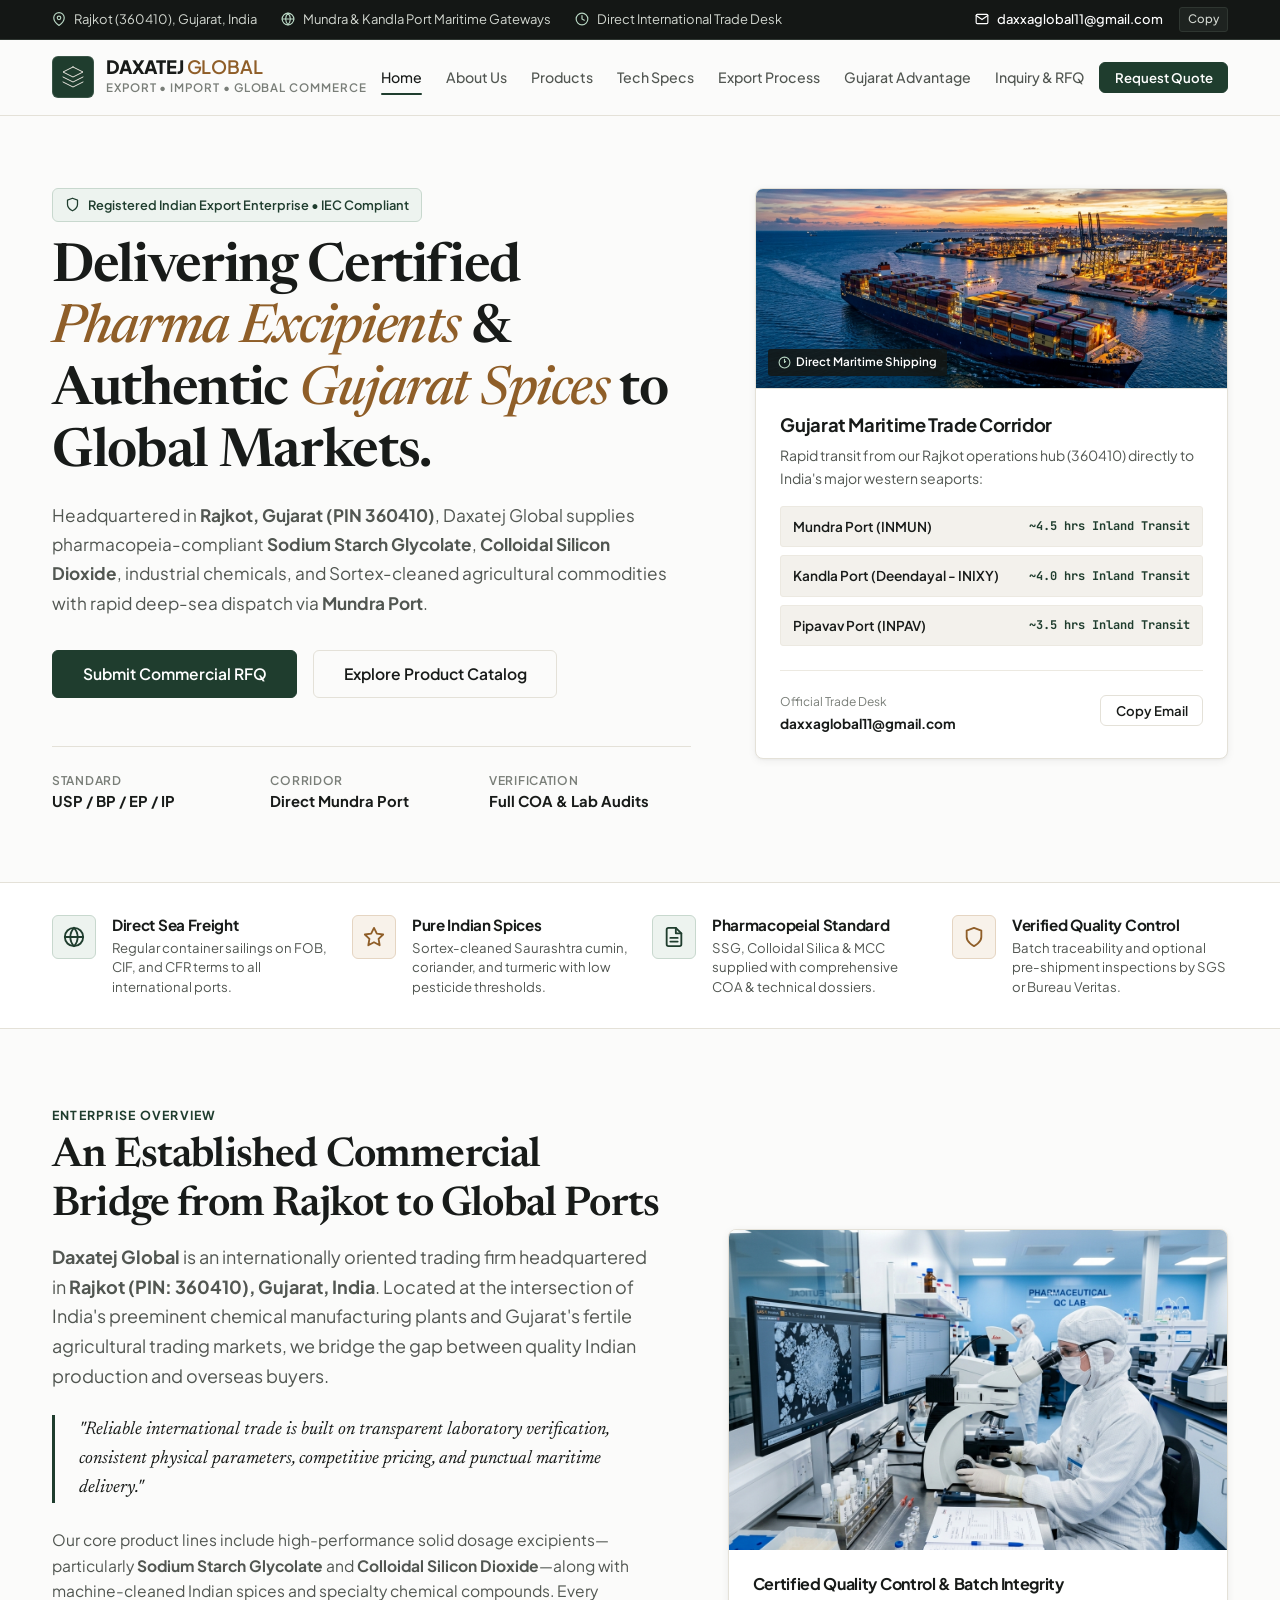
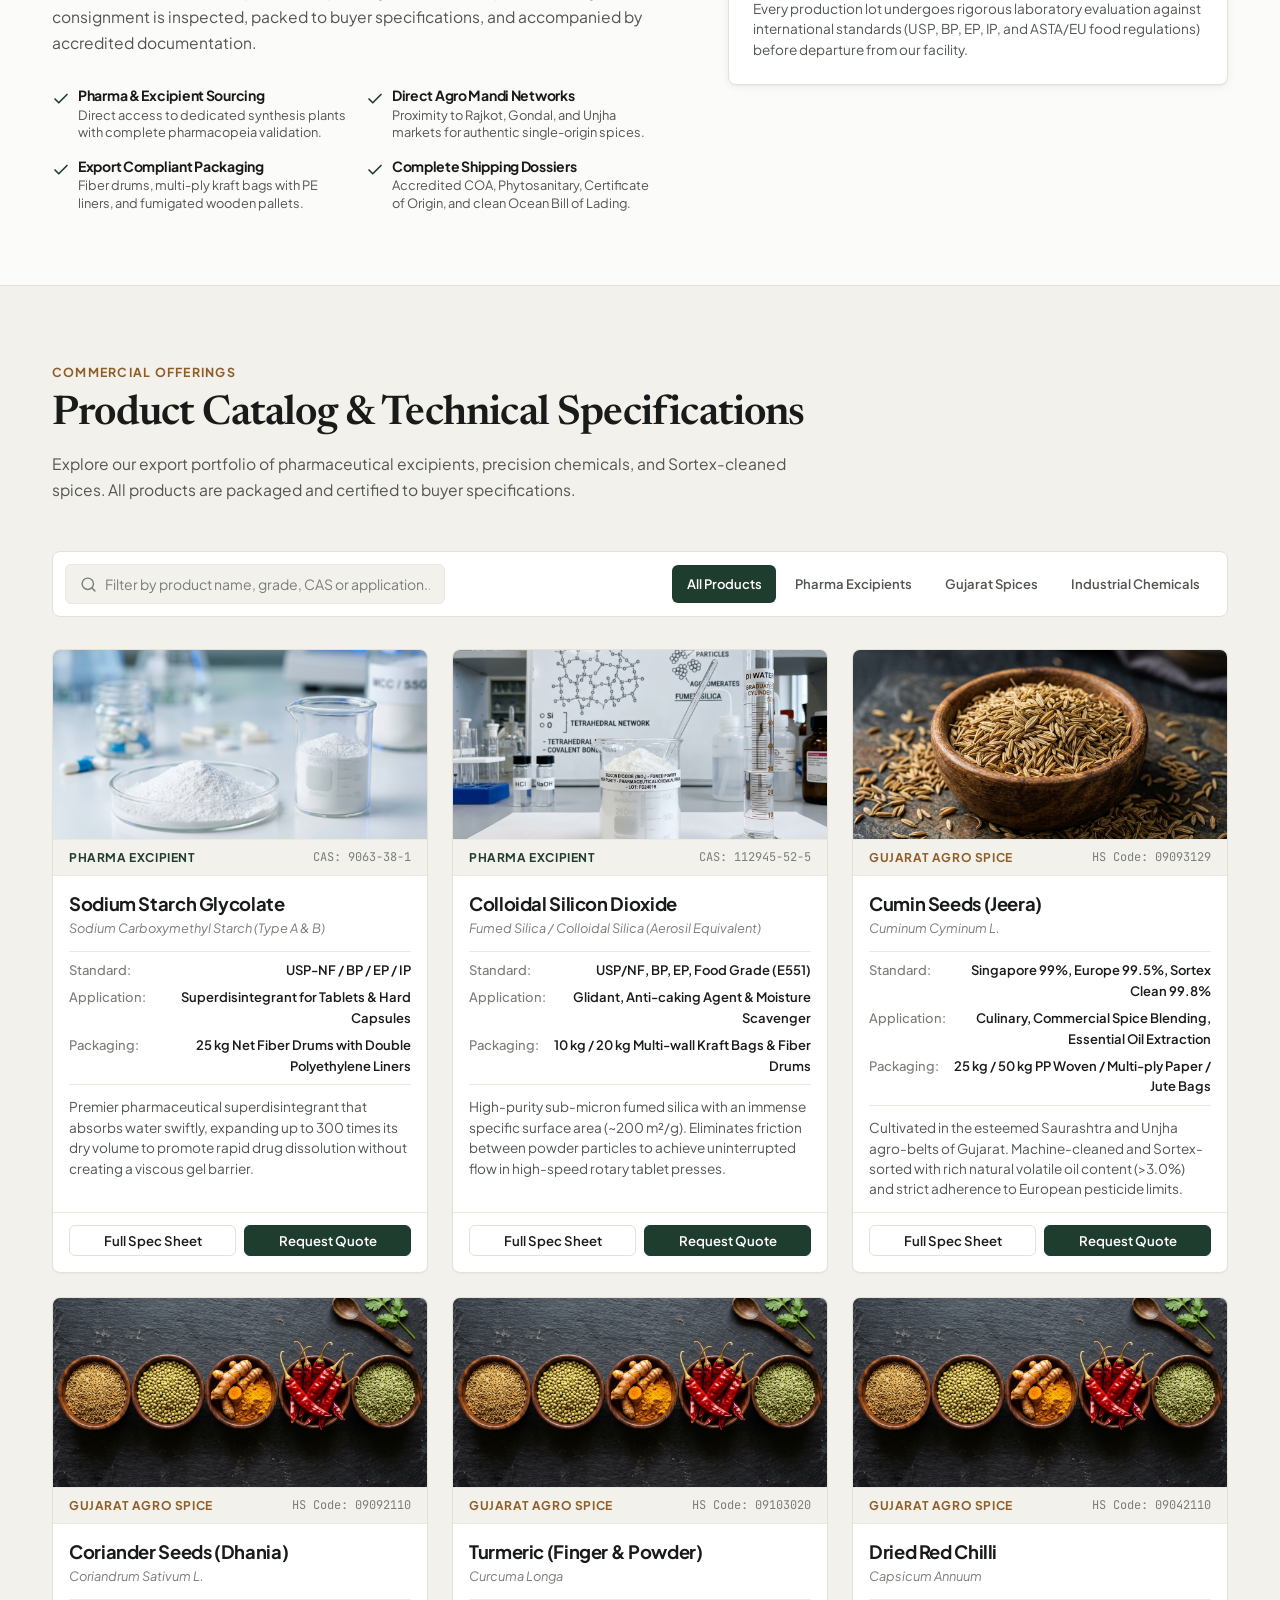
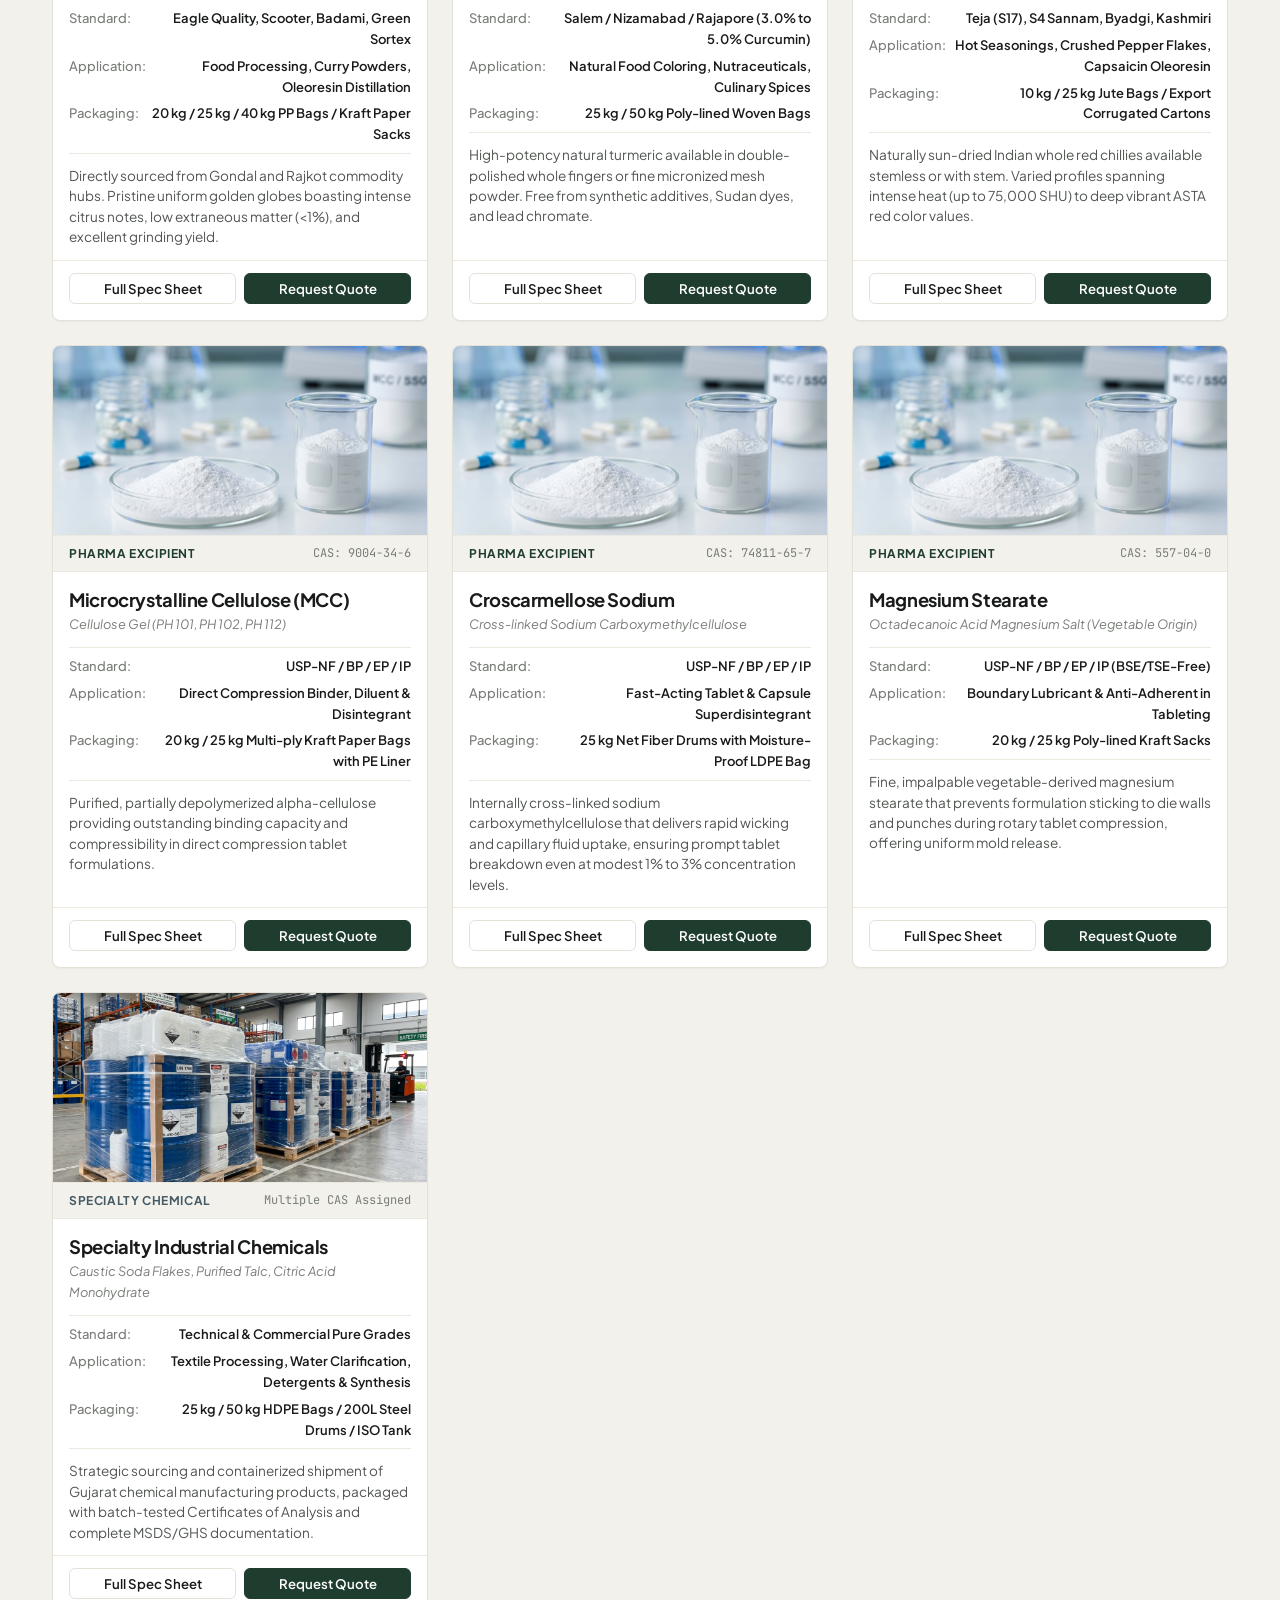
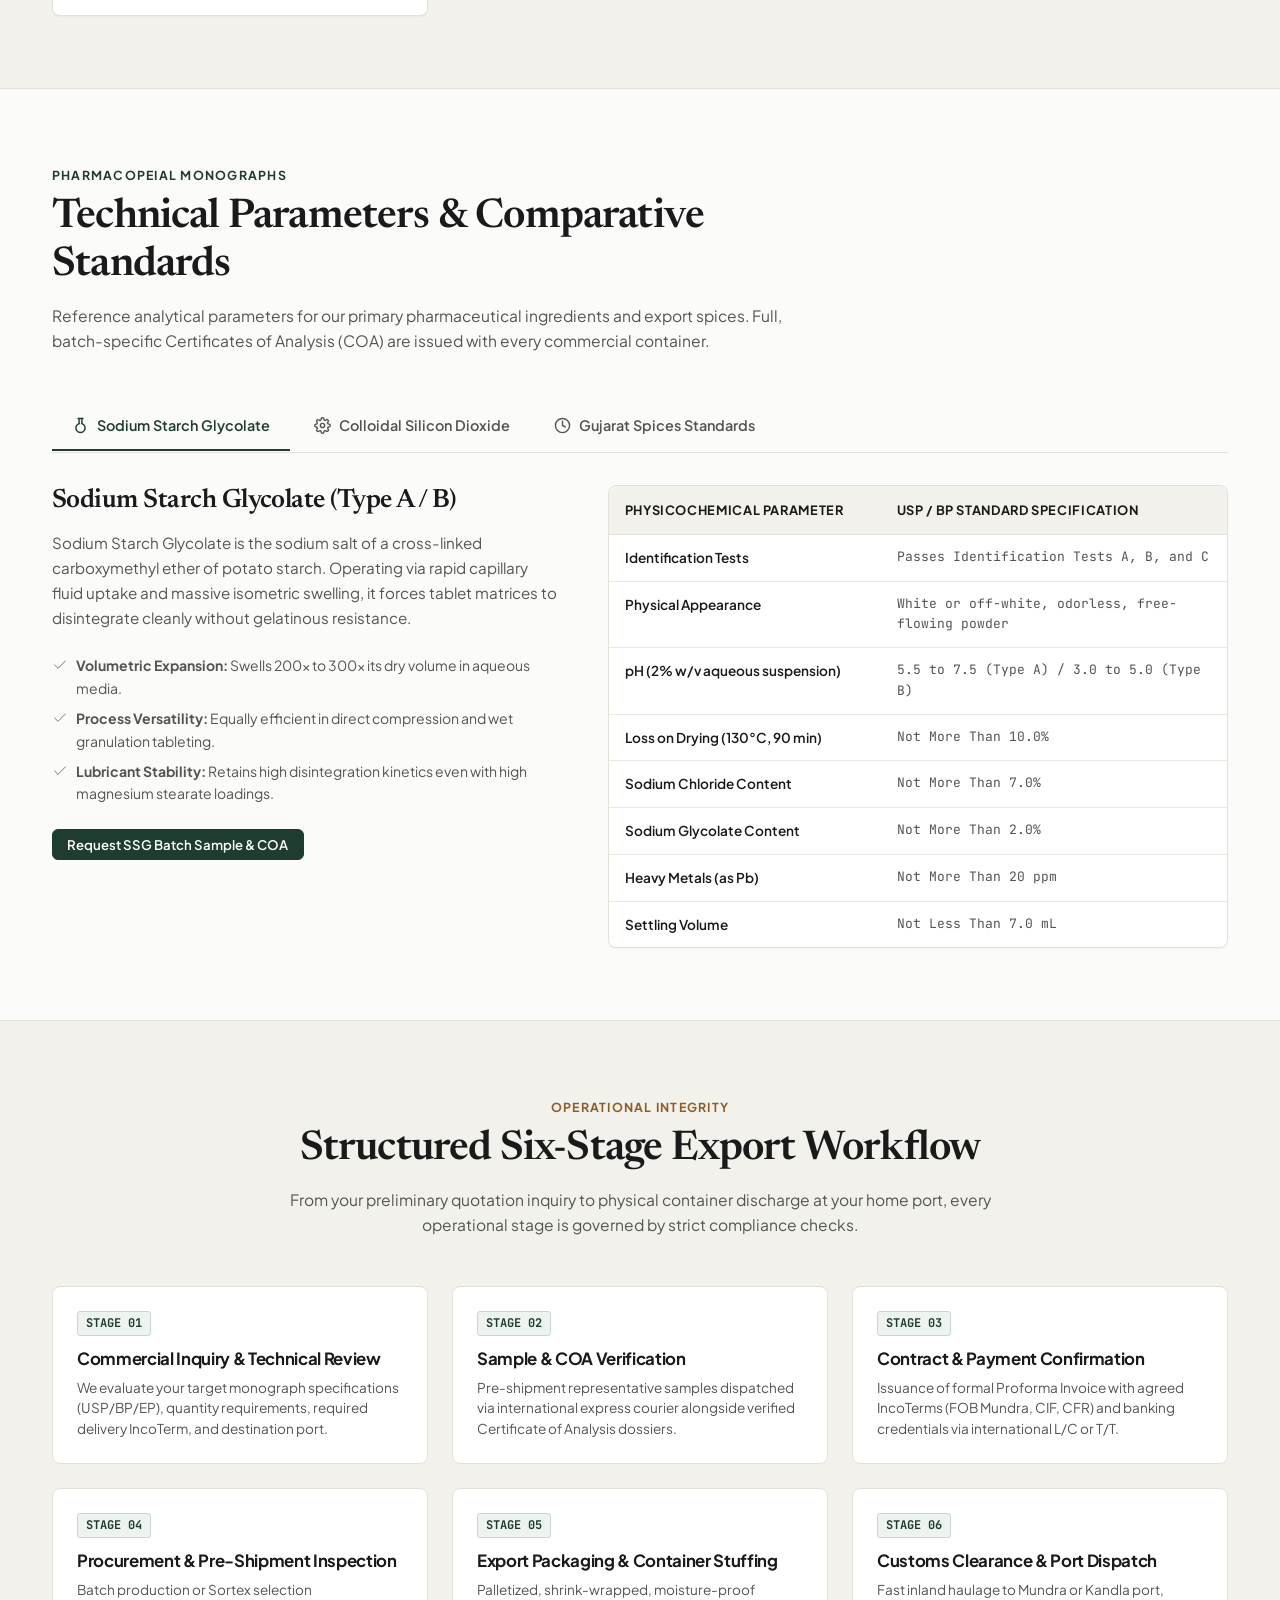
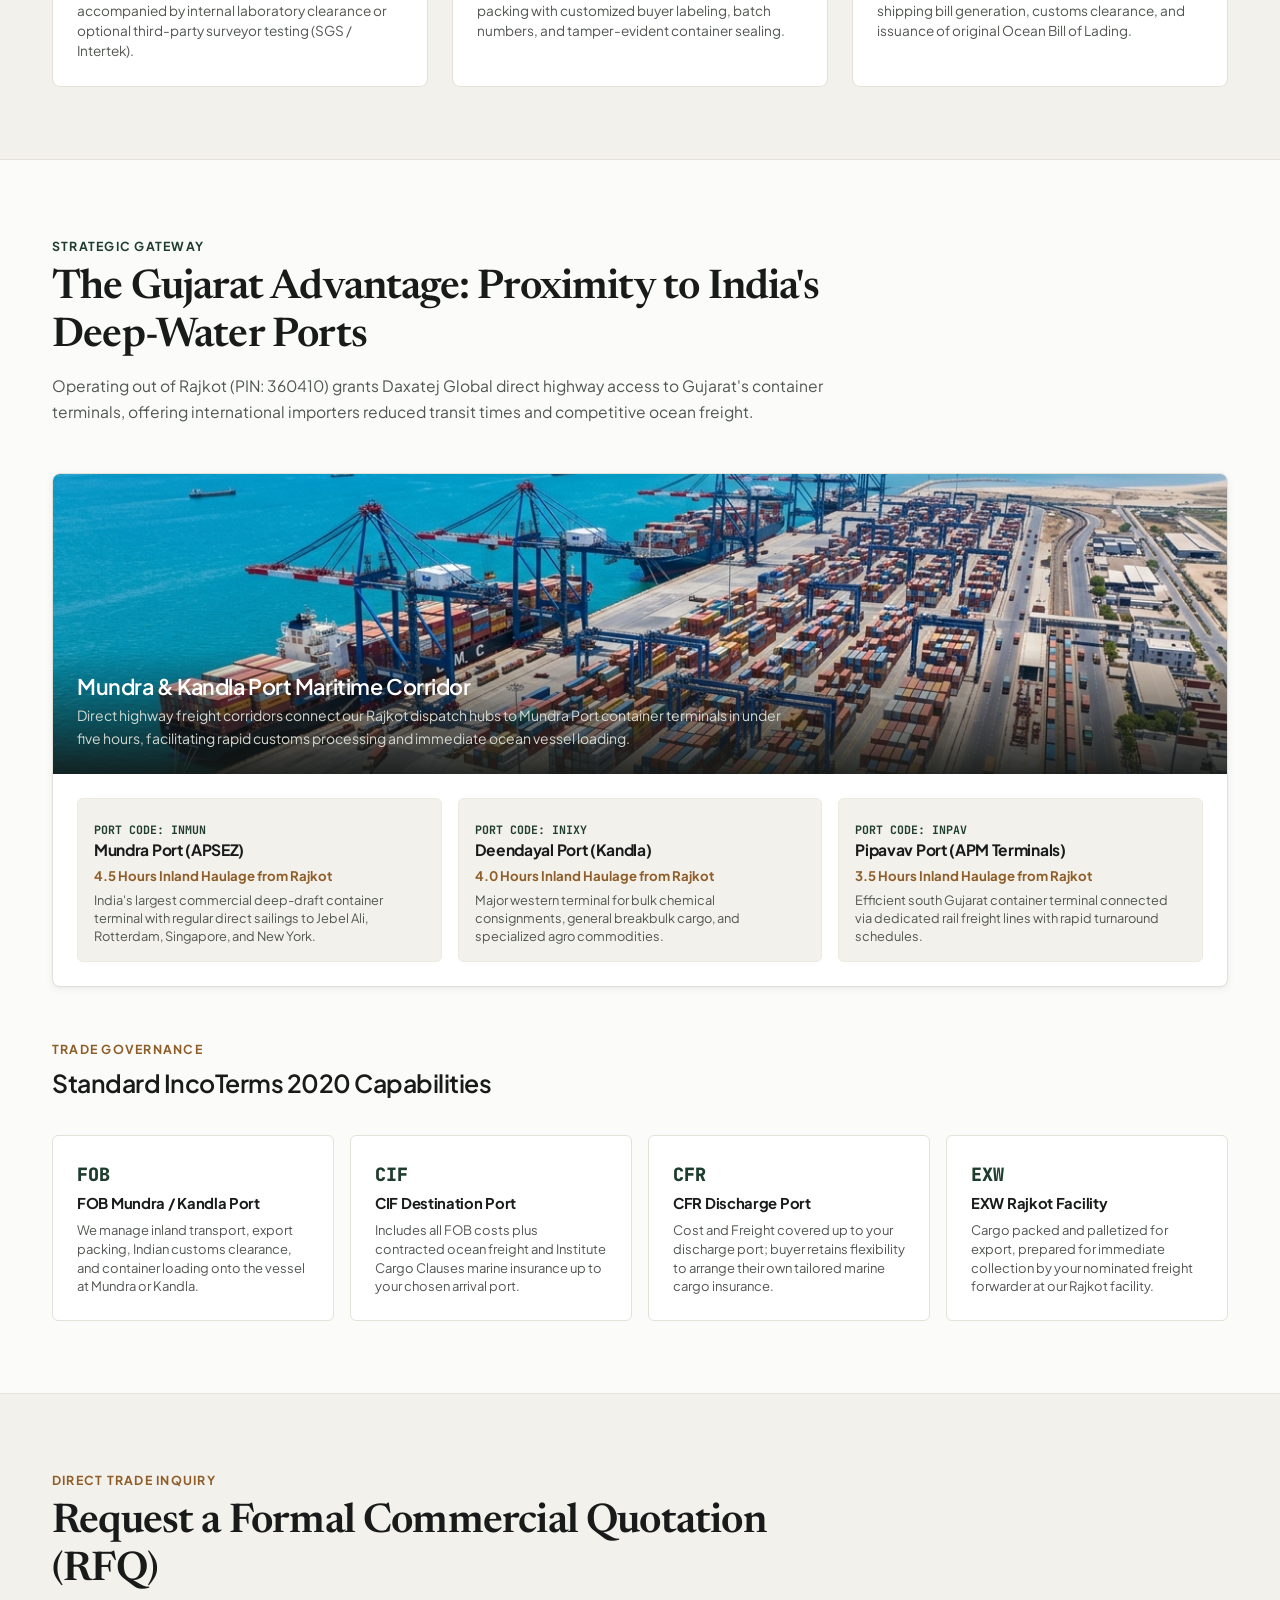
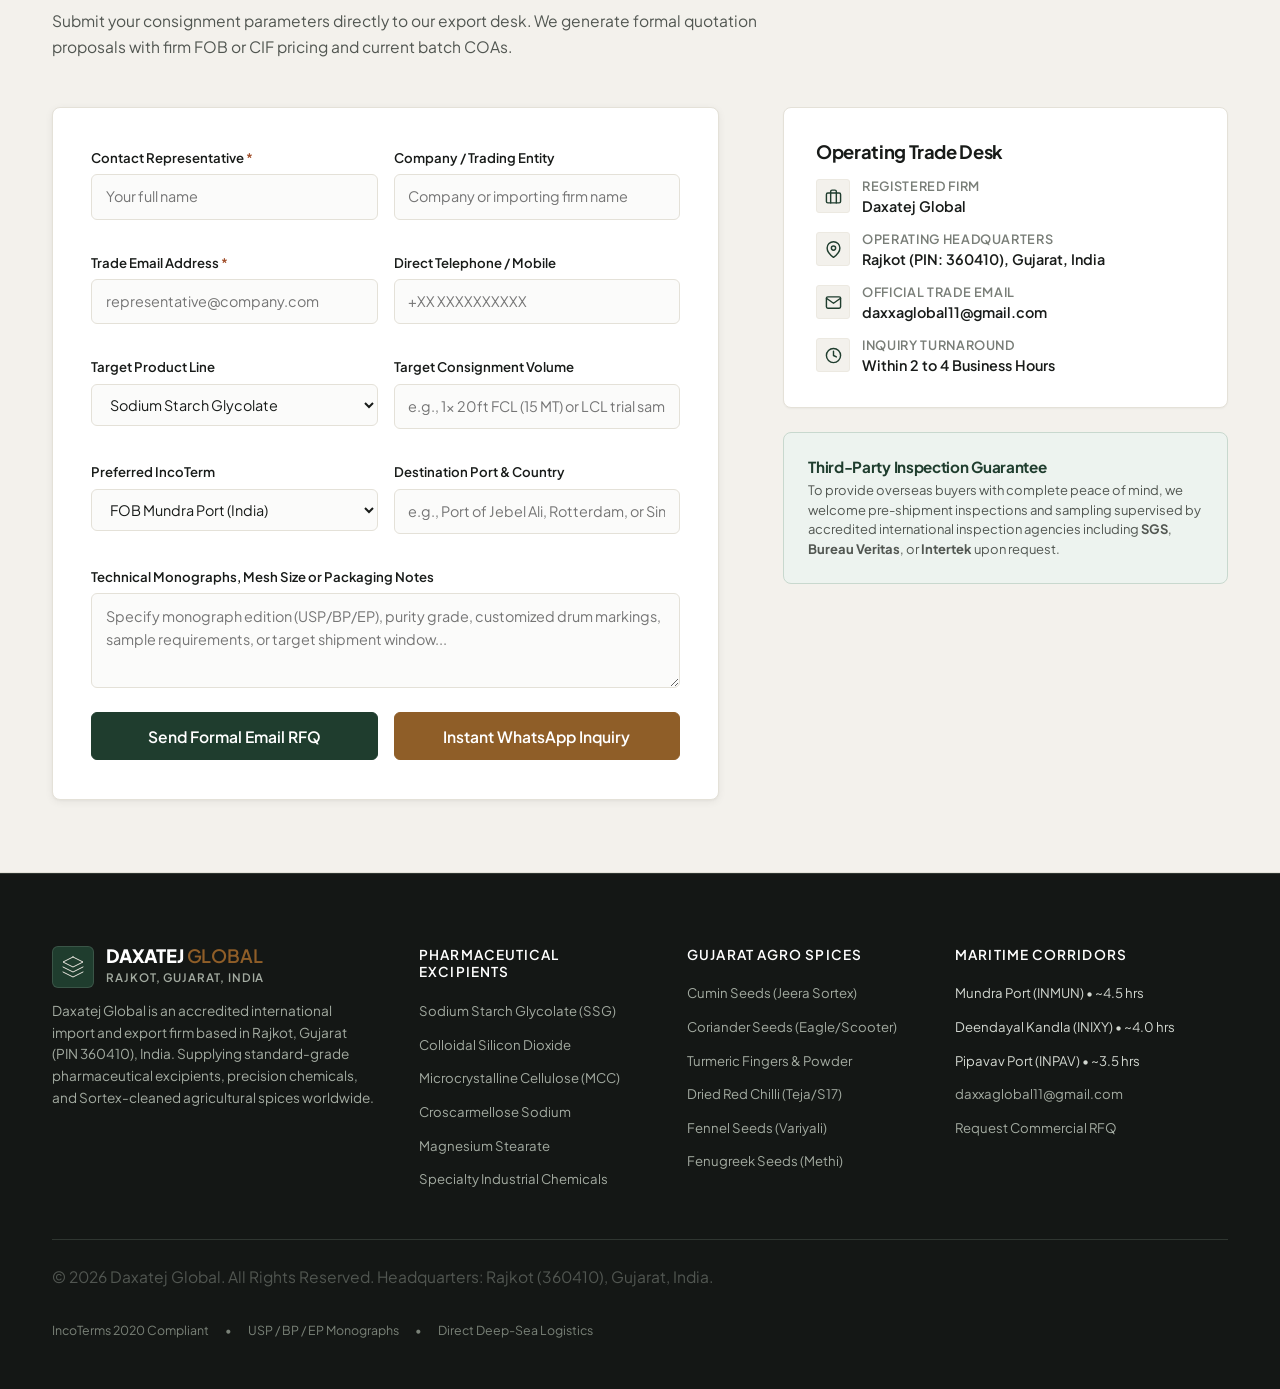
==== index.html @ 1804f9bd "Initial commit: Daxatej Global corporate export website" ====
<!DOCTYPE html>
<html lang="en">
<head>
  <meta charset="UTF-8">
  <meta name="viewport" content="width=device-width, initial-scale=1.0">
  <meta http-equiv="X-UA-Compatible" content="IE=edge">
  
  <title>Daxatej Global — International Export & Import Trade House | Rajkot, Gujarat, India</title>
  <meta name="description" content="Daxatej Global is a premier export house based in Rajkot, Gujarat (PIN 360410), India. Supplying pharmacopeia-compliant Sodium Starch Glycolate (SSG), Colloidal Silicon Dioxide, pharmaceutical excipients, industrial chemicals, and Sortex-cleaned Indian spices via Mundra and Kandla ports.">
  <meta name="keywords" content="Daxatej Global, Sodium Starch Glycolate, Colloidal Silicon Dioxide, Pharma Excipients Exporter, Indian Spices Export, Cumin Seeds, Coriander Seeds, Turmeric, Rajkot Gujarat Exporter, Mundra Port Shipping">
  <meta name="author" content="Daxatej Global">

  <!-- Open Graph Meta Tags -->
  <meta property="og:title" content="Daxatej Global — International Export & Import Trade House">
  <meta property="og:description" content="Leading Indian exporter of Sodium Starch Glycolate, Colloidal Silica, Specialty Chemicals, and Pure Indian Spices with direct Mundra Port logistics.">
  <meta property="og:type" content="website">

  <!-- Favicon SVG (Minimalist Geometric Anchor & Compass) -->
  <link rel="icon" href="data:image/svg+xml,<svg xmlns='http://www.w3.org/2000/svg' viewBox='0 0 32 32'><rect width='32' height='32' rx='6' fill='%231F3D2E'/><path d='M16 6v14M11 11h10M10 20c0 3.3 2.7 6 6 6s6-2.7 6-6' stroke='%23FAF9F6' stroke-width='2.2' stroke-linecap='round' stroke-linejoin='round' fill='none'/></svg>">

  <!-- Google Fonts: Newsreader (Editorial Serif) & Plus Jakarta Sans (Clean Modern Sans) -->
  <link rel="preconnect" href="https://fonts.googleapis.com">
  <link rel="preconnect" href="https://fonts.gstatic.com" crossorigin>
  <link href="https://fonts.googleapis.com/css2?family=Newsreader:ital,opsz,wght@0,6..72,400;0,6..72,500;0,6..72,600;1,6..72,400;1,6..72,500&family=Plus+Jakarta+Sans:wght@400;500;600;700;800&family=JetBrains+Mono:wght@500;700&display=swap" rel="stylesheet">

  <!-- Minimalist Custom Stylesheet (Zero Purple/Blue, Zero Overlapping) -->
  <link rel="stylesheet" href="css/styles.css">
</head>
<body>

  <!-- =========================================================================
       1. TOP NOTICE & TRADE CORRIDOR BAR
       ========================================================================= -->
  <aside class="top-notice-bar" aria-label="Operating Trade Corridor">
    <div class="container top-notice-inner">
      <div class="top-notice-items">
        <span class="top-notice-item">
          <svg viewBox="0 0 24 24" fill="none" stroke-width="2" stroke-linecap="round" stroke-linejoin="round">
            <path d="M21 10c0 7-9 13-9 13s-9-6-9-13a9 9 0 0 1 18 0z"></path>
            <circle cx="12" cy="10" r="3"></circle>
          </svg>
          Rajkot (360410), Gujarat, India
        </span>

        <span class="top-notice-item">
          <svg viewBox="0 0 24 24" fill="none" stroke-width="2" stroke-linecap="round" stroke-linejoin="round">
            <circle cx="12" cy="12" r="10"></circle>
            <line x1="2" y1="12" x2="22" y2="12"></line>
            <path d="M12 2a15.3 15.3 0 0 1 4 10 15.3 15.3 0 0 1-4 10 15.3 15.3 0 0 1-4-10 15.3 15.3 0 0 1 4-10z"></path>
          </svg>
          Mundra &amp; Kandla Port Maritime Gateways
        </span>

        <span class="top-notice-item">
          <svg viewBox="0 0 24 24" fill="none" stroke-width="2" stroke-linecap="round" stroke-linejoin="round">
            <circle cx="12" cy="12" r="10"></circle>
            <polyline points="12 6 12 12 16 14"></polyline>
          </svg>
          Direct International Trade Desk
        </span>
      </div>

      <div class="top-notice-right">
        <a href="mailto:daxxaglobal11@gmail.com" class="top-contact-link">
          <svg viewBox="0 0 24 24" fill="none" stroke="currentColor" stroke-width="2" stroke-linecap="round" stroke-linejoin="round" style="width: 14px; height: 14px;">
            <path d="M4 4h16c1.1 0 2 .9 2 2v12c0 1.1-.9 2-2 2H4c-1.1 0-2-.9-2-2V6c0-1.1.9-2 2-2z"></path>
            <polyline points="22,6 12,13 2,6"></polyline>
          </svg>
          daxxaglobal11@gmail.com
        </a>
        <button type="button" class="copy-pill-btn" onclick="copyTradeEmail()" title="Copy official trade email">
          Copy
        </button>
      </div>
    </div>
  </aside>

  <!-- =========================================================================
       2. PRIMARY NAVIGATION HEADER
       ========================================================================= -->
  <header class="main-header" id="mainHeader">
    <div class="container nav-inner">
      <a href="#home" class="brand" aria-label="Daxatej Global Homepage">
        <div class="brand-monogram" aria-hidden="true">
          <svg viewBox="0 0 24 24" fill="none" stroke-linecap="round" stroke-linejoin="round">
            <path d="M12 2L2 7l10 5 10-5-10-5z"></path>
            <path d="M2 17l10 5 10-5"></path>
            <path d="M2 12l10 5 10-5"></path>
          </svg>
        </div>
        <div class="brand-text">
          <span class="brand-title">DAXATEJ <span class="brand-title-accent">GLOBAL</span></span>
          <span class="brand-subtitle">Export &bull; Import &bull; Global Commerce</span>
        </div>
      </a>

      <nav aria-label="Main Navigation">
        <ul class="nav-links" id="navLinks">
          <li><a href="#home" class="nav-link active">Home</a></li>
          <li><a href="#about" class="nav-link">About Us</a></li>
          <li><a href="#products" class="nav-link">Products</a></li>
          <li><a href="#technical" class="nav-link">Tech Specs</a></li>
          <li><a href="#workflow" class="nav-link">Export Process</a></li>
          <li><a href="#logistics" class="nav-link">Gujarat Advantage</a></li>
          <li><a href="#rfq" class="nav-link">Inquiry &amp; RFQ</a></li>
          <li class="mobile-cta-row"><a href="#rfq" class="btn btn-primary" style="width: 100%;">Get Export Quote</a></li>
        </ul>
      </nav>

      <div class="nav-actions">
        <a href="#rfq" class="btn btn-primary btn-sm">
          Request Quote
        </a>
        <button type="button" class="mobile-menu-btn" id="mobileMenuBtn" aria-label="Toggle navigation menu" aria-expanded="false">
          <svg viewBox="0 0 24 24" fill="none" stroke-width="2" stroke-linecap="round" stroke-linejoin="round">
            <line x1="3" y1="12" x2="21" y2="12"></line>
            <line x1="3" y1="6" x2="21" y2="6"></line>
            <line x1="3" y1="18" x2="21" y2="18"></line>
          </svg>
        </button>
      </div>
    </div>
  </header>
  <div class="nav-backdrop" id="navBackdrop" aria-hidden="true"></div>

  <main>
    <!-- =======================================================================
         3. HERO SECTION (Editorial, Minimalist, No Font Overlapping)
         ======================================================================= -->
    <section class="hero-section" id="home">
      <div class="container hero-grid">
        <div class="hero-content">
          <div class="hero-badge-wrap">
            <span class="trust-chip">
              <svg viewBox="0 0 24 24" fill="none" stroke-width="2" stroke-linecap="round" stroke-linejoin="round">
                <path d="M12 22s8-4 8-10V5l-8-3-8 3v7c0 6 8 10 8 10z"></path>
              </svg>
              Registered Indian Export Enterprise &bull; IEC Compliant
            </span>
          </div>

          <h1 class="hero-title">
            Delivering Certified <span class="serif-highlight">Pharma Excipients</span> &amp; Authentic <span class="serif-highlight">Gujarat Spices</span> to Global Markets.
          </h1>

          <p class="hero-description">
            Headquartered in <strong>Rajkot, Gujarat (PIN 360410)</strong>, Daxatej Global supplies pharmacopeia-compliant <strong>Sodium Starch Glycolate</strong>, <strong>Colloidal Silicon Dioxide</strong>, industrial chemicals, and Sortex-cleaned agricultural commodities with rapid deep-sea dispatch via <strong>Mundra Port</strong>.
          </p>

          <div class="hero-ctas">
            <a href="#rfq" class="btn btn-primary btn-lg">
              Submit Commercial RFQ
            </a>
            <a href="#products" class="btn btn-outline btn-lg">
              Explore Product Catalog
            </a>
          </div>

          <div class="hero-guarantees">
            <div class="guarantee-item">
              <span class="guarantee-label">Standard</span>
              <span class="guarantee-val">USP / BP / EP / IP</span>
            </div>
            <div class="guarantee-item">
              <span class="guarantee-label">Corridor</span>
              <span class="guarantee-val">Direct Mundra Port</span>
            </div>
            <div class="guarantee-item">
              <span class="guarantee-label">Verification</span>
              <span class="guarantee-val">Full COA &amp; Lab Audits</span>
            </div>
          </div>
        </div>

        <!-- Hero Right: Clean Architectural Trade Card -->
        <div class="trade-summary-card">
          <div class="trade-card-media">
            <img src="images/hero_cargo_ship.jpg" alt="International container cargo vessel at deep-sea terminal" loading="eager">
            <div class="trade-media-tag">
              <svg viewBox="0 0 24 24" fill="none" stroke-width="2" stroke-linecap="round" stroke-linejoin="round">
                <circle cx="12" cy="12" r="10"></circle>
                <polyline points="12 6 12 12 14 10"></polyline>
              </svg>
              Direct Maritime Shipping
            </div>
          </div>

          <div class="trade-card-content">
            <h3 class="trade-card-title">Gujarat Maritime Trade Corridor</h3>
            <p class="trade-card-desc">
              Rapid transit from our Rajkot operations hub (360410) directly to India's major western seaports:
            </p>

            <div class="corridor-list">
              <div class="corridor-item">
                <span class="corridor-name">Mundra Port (INMUN)</span>
                <span class="corridor-meta">~4.5 hrs Inland Transit</span>
              </div>
              <div class="corridor-item">
                <span class="corridor-name">Kandla Port (Deendayal - INIXY)</span>
                <span class="corridor-meta">~4.0 hrs Inland Transit</span>
              </div>
              <div class="corridor-item">
                <span class="corridor-name">Pipavav Port (INPAV)</span>
                <span class="corridor-meta">~3.5 hrs Inland Transit</span>
              </div>
            </div>

            <div class="trade-card-footer">
              <div>
                <span class="card-contact-hint">Official Trade Desk</span>
                <div class="card-contact-email">daxxaglobal11@gmail.com</div>
              </div>
              <button type="button" class="btn btn-outline btn-sm" onclick="copyTradeEmail()">
                Copy Email
              </button>
            </div>
          </div>
        </div>
      </div>
    </section>

    <!-- =======================================================================
         4. KEY PILLARS STRIP
         ======================================================================= -->
    <section class="pillars-strip" aria-label="Core Capabilities">
      <div class="container">
        <div class="pillars-grid">
          <div class="pillar-item">
            <div class="pillar-icon-box" aria-hidden="true">
              <svg viewBox="0 0 24 24" fill="none" stroke-width="2" stroke-linecap="round" stroke-linejoin="round">
                <circle cx="12" cy="12" r="10"></circle>
                <path d="M12 2a14.5 14.5 0 0 0 0 20 14.5 14.5 0 0 0 0-20"></path>
                <path d="M2 12h20"></path>
              </svg>
            </div>
            <div class="pillar-text">
              <h4>Direct Sea Freight</h4>
              <p>Regular container sailings on FOB, CIF, and CFR terms to all international ports.</p>
            </div>
          </div>

          <div class="pillar-item">
            <div class="pillar-icon-box bronze" aria-hidden="true">
              <svg viewBox="0 0 24 24" fill="none" stroke-width="2" stroke-linecap="round" stroke-linejoin="round">
                <path d="M12 2l3.09 6.26L22 9.27l-5 4.87 1.18 6.88L12 17.77l-6.18 3.25L7 14.14 2 9.27l6.91-1.01L12 2z"></path>
              </svg>
            </div>
            <div class="pillar-text">
              <h4>Pure Indian Spices</h4>
              <p>Sortex-cleaned Saurashtra cumin, coriander, and turmeric with low pesticide thresholds.</p>
            </div>
          </div>

          <div class="pillar-item">
            <div class="pillar-icon-box" aria-hidden="true">
              <svg viewBox="0 0 24 24" fill="none" stroke-width="2" stroke-linecap="round" stroke-linejoin="round">
                <path d="M14 2H6a2 2 0 0 0-2 2v16a2 2 0 0 0 2 2h12a2 2 0 0 0 2-2V8z"></path>
                <polyline points="14 2 14 8 20 8"></polyline>
                <line x1="16" y1="13" x2="8" y2="13"></line>
                <line x1="16" y1="17" x2="8" y2="17"></line>
              </svg>
            </div>
            <div class="pillar-text">
              <h4>Pharmacopeial Standard</h4>
              <p>SSG, Colloidal Silica &amp; MCC supplied with comprehensive COA &amp; technical dossiers.</p>
            </div>
          </div>

          <div class="pillar-item">
            <div class="pillar-icon-box bronze" aria-hidden="true">
              <svg viewBox="0 0 24 24" fill="none" stroke-width="2" stroke-linecap="round" stroke-linejoin="round">
                <path d="M12 22s8-4 8-10V5l-8-3-8 3v7c0 6 8 10 8 10z"></path>
              </svg>
            </div>
            <div class="pillar-text">
              <h4>Verified Quality Control</h4>
              <p>Batch traceability and optional pre-shipment inspections by SGS or Bureau Veritas.</p>
            </div>
          </div>
        </div>
      </div>
    </section>

    <!-- =======================================================================
         5. ABOUT US SECTION
         ======================================================================= -->
    <section class="section" id="about">
      <div class="container about-grid">
        <div class="about-content">
          <span class="eyebrow">Enterprise Overview</span>
          <h2>An Established Commercial Bridge from Rajkot to Global Ports</h2>
          <p class="lead-text">
            <strong>Daxatej Global</strong> is an internationally oriented trading firm headquartered in <strong>Rajkot (PIN: 360410), Gujarat, India</strong>. Located at the intersection of India's preeminent chemical manufacturing plants and Gujarat's fertile agricultural trading markets, we bridge the gap between quality Indian production and overseas buyers.
          </p>

          <blockquote class="quote-editorial">
            "Reliable international trade is built on transparent laboratory verification, consistent physical parameters, competitive pricing, and punctual maritime delivery."
          </blockquote>

          <p>
            Our core product lines include high-performance solid dosage excipients—particularly <strong>Sodium Starch Glycolate</strong> and <strong>Colloidal Silicon Dioxide</strong>—along with machine-cleaned Indian spices and specialty chemical compounds. Every consignment is inspected, packed to buyer specifications, and accompanied by accredited documentation.
          </p>

          <div class="feature-checklist">
            <div class="check-item">
              <svg class="check-icon" viewBox="0 0 24 24" fill="none" stroke-linecap="round" stroke-linejoin="round">
                <polyline points="20 6 9 17 4 12"></polyline>
              </svg>
              <div>
                <h5>Pharma &amp; Excipient Sourcing</h5>
                <p>Direct access to dedicated synthesis plants with complete pharmacopeia validation.</p>
              </div>
            </div>

            <div class="check-item">
              <svg class="check-icon" viewBox="0 0 24 24" fill="none" stroke-linecap="round" stroke-linejoin="round">
                <polyline points="20 6 9 17 4 12"></polyline>
              </svg>
              <div>
                <h5>Direct Agro Mandi Networks</h5>
                <p>Proximity to Rajkot, Gondal, and Unjha markets for authentic single-origin spices.</p>
              </div>
            </div>

            <div class="check-item">
              <svg class="check-icon" viewBox="0 0 24 24" fill="none" stroke-linecap="round" stroke-linejoin="round">
                <polyline points="20 6 9 17 4 12"></polyline>
              </svg>
              <div>
                <h5>Export Compliant Packaging</h5>
                <p>Fiber drums, multi-ply kraft bags with PE liners, and fumigated wooden pallets.</p>
              </div>
            </div>

            <div class="check-item">
              <svg class="check-icon" viewBox="0 0 24 24" fill="none" stroke-linecap="round" stroke-linejoin="round">
                <polyline points="20 6 9 17 4 12"></polyline>
              </svg>
              <div>
                <h5>Complete Shipping Dossiers</h5>
                <p>Accredited COA, Phytosanitary, Certificate of Origin, and clean Ocean Bill of Lading.</p>
              </div>
            </div>
          </div>
        </div>

        <div class="about-media-card">
          <div class="about-img-box">
            <img src="images/pharma_qc_inspection.jpg" alt="Laboratory quality control and chemical verification testing" loading="lazy">
          </div>
          <div class="about-card-body">
            <h4>Certified Quality Control &amp; Batch Integrity</h4>
            <p>
              Every production lot undergoes rigorous laboratory evaluation against international standards (USP, BP, EP, IP, and ASTA/EU food regulations) before departure from our facility.
            </p>
          </div>
        </div>
      </div>
    </section>

    <!-- =======================================================================
         6. PRODUCT CATALOG & LIVE SEARCH
         ======================================================================= -->
    <section class="section section-subtle" id="products">
      <div class="container">
        <div class="section-header">
          <span class="eyebrow eyebrow-bronze">Commercial Offerings</span>
          <h2>Product Catalog &amp; Technical Specifications</h2>
          <p>
            Explore our export portfolio of pharmaceutical excipients, precision chemicals, and Sortex-cleaned spices. All products are packaged and certified to buyer specifications.
          </p>
        </div>

        <!-- Catalog Toolbar: Live Search & Category Tabs -->
        <div class="catalog-bar">
          <div class="search-field">
            <svg viewBox="0 0 24 24" fill="none" stroke-width="2" stroke-linecap="round" stroke-linejoin="round">
              <circle cx="11" cy="11" r="8"></circle>
              <line x1="21" y1="21" x2="16.65" y2="16.65"></line>
            </svg>
            <input type="text" id="productSearchInput" placeholder="Filter by product name, grade, CAS or application..." aria-label="Filter products">
          </div>

          <div class="filter-group">
            <button type="button" class="filter-btn active" data-filter="all">All Products</button>
            <button type="button" class="filter-btn" data-filter="pharma">Pharma Excipients</button>
            <button type="button" class="filter-btn" data-filter="spices">Gujarat Spices</button>
            <button type="button" class="filter-btn" data-filter="chemical">Industrial Chemicals</button>
          </div>
        </div>

        <!-- Dynamic Product Grid populated by app.js -->
        <div class="product-grid" id="productGrid">
          <!-- Rendered via JavaScript with clean structured cards -->
        </div>
      </div>
    </section>

    <!-- =======================================================================
         7. TECHNICAL MONOGRAPHS & SPECIFICATIONS
         ======================================================================= -->
    <section class="section" id="technical">
      <div class="container">
        <div class="section-header">
          <span class="eyebrow">Pharmacopeial Monographs</span>
          <h2>Technical Parameters &amp; Comparative Standards</h2>
          <p>
            Reference analytical parameters for our primary pharmaceutical ingredients and export spices. Full, batch-specific Certificates of Analysis (COA) are issued with every commercial container.
          </p>
        </div>

        <!-- Monograph Tabs -->
        <div class="tech-tabs" role="tablist">
          <button type="button" class="tech-tab-btn active" data-target="tab-ssg" role="tab" aria-selected="true">
            <svg viewBox="0 0 24 24" fill="none" stroke-width="2" stroke-linecap="round" stroke-linejoin="round">
              <path d="M10 2v7.31"></path>
              <path d="M14 9.3V2"></path>
              <path d="M8.5 2h7"></path>
              <path d="M14 9.3a6.5 6.5 0 1 1-4 0"></path>
            </svg>
            Sodium Starch Glycolate
          </button>

          <button type="button" class="tech-tab-btn" data-target="tab-silica" role="tab" aria-selected="false">
            <svg viewBox="0 0 24 24" fill="none" stroke-width="2" stroke-linecap="round" stroke-linejoin="round">
              <circle cx="12" cy="12" r="3"></circle>
              <path d="M19.4 15a1.65 1.65 0 0 0 .33 1.82l.06.06a2 2 0 0 1 0 2.83 2 2 0 0 1-2.83 0l-.06-.06a1.65 1.65 0 0 0-1.82-.33 1.65 1.65 0 0 0-1 1.51V21a2 2 0 0 1-2 2 2 2 0 0 1-2-2v-.09A1.65 1.65 0 0 0 9 19.4a1.65 1.65 0 0 0-1.82.33l-.06.06a2 2 0 0 1-2.83 0 2 2 0 0 1 0-2.83l.06-.06a1.65 1.65 0 0 0 .33-1.82 1.65 1.65 0 0 0-1.51-1H3a2 2 0 0 1-2-2 2 2 0 0 1 2-2h.09A1.65 1.65 0 0 0 4.6 9a1.65 1.65 0 0 0-.33-1.82l-.06-.06a2 2 0 0 1 0-2.83 2 2 0 0 1 2.83 0l.06.06a1.65 1.65 0 0 0 1.82.33H9a1.65 1.65 0 0 0 1-1.51V3a2 2 0 0 1 2-2 2 2 0 0 1 2 2v.09a1.65 1.65 0 0 0 1 1.51 1.65 1.65 0 0 0 1.82-.33l.06-.06a2 2 0 0 1 2.83 0 2 2 0 0 1 0 2.83l-.06.06a1.65 1.65 0 0 0-.33 1.82V9a1.65 1.65 0 0 0 1.51 1H21a2 2 0 0 1 2 2 2 2 0 0 1-2 2h-.09a1.65 1.65 0 0 0-1.51 1z"></path>
            </svg>
            Colloidal Silicon Dioxide
          </button>

          <button type="button" class="tech-tab-btn" data-target="tab-spices" role="tab" aria-selected="false">
            <svg viewBox="0 0 24 24" fill="none" stroke-width="2" stroke-linecap="round" stroke-linejoin="round">
              <path d="M12 2a10 10 0 0 1 10 10c0 5.5-4.5 10-10 10S2 17.5 2 12A10 10 0 0 1 12 2z"></path>
              <path d="M12 6v6l4 2"></path>
            </svg>
            Gujarat Spices Standards
          </button>
        </div>

        <!-- SSG Tab Pane -->
        <div class="tech-pane active" id="tab-ssg" role="tabpanel">
          <div class="tech-lead">
            <h3>Sodium Starch Glycolate (Type A / B)</h3>
            <p>
              Sodium Starch Glycolate is the sodium salt of a cross-linked carboxymethyl ether of potato starch. Operating via rapid capillary fluid uptake and massive isometric swelling, it forces tablet matrices to disintegrate cleanly without gelatinous resistance.
            </p>

            <div class="tech-bullet-list">
              <div class="tech-bullet-item">
                <svg viewBox="0 0 24 24" fill="none" stroke-linecap="round" stroke-linejoin="round"><polyline points="20 6 9 17 4 12"></polyline></svg>
                <span><strong>Volumetric Expansion:</strong> Swells 200&times; to 300&times; its dry volume in aqueous media.</span>
              </div>
              <div class="tech-bullet-item">
                <svg viewBox="0 0 24 24" fill="none" stroke-linecap="round" stroke-linejoin="round"><polyline points="20 6 9 17 4 12"></polyline></svg>
                <span><strong>Process Versatility:</strong> Equally efficient in direct compression and wet granulation tableting.</span>
              </div>
              <div class="tech-bullet-item">
                <svg viewBox="0 0 24 24" fill="none" stroke-linecap="round" stroke-linejoin="round"><polyline points="20 6 9 17 4 12"></polyline></svg>
                <span><strong>Lubricant Stability:</strong> Retains high disintegration kinetics even with high magnesium stearate loadings.</span>
              </div>
            </div>

            <a href="#rfq" class="btn btn-primary btn-sm">
              Request SSG Batch Sample &amp; COA
            </a>
          </div>

          <div class="tech-table-wrapper">
            <table class="spec-table">
              <thead>
                <tr>
                  <th>Physicochemical Parameter</th>
                  <th>USP / BP Standard Specification</th>
                </tr>
              </thead>
              <tbody>
                <tr>
                  <td>Identification Tests</td>
                  <td>Passes Identification Tests A, B, and C</td>
                </tr>
                <tr>
                  <td>Physical Appearance</td>
                  <td>White or off-white, odorless, free-flowing powder</td>
                </tr>
                <tr>
                  <td>pH (2% w/v aqueous suspension)</td>
                  <td>5.5 to 7.5 (Type A) / 3.0 to 5.0 (Type B)</td>
                </tr>
                <tr>
                  <td>Loss on Drying (130&deg;C, 90 min)</td>
                  <td>Not More Than 10.0%</td>
                </tr>
                <tr>
                  <td>Sodium Chloride Content</td>
                  <td>Not More Than 7.0%</td>
                </tr>
                <tr>
                  <td>Sodium Glycolate Content</td>
                  <td>Not More Than 2.0%</td>
                </tr>
                <tr>
                  <td>Heavy Metals (as Pb)</td>
                  <td>Not More Than 20 ppm</td>
                </tr>
                <tr>
                  <td>Settling Volume</td>
                  <td>Not Less Than 7.0 mL</td>
                </tr>
              </tbody>
            </table>
          </div>
        </div>

        <!-- Colloidal Silica Tab Pane -->
        <div class="tech-pane" id="tab-silica" role="tabpanel">
          <div class="tech-lead">
            <h3>Colloidal Silicon Dioxide (Colloidal Silica)</h3>
            <p>
              High-purity fumed sub-micron silica produced by continuous vapor-phase hydrolysis of silicon tetrachloride in an oxyhydrogen flame. Its branched aggregate chains and tremendous specific surface area drastically reduce internal powder friction.
            </p>

            <div class="tech-bullet-list">
              <div class="tech-bullet-item">
                <svg viewBox="0 0 24 24" fill="none" stroke-linecap="round" stroke-linejoin="round"><polyline points="20 6 9 17 4 12"></polyline></svg>
                <span><strong>Superior Glidant Action:</strong> Resolves powder bridging, capping, and weight variations in high-speed rotary presses.</span>
              </div>
              <div class="tech-bullet-item">
                <svg viewBox="0 0 24 24" fill="none" stroke-linecap="round" stroke-linejoin="round"><polyline points="20 6 9 17 4 12"></polyline></svg>
                <span><strong>Moisture Scavenging:</strong> Protects moisture-sensitive active pharmaceutical ingredients (APIs).</span>
              </div>
              <div class="tech-bullet-item">
                <svg viewBox="0 0 24 24" fill="none" stroke-linecap="round" stroke-linejoin="round"><polyline points="20 6 9 17 4 12"></polyline></svg>
                <span><strong>Anti-Caking Efficiency:</strong> Keeps hygroscopic ingredients continuously free-flowing during storage.</span>
              </div>
            </div>

            <a href="#rfq" class="btn btn-primary btn-sm">
              Inquire Colloidal Silica Consignment
            </a>
          </div>

          <div class="tech-table-wrapper">
            <table class="spec-table">
              <thead>
                <tr>
                  <th>Test Parameter</th>
                  <th>Monograph Specification (USP/NF, EP, Food E551)</th>
                </tr>
              </thead>
              <tbody>
                <tr>
                  <td>Chemical Formula</td>
                  <td>SiO&sub2; (Synthetic Amorphous Anhydrous Silica)</td>
                </tr>
                <tr>
                  <td>Assay (Ignited basis)</td>
                  <td>99.0% to 100.5% SiO&sub2;</td>
                </tr>
                <tr>
                  <td>Specific Surface Area (BET)</td>
                  <td>175 to 225 m&sup2;/g</td>
                </tr>
                <tr>
                  <td>pH (4% aqueous suspension)</td>
                  <td>3.5 to 5.5</td>
                </tr>
                <tr>
                  <td>Loss on Drying (105&deg;C, 2 hr)</td>
                  <td>Not More Than 2.5%</td>
                </tr>
                <tr>
                  <td>Loss on Ignition (1000&deg;C)</td>
                  <td>Not More Than 2.0%</td>
                </tr>
                <tr>
                  <td>Tamped Density</td>
                  <td>Approximately 40 to 60 g/L</td>
                </tr>
                <tr>
                  <td>Arsenic &amp; Heavy Metals</td>
                  <td>As: NMT 3 ppm / Pb: NMT 25 ppm</td>
                </tr>
              </tbody>
            </table>
          </div>
        </div>

        <!-- Spices Tab Pane -->
        <div class="tech-pane" id="tab-spices" role="tabpanel">
          <div class="tech-lead">
            <h3>Gujarat Agricultural Spices Matrix</h3>
            <p>
              Procured directly from Saurashtra and Unjha mandis, processed through multi-stage pre-cleaners, gravity separators, and Sortex optical sorters to meet European, American (ASTA), and Middle Eastern import specifications.
            </p>

            <div class="tech-bullet-list">
              <div class="tech-bullet-item">
                <svg viewBox="0 0 24 24" fill="none" stroke-linecap="round" stroke-linejoin="round"><polyline points="20 6 9 17 4 12"></polyline></svg>
                <span><strong>Cumin Seeds (Jeera):</strong> Sortex Cleaned &gt;99.5% purity with natural volatile oil &gt;3.0%.</span>
              </div>
              <div class="tech-bullet-item">
                <svg viewBox="0 0 24 24" fill="none" stroke-linecap="round" stroke-linejoin="round"><polyline points="20 6 9 17 4 12"></polyline></svg>
                <span><strong>Coriander Seeds (Dhania):</strong> Eagle and Scooter grades with low split counts (&lt;5%) and rich aroma.</span>
              </div>
              <div class="tech-bullet-item">
                <svg viewBox="0 0 24 24" fill="none" stroke-linecap="round" stroke-linejoin="round"><polyline points="20 6 9 17 4 12"></polyline></svg>
                <span><strong>Turmeric:</strong> Salem and Nizamabad fingers with natural Curcumin content between 3.0% and 5.0%.</span>
              </div>
            </div>

            <a href="#rfq" class="btn btn-secondary btn-sm">
              Request Spice Crop Quotation
            </a>
          </div>

          <div class="tech-table-wrapper">
            <table class="spec-table">
              <thead>
                <tr>
                  <th>Commodity</th>
                  <th>Standard Export Quality Parameters</th>
                </tr>
              </thead>
              <tbody>
                <tr>
                  <td>Cumin Seeds (Europe Grade)</td>
                  <td>Purity: 99.5% Min &bull; Moisture: NMT 8.5% &bull; Volatile Oil: Min 2.8% &bull; EU Pesticide Compliant</td>
                </tr>
                <tr>
                  <td>Cumin Seeds (Singapore Grade)</td>
                  <td>Purity: 99.0% Min &bull; Moisture: NMT 9.0% &bull; Total Ash: NMT 8.0% &bull; Acid Insoluble: NMT 1.2%</td>
                </tr>
                <tr>
                  <td>Coriander Seeds (Eagle Quality)</td>
                  <td>Purity: 98.0% to 99.0% &bull; Moisture: NMT 9.0% &bull; Volatile Oil: Min 0.35% &bull; Extraneous: NMT 1.0%</td>
                </tr>
                <tr>
                  <td>Turmeric Finger (Double Polished)</td>
                  <td>Curcumin: 3.0% to 5.2% &bull; Moisture: NMT 10.0% &bull; Sudan Dyes: Absent &bull; Lead: Undetectable</td>
                </tr>
                <tr>
                  <td>Dried Red Chilli (Teja / S17)</td>
                  <td>Capsaicin: High (up to 75,000 SHU) &bull; Color: 60-90 ASTA &bull; Moisture: NMT 10% &bull; Stemless/With Stem</td>
                </tr>
              </tbody>
            </table>
          </div>
        </div>
      </div>
    </section>

    <!-- =======================================================================
         8. EXPORT PROCESS TIMELINE
         ======================================================================= -->
    <section class="section section-subtle" id="workflow">
      <div class="container">
        <div class="section-header text-center">
          <span class="eyebrow eyebrow-bronze">Operational Integrity</span>
          <h2>Structured Six-Stage Export Workflow</h2>
          <p>
            From your preliminary quotation inquiry to physical container discharge at your home port, every operational stage is governed by strict compliance checks.
          </p>
        </div>

        <div class="workflow-grid">
          <div class="workflow-card">
            <span class="workflow-step-num">STAGE 01</span>
            <h4>Commercial Inquiry &amp; Technical Review</h4>
            <p>
              We evaluate your target monograph specifications (USP/BP/EP), quantity requirements, required delivery IncoTerm, and destination port.
            </p>
          </div>

          <div class="workflow-card">
            <span class="workflow-step-num">STAGE 02</span>
            <h4>Sample &amp; COA Verification</h4>
            <p>
              Pre-shipment representative samples dispatched via international express courier alongside verified Certificate of Analysis dossiers.
            </p>
          </div>

          <div class="workflow-card">
            <span class="workflow-step-num">STAGE 03</span>
            <h4>Contract &amp; Payment Confirmation</h4>
            <p>
              Issuance of formal Proforma Invoice with agreed IncoTerms (FOB Mundra, CIF, CFR) and banking credentials via international L/C or T/T.
            </p>
          </div>

          <div class="workflow-card">
            <span class="workflow-step-num">STAGE 04</span>
            <h4>Procurement &amp; Pre-Shipment Inspection</h4>
            <p>
              Batch production or Sortex selection accompanied by internal laboratory clearance or optional third-party surveyor testing (SGS / Intertek).
            </p>
          </div>

          <div class="workflow-card">
            <span class="workflow-step-num">STAGE 05</span>
            <h4>Export Packaging &amp; Container Stuffing</h4>
            <p>
              Palletized, shrink-wrapped, moisture-proof packing with customized buyer labeling, batch numbers, and tamper-evident container sealing.
            </p>
          </div>

          <div class="workflow-card">
            <span class="workflow-step-num">STAGE 06</span>
            <h4>Customs Clearance &amp; Port Dispatch</h4>
            <p>
              Fast inland haulage to Mundra or Kandla port, shipping bill generation, customs clearance, and issuance of original Ocean Bill of Lading.
            </p>
          </div>
        </div>
      </div>
    </section>

    <!-- =======================================================================
         9. GUJARAT MARITIME LOGISTICS & INCOTERMS
         ======================================================================= -->
    <section class="section" id="logistics">
      <div class="container">
        <div class="section-header">
          <span class="eyebrow">Strategic Gateway</span>
          <h2>The Gujarat Advantage: Proximity to India's Deep-Water Ports</h2>
          <p>
            Operating out of Rajkot (PIN: 360410) grants Daxatej Global direct highway access to Gujarat's container terminals, offering international importers reduced transit times and competitive ocean freight.
          </p>
        </div>

        <div class="logistics-hero-box">
          <div class="logistics-banner-media">
            <img src="images/mundra_port_logistics.jpg" alt="Mundra Port deep-water container terminal operations" loading="lazy">
            <div class="logistics-banner-caption">
              <h3>Mundra &amp; Kandla Port Maritime Corridor</h3>
              <p>
                Direct highway freight corridors connect our Rajkot dispatch hubs to Mundra Port container terminals in under five hours, facilitating rapid customs processing and immediate ocean vessel loading.
              </p>
            </div>
          </div>

          <div class="ports-matrix-grid">
            <div class="port-card">
              <span class="port-card-code">PORT CODE: INMUN</span>
              <h4>Mundra Port (APSEZ)</h4>
              <div class="port-transit-stat">4.5 Hours Inland Haulage from Rajkot</div>
              <p>India's largest commercial deep-draft container terminal with regular direct sailings to Jebel Ali, Rotterdam, Singapore, and New York.</p>
            </div>

            <div class="port-card">
              <span class="port-card-code">PORT CODE: INIXY</span>
              <h4>Deendayal Port (Kandla)</h4>
              <div class="port-transit-stat">4.0 Hours Inland Haulage from Rajkot</div>
              <p>Major western terminal for bulk chemical consignments, general breakbulk cargo, and specialized agro commodities.</p>
            </div>

            <div class="port-card">
              <span class="port-card-code">PORT CODE: INPAV</span>
              <h4>Pipavav Port (APM Terminals)</h4>
              <div class="port-transit-stat">3.5 Hours Inland Haulage from Rajkot</div>
              <p>Efficient south Gujarat container terminal connected via dedicated rail freight lines with rapid turnaround schedules.</p>
            </div>
          </div>
        </div>

        <!-- IncoTerms 2020 Matrix -->
        <div class="incoterms-title-row">
          <div>
            <span class="eyebrow eyebrow-bronze">Trade Governance</span>
            <h3>Standard IncoTerms 2020 Capabilities</h3>
          </div>
        </div>

        <div class="incoterms-grid">
          <div class="incoterm-item">
            <span class="incoterm-code-badge">FOB</span>
            <h4>FOB Mundra / Kandla Port</h4>
            <p>
              We manage inland transport, export packing, Indian customs clearance, and container loading onto the vessel at Mundra or Kandla.
            </p>
          </div>

          <div class="incoterm-item">
            <span class="incoterm-code-badge">CIF</span>
            <h4>CIF Destination Port</h4>
            <p>
              Includes all FOB costs plus contracted ocean freight and Institute Cargo Clauses marine insurance up to your chosen arrival port.
            </p>
          </div>

          <div class="incoterm-item">
            <span class="incoterm-code-badge">CFR</span>
            <h4>CFR Discharge Port</h4>
            <p>
              Cost and Freight covered up to your discharge port; buyer retains flexibility to arrange their own tailored marine cargo insurance.
            </p>
          </div>

          <div class="incoterm-item">
            <span class="incoterm-code-badge">EXW</span>
            <h4>EXW Rajkot Facility</h4>
            <p>
              Cargo packed and palletized for export, prepared for immediate collection by your nominated freight forwarder at our Rajkot facility.
            </p>
          </div>
        </div>
      </div>
    </section>

    <!-- =======================================================================
         10. COMMERCIAL RFQ & INQUIRY FORM
         ======================================================================= -->
    <section class="section section-subtle" id="rfq">
      <div class="container">
        <div class="section-header">
          <span class="eyebrow eyebrow-bronze">Direct Trade Inquiry</span>
          <h2>Request a Formal Commercial Quotation (RFQ)</h2>
          <p>
            Submit your consignment parameters directly to our export desk. We generate formal quotation proposals with firm FOB or CIF pricing and current batch COAs.
          </p>
        </div>

        <div class="rfq-layout">
          <!-- Left: Structured Inquiry Form -->
          <form class="rfq-form-card" id="rfqForm" novalidate>
            <div class="form-grid-2col">
              <div class="form-field">
                <label for="rfqBuyerName">Contact Representative <span class="required">*</span></label>
                <input type="text" id="rfqBuyerName" class="input-control" placeholder="Your full name" required>
              </div>

              <div class="form-field">
                <label for="rfqCompany">Company / Trading Entity</label>
                <input type="text" id="rfqCompany" class="input-control" placeholder="Company or importing firm name">
              </div>
            </div>

            <div class="form-grid-2col">
              <div class="form-field">
                <label for="rfqEmail">Trade Email Address <span class="required">*</span></label>
                <input type="email" id="rfqEmail" class="input-control" placeholder="representative@company.com" required>
              </div>

              <div class="form-field">
                <label for="rfqPhone">Direct Telephone / Mobile</label>
                <input type="tel" id="rfqPhone" class="input-control" placeholder="+XX XXXXXXXXXX">
              </div>
            </div>

            <div class="form-grid-2col">
              <div class="form-field">
                <label for="rfqProduct">Target Product Line</label>
                <select id="rfqProduct" class="input-control">
                  <!-- Populated automatically by app.js -->
                </select>
              </div>

              <div class="form-field">
                <label for="rfqQuantity">Target Consignment Volume</label>
                <input type="text" id="rfqQuantity" class="input-control" placeholder="e.g., 1x 20ft FCL (15 MT) or LCL trial sample">
              </div>
            </div>

            <div class="form-grid-2col">
              <div class="form-field">
                <label for="rfqIncoterm">Preferred IncoTerm</label>
                <select id="rfqIncoterm" class="input-control">
                  <option value="FOB Mundra Port (India)" selected>FOB Mundra Port (India)</option>
                  <option value="FOB Kandla Port (India)">FOB Kandla Port (India)</option>
                  <option value="CIF Destination Discharge Port">CIF Destination Discharge Port</option>
                  <option value="CFR Discharge Port">CFR Discharge Port</option>
                  <option value="EXW Rajkot Facility">EXW Rajkot Facility</option>
                </select>
              </div>

              <div class="form-field">
                <label for="rfqDestination">Destination Port &amp; Country</label>
                <input type="text" id="rfqDestination" class="input-control" placeholder="e.g., Port of Jebel Ali, Rotterdam, or Singapore">
              </div>
            </div>

            <div class="form-field">
              <label for="rfqNotes">Technical Monographs, Mesh Size or Packaging Notes</label>
              <textarea id="rfqNotes" class="input-control" placeholder="Specify monograph edition (USP/BP/EP), purity grade, customized drum markings, sample requirements, or target shipment window..."></textarea>
            </div>

            <div class="form-actions-row">
              <button type="button" class="btn btn-primary btn-lg" id="rfqEmailBtn">
                Send Formal Email RFQ
              </button>
              <button type="button" class="btn btn-secondary btn-lg" id="rfqWhatsAppBtn">
                Instant WhatsApp Inquiry
              </button>
            </div>
          </form>

          <!-- Right: Official Contact & Credentials Box -->
          <div class="contact-sidebar">
            <div class="contact-card">
              <h3>Operating Trade Desk</h3>

              <div class="contact-rows-list">
                <div class="contact-row">
                  <div class="contact-row-icon" aria-hidden="true">
                    <svg viewBox="0 0 24 24" fill="none" stroke-width="2" stroke-linecap="round" stroke-linejoin="round">
                      <rect x="2" y="7" width="20" height="14" rx="2" ry="2"></rect>
                      <path d="M16 21V5a2 2 0 0 0-2-2h-4a2 2 0 0 0-2 2v16"></path>
                    </svg>
                  </div>
                  <div class="contact-row-text">
                    <h5>Registered Firm</h5>
                    <p>Daxatej Global</p>
                  </div>
                </div>

                <div class="contact-row">
                  <div class="contact-row-icon" aria-hidden="true">
                    <svg viewBox="0 0 24 24" fill="none" stroke-width="2" stroke-linecap="round" stroke-linejoin="round">
                      <path d="M21 10c0 7-9 13-9 13s-9-6-9-13a9 9 0 0 1 18 0z"></path>
                      <circle cx="12" cy="10" r="3"></circle>
                    </svg>
                  </div>
                  <div class="contact-row-text">
                    <h5>Operating Headquarters</h5>
                    <p>Rajkot (PIN: 360410), Gujarat, India</p>
                  </div>
                </div>

                <div class="contact-row">
                  <div class="contact-row-icon" aria-hidden="true">
                    <svg viewBox="0 0 24 24" fill="none" stroke-width="2" stroke-linecap="round" stroke-linejoin="round">
                      <path d="M4 4h16c1.1 0 2 .9 2 2v12c0 1.1-.9 2-2 2H4c-1.1 0-2-.9-2-2V6c0-1.1.9-2 2-2z"></path>
                      <polyline points="22,6 12,13 2,6"></polyline>
                    </svg>
                  </div>
                  <div class="contact-row-text">
                    <h5>Official Trade Email</h5>
                    <p><a href="mailto:daxxaglobal11@gmail.com">daxxaglobal11@gmail.com</a></p>
                  </div>
                </div>

                <div class="contact-row">
                  <div class="contact-row-icon" aria-hidden="true">
                    <svg viewBox="0 0 24 24" fill="none" stroke-width="2" stroke-linecap="round" stroke-linejoin="round">
                      <circle cx="12" cy="12" r="10"></circle>
                      <polyline points="12 6 12 12 16 14"></polyline>
                    </svg>
                  </div>
                  <div class="contact-row-text">
                    <h5>Inquiry Turnaround</h5>
                    <p>Within 2 to 4 Business Hours</p>
                  </div>
                </div>
              </div>
            </div>

            <div class="credentials-card">
              <h4>Third-Party Inspection Guarantee</h4>
              <p>
                To provide overseas buyers with complete peace of mind, we welcome pre-shipment inspections and sampling supervised by accredited international inspection agencies including <strong>SGS</strong>, <strong>Bureau Veritas</strong>, or <strong>Intertek</strong> upon request.
              </p>
            </div>
          </div>
        </div>
      </div>
    </section>
  </main>

  <!-- =========================================================================
       11. MINIMALIST CORPORATE TRADE FOOTER
       ========================================================================= -->
  <footer class="site-footer">
    <div class="container">
      <div class="footer-grid">
        <div class="footer-brand-summary">
          <a href="#home" class="brand" style="margin-bottom: 0.75rem;">
            <div class="brand-monogram">
              <svg viewBox="0 0 24 24" fill="none" stroke-linecap="round" stroke-linejoin="round">
                <path d="M12 2L2 7l10 5 10-5-10-5z"></path>
                <path d="M2 17l10 5 10-5"></path>
                <path d="M2 12l10 5 10-5"></path>
              </svg>
            </div>
            <div class="brand-text">
              <span class="brand-title" style="color: #FFFFFF;">DAXATEJ <span class="brand-title-accent">GLOBAL</span></span>
              <span class="brand-subtitle" style="color: #A3ABA1;">Rajkot, Gujarat, India</span>
            </div>
          </a>
          <p>
            Daxatej Global is an accredited international import and export firm based in Rajkot, Gujarat (PIN 360410), India. Supplying standard-grade pharmaceutical excipients, precision chemicals, and Sortex-cleaned agricultural spices worldwide.
          </p>
        </div>

        <div class="footer-col">
          <h4>Pharmaceutical Excipients</h4>
          <ul class="footer-nav-list">
            <li><a href="#products">Sodium Starch Glycolate (SSG)</a></li>
            <li><a href="#products">Colloidal Silicon Dioxide</a></li>
            <li><a href="#products">Microcrystalline Cellulose (MCC)</a></li>
            <li><a href="#products">Croscarmellose Sodium</a></li>
            <li><a href="#products">Magnesium Stearate</a></li>
            <li><a href="#products">Specialty Industrial Chemicals</a></li>
          </ul>
        </div>

        <div class="footer-col">
          <h4>Gujarat Agro Spices</h4>
          <ul class="footer-nav-list">
            <li><a href="#products">Cumin Seeds (Jeera Sortex)</a></li>
            <li><a href="#products">Coriander Seeds (Eagle/Scooter)</a></li>
            <li><a href="#products">Turmeric Fingers &amp; Powder</a></li>
            <li><a href="#products">Dried Red Chilli (Teja/S17)</a></li>
            <li><a href="#products">Fennel Seeds (Variyali)</a></li>
            <li><a href="#products">Fenugreek Seeds (Methi)</a></li>
          </ul>
        </div>

        <div class="footer-col">
          <h4>Maritime Corridors</h4>
          <ul class="footer-nav-list">
            <li><span style="color: #D2D7D0; font-size: 0.825rem;">Mundra Port (INMUN) &bull; ~4.5 hrs</span></li>
            <li><span style="color: #D2D7D0; font-size: 0.825rem;">Deendayal Kandla (INIXY) &bull; ~4.0 hrs</span></li>
            <li><span style="color: #D2D7D0; font-size: 0.825rem;">Pipavav Port (INPAV) &bull; ~3.5 hrs</span></li>
            <li><a href="mailto:daxxaglobal11@gmail.com">daxxaglobal11@gmail.com</a></li>
            <li><a href="#rfq">Request Commercial RFQ</a></li>
          </ul>
        </div>
      </div>

      <div class="footer-bottom">
        <p>&copy; 2026 Daxatej Global. All Rights Reserved. Headquarters: Rajkot (360410), Gujarat, India.</p>
        <div class="footer-bottom-links">
          <span>IncoTerms 2020 Compliant</span>
          <span>&bull;</span>
          <span>USP / BP / EP Monographs</span>
          <span>&bull;</span>
          <span>Direct Deep-Sea Logistics</span>
        </div>
      </div>
    </div>
  </footer>

  <!-- =========================================================================
       12. TECHNICAL SPECIFICATION MODAL
       ========================================================================= -->
  <div class="modal-overlay" id="specModal" role="dialog" aria-modal="true" aria-labelledby="modalHeading">
    <div class="modal-dialog">
      <div class="modal-header">
        <h3 id="modalHeading">Technical Monograph Analysis</h3>
        <button type="button" class="modal-close-btn" id="specModalClose" aria-label="Close modal dialog">
          <svg viewBox="0 0 24 24" fill="none" stroke-width="2" stroke-linecap="round" stroke-linejoin="round">
            <line x1="18" y1="6" x2="6" y2="18"></line>
            <line x1="6" y1="6" x2="18" y2="18"></line>
          </svg>
        </button>
      </div>
      <div class="modal-body" id="specModalContent">
        <!-- Injected via JavaScript -->
      </div>
    </div>
  </div>

  <!-- =========================================================================
       13. TOAST NOTIFICATION
       ========================================================================= -->
  <div class="toast-notice" id="toastNotice" role="status" aria-live="polite">
    <svg viewBox="0 0 24 24" fill="none" stroke-width="2" stroke-linecap="round" stroke-linejoin="round">
      <polyline points="20 6 9 17 4 12"></polyline>
    </svg>
    <span id="toastText">Action completed</span>
  </div>

  <!-- Main JavaScript Controller -->
  <script src="js/app.js"></script>
</body>
</html>
---- css/styles.css ----
/* ==========================================================================
   DAXATEJ GLOBAL - EXPORT & IMPORT ENTERPRISE
   Design System: Minimalist Editorial Trade House (Non-AI, Human-Crafted)
   Palette: Warm Stone, Chalk Ivory, Deep Forest, Rich Bronze & Charcoal
   STRICT RULES ENFORCED:
   - ZERO Emojis (Clean geometric SVGs only)
   - ZERO Purple, Blue, Cyan or SaaS Gradients
   - ZERO Font Overlapping or Superimposing
   ========================================================================== */

/* --------------------------------------------------------------------------
   1. CSS Custom Properties / Color Tokens
   -------------------------------------------------------------------------- */
:root {
  /* Warm Earth & Editorial Neutrals */
  --color-bg-page: #FBFBFA;
  --color-bg-surface: #FFFFFF;
  --color-bg-subtle: #F3F1EC;
  --color-bg-muted: #EBE8E1;

  /* Deep Charcoal & Forest Dark Tones (High-legibility Dark Sections) */
  --color-bg-dark: #141715;
  --color-bg-dark-surface: #1E2320;
  --color-bg-dark-elevated: #282E2A;

  /* Typography Colors */
  --color-text-main: #181B19;
  --color-text-secondary: #515651;
  --color-text-muted: #797E78;
  --color-text-inverse: #F8F8F6;
  --color-text-inverse-muted: #A6ACA4;

  /* Authentic Trade & Commodity Accents (No Purple / No Blue) */
  --color-accent-forest: #1F3D2E;
  --color-accent-forest-hover: #162E22;
  --color-accent-forest-subtle: #EDF3EF;
  --color-accent-forest-border: #C8D8CE;

  --color-accent-bronze: #8F5E28;
  --color-accent-bronze-hover: #754B1D;
  --color-accent-bronze-subtle: #F8F2EA;
  --color-accent-bronze-border: #E5D5C2;

  --color-accent-terracotta: #A14F2B;
  --color-accent-terracotta-subtle: #FAF0EB;

  /* Hairline Borders & Dividers */
  --color-border-light: #E4E1D8;
  --color-border-subtle: #ECE9E1;
  --color-border-dark: #2F3631;

  /* Status Colors */
  --color-success: #265B3A;
  --color-success-bg: #EAF3EC;
  --color-warning: #855C18;
  --color-warning-bg: #FDF6E9;

  /* Typography Scale */
  --font-serif: 'Newsreader', Georgia, 'Times New Roman', serif;
  --font-sans: 'Plus Jakarta Sans', -apple-system, BlinkMacSystemFont, 'Segoe UI', Roboto, sans-serif;
  --font-mono: 'JetBrains Mono', 'SF Mono', Consolas, monospace;

  /* Spacing Scale */
  --space-2xs: 0.25rem;
  --space-xs: 0.5rem;
  --space-sm: 0.75rem;
  --space-md: 1rem;
  --space-lg: 1.5rem;
  --space-xl: 2rem;
  --space-2xl: 3rem;
  --space-3xl: 4.5rem;
  --space-4xl: 6rem;

  /* Structural Dimensions */
  --container-max-width: 1240px;
  --header-height: 76px;
  --radius-xs: 3px;
  --radius-sm: 6px;
  --radius-md: 8px;
  --radius-lg: 12px;

  /* Subtle, tactile shadows (No glowing AI blurs) */
  --shadow-subtle: 0 1px 2px rgba(20, 23, 21, 0.04);
  --shadow-card: 0 2px 8px rgba(20, 23, 21, 0.06), 0 1px 2px rgba(20, 23, 21, 0.03);
  --shadow-elevated: 0 12px 28px rgba(20, 23, 21, 0.08), 0 4px 10px rgba(20, 23, 21, 0.04);
  --shadow-modal: 0 24px 48px rgba(10, 12, 11, 0.25), 0 8px 16px rgba(10, 12, 11, 0.12);

  /* Transitions */
  --transition-fast: 160ms cubic-bezier(0.2, 0, 0, 1);
  --transition-normal: 240ms cubic-bezier(0.2, 0, 0, 1);
}

/* --------------------------------------------------------------------------
   2. Reset & Global Box Sizing
   -------------------------------------------------------------------------- */
*, *::before, *::after {
  box-sizing: border-box;
  margin: 0;
  padding: 0;
}

html {
  font-size: 16px;
  scroll-behavior: smooth;
  scroll-padding-top: calc(var(--header-height) + 20px);
  -webkit-font-smoothing: antialiased;
  -moz-osx-font-smoothing: grayscale;
}

body {
  font-family: var(--font-sans);
  background-color: var(--color-bg-page);
  color: var(--color-text-main);
  line-height: 1.6;
  font-weight: 400;
  overflow-x: hidden;
}

img, picture, svg {
  display: block;
  max-width: 100%;
  height: auto;
}

button, input, select, textarea {
  font: inherit;
  color: inherit;
}

button {
  background: none;
  border: none;
  cursor: pointer;
}

a {
  color: inherit;
  text-decoration: none;
  transition: color var(--transition-fast);
}

ul, ol {
  list-style: none;
}

/* --------------------------------------------------------------------------
   3. Typography & Hierarchy (Strictly No Superimposition / No Overlap)
   -------------------------------------------------------------------------- */
h1, h2, h3, h4, h5, h6 {
  color: var(--color-text-main);
  font-weight: 700;
  line-height: 1.22;
  letter-spacing: -0.02em;
  margin-bottom: var(--space-sm);
  position: static; /* Prevent absolute overlap */
}

h1 {
  font-family: var(--font-serif);
  font-size: clamp(2.25rem, 4.2vw, 3.5rem);
  font-weight: 600;
  line-height: 1.15;
  letter-spacing: -0.025em;
}

h2 {
  font-family: var(--font-serif);
  font-size: clamp(1.85rem, 3.2vw, 2.6rem);
  font-weight: 600;
  line-height: 1.18;
}

h3 {
  font-size: clamp(1.25rem, 2vw, 1.55rem);
  font-weight: 600;
  line-height: 1.25;
}

h4 {
  font-size: 1.125rem;
  font-weight: 600;
  line-height: 1.3;
}

p {
  margin-bottom: var(--space-md);
  color: var(--color-text-secondary);
  font-size: 0.975rem;
  line-height: 1.65;
}

p:last-child {
  margin-bottom: 0;
}

.lead-text {
  font-size: 1.125rem;
  line-height: 1.65;
  color: var(--color-text-secondary);
}

.mono-spec {
  font-family: var(--font-mono);
  font-size: 0.85rem;
  letter-spacing: -0.01em;
}

/* --------------------------------------------------------------------------
   4. Layout Containers & Grid System
   -------------------------------------------------------------------------- */
.container {
  width: 100%;
  max-width: var(--container-max-width);
  margin-left: auto;
  margin-right: auto;
  padding-left: clamp(1rem, 3vw, 2rem);
  padding-right: clamp(1rem, 3vw, 2rem);
}

.section {
  padding-top: var(--space-3xl);
  padding-bottom: var(--space-3xl);
  position: relative;
}

.section-subtle {
  background-color: var(--color-bg-subtle);
  border-top: 1px solid var(--color-border-light);
  border-bottom: 1px solid var(--color-border-light);
}

.section-dark {
  background-color: var(--color-bg-dark);
  color: var(--color-text-inverse);
  border-top: 1px solid var(--color-border-dark);
  border-bottom: 1px solid var(--color-border-dark);
}

.section-dark h1,
.section-dark h2,
.section-dark h3,
.section-dark h4 {
  color: var(--color-text-inverse);
}

.section-dark p {
  color: var(--color-text-inverse-muted);
}

.section-header {
  margin-bottom: var(--space-2xl);
  max-width: 780px;
}

.section-header.text-center {
  margin-left: auto;
  margin-right: auto;
  text-align: center;
}

.eyebrow {
  display: inline-flex;
  align-items: center;
  gap: var(--space-xs);
  font-size: 0.775rem;
  font-weight: 700;
  text-transform: uppercase;
  letter-spacing: 0.1em;
  color: var(--color-accent-forest);
  margin-bottom: var(--space-xs);
}

.section-dark .eyebrow {
  color: #B8D6C3;
}

.eyebrow-bronze {
  color: var(--color-accent-bronze);
}

/* --------------------------------------------------------------------------
   5. Buttons & Interactive Links
   -------------------------------------------------------------------------- */
.btn {
  display: inline-flex;
  align-items: center;
  justify-content: center;
  gap: var(--space-xs);
  padding: 0.75rem 1.4rem;
  font-size: 0.9rem;
  font-weight: 600;
  line-height: 1;
  border-radius: var(--radius-sm);
  transition: all var(--transition-fast);
  text-decoration: none;
  white-space: nowrap;
  border: 1px solid transparent;
}

.btn-primary {
  background-color: var(--color-accent-forest);
  color: #FFFFFF;
  border-color: var(--color-accent-forest);
}

.btn-primary:hover {
  background-color: var(--color-accent-forest-hover);
  border-color: var(--color-accent-forest-hover);
  color: #FFFFFF;
}

.btn-secondary {
  background-color: var(--color-accent-bronze);
  color: #FFFFFF;
  border-color: var(--color-accent-bronze);
}

.btn-secondary:hover {
  background-color: var(--color-accent-bronze-hover);
  border-color: var(--color-accent-bronze-hover);
  color: #FFFFFF;
}

.btn-outline {
  background-color: transparent;
  color: var(--color-text-main);
  border-color: var(--color-border-light);
}

.btn-outline:hover {
  background-color: var(--color-bg-subtle);
  border-color: var(--color-text-secondary);
}

.section-dark .btn-outline {
  color: var(--color-text-inverse);
  border-color: var(--color-border-dark);
}

.section-dark .btn-outline:hover {
  background-color: var(--color-bg-dark-surface);
  border-color: var(--color-text-inverse-muted);
}

.btn-sm {
  padding: 0.5rem 0.9rem;
  font-size: 0.825rem;
}

.btn-lg {
  padding: 0.95rem 1.85rem;
  font-size: 0.975rem;
}

.btn-icon {
  width: 20px;
  height: 20px;
  stroke: currentColor;
  stroke-width: 1.8;
  fill: none;
  stroke-linecap: round;
  stroke-linejoin: round;
  flex-shrink: 0;
}

/* --------------------------------------------------------------------------
   6. Header, Announcement Bar & Navigation
   -------------------------------------------------------------------------- */
.top-notice-bar {
  background-color: var(--color-bg-dark);
  color: var(--color-text-inverse-muted);
  font-size: 0.8125rem;
  border-bottom: 1px solid var(--color-border-dark);
  padding: 0.45rem 0;
}

.top-notice-inner {
  display: flex;
  align-items: center;
  justify-content: space-between;
  flex-wrap: wrap;
  gap: var(--space-sm);
}

.top-notice-items {
  display: flex;
  align-items: center;
  flex-wrap: wrap;
  gap: var(--space-lg);
}

.top-notice-item {
  display: inline-flex;
  align-items: center;
  gap: var(--space-xs);
  color: #D2D7D0;
}

.top-notice-item svg {
  width: 14px;
  height: 14px;
  stroke: #B8D6C3;
}

.top-notice-right {
  display: flex;
  align-items: center;
  gap: var(--space-md);
}

.top-contact-link {
  color: #FFFFFF;
  font-weight: 500;
  display: inline-flex;
  align-items: center;
  gap: var(--space-xs);
}

.top-contact-link:hover {
  color: #D5B48A;
}

.copy-pill-btn {
  display: inline-flex;
  align-items: center;
  gap: 4px;
  background-color: var(--color-bg-dark-surface);
  border: 1px solid var(--color-border-dark);
  color: #D2D7D0;
  font-size: 0.725rem;
  font-weight: 500;
  padding: 2px 8px;
  border-radius: var(--radius-xs);
  transition: all var(--transition-fast);
}

.copy-pill-btn:hover {
  background-color: var(--color-bg-dark-elevated);
  color: #FFFFFF;
  border-color: #556057;
}

/* Sticky Main Navigation */
.main-header {
  position: sticky;
  top: 0;
  z-index: 900;
  background-color: rgba(251, 251, 250, 0.96);
  backdrop-filter: blur(10px);
  -webkit-backdrop-filter: blur(10px);
  border-bottom: 1px solid var(--color-border-light);
  height: var(--header-height);
  display: flex;
  align-items: center;
}

.nav-inner {
  display: flex;
  align-items: center;
  justify-content: space-between;
  width: 100%;
}

/* Brand Identity */
.brand {
  display: flex;
  align-items: center;
  gap: var(--space-sm);
  text-decoration: none;
}

.brand-monogram {
  width: 42px;
  height: 42px;
  background-color: var(--color-accent-forest);
  color: #FFFFFF;
  display: flex;
  align-items: center;
  justify-content: center;
  border-radius: var(--radius-sm);
  border: 1px solid rgba(255, 255, 255, 0.12);
  flex-shrink: 0;
}

.brand-monogram svg {
  width: 24px;
  height: 24px;
  stroke: #EAE6DF;
}

.brand-text {
  display: flex;
  flex-direction: column;
}

.brand-title {
  font-size: 1.15rem;
  font-weight: 800;
  letter-spacing: -0.01em;
  color: var(--color-text-main);
  line-height: 1.1;
}

.brand-title-accent {
  color: var(--color-accent-bronze);
  font-weight: 600;
}

.brand-subtitle {
  font-size: 0.725rem;
  text-transform: uppercase;
  letter-spacing: 0.08em;
  color: var(--color-text-muted);
  font-weight: 600;
  margin-top: 2px;
}

/* Navigation Links */
.nav-links {
  display: flex;
  align-items: center;
  gap: var(--space-lg);
}

.nav-link {
  font-size: 0.885rem;
  font-weight: 500;
  color: var(--color-text-secondary);
  padding: 0.4rem 0;
  position: relative;
}

.nav-link:hover,
.nav-link.active {
  color: var(--color-text-main);
}

.nav-link.active::after {
  content: '';
  position: absolute;
  bottom: -2px;
  left: 0;
  width: 100%;
  height: 2px;
  background-color: var(--color-accent-forest);
  border-radius: 1px;
}

.nav-actions {
  display: flex;
  align-items: center;
  gap: var(--space-sm);
}

.mobile-menu-btn {
  display: none;
  width: 40px;
  height: 40px;
  align-items: center;
  justify-content: center;
  border: 1px solid var(--color-border-light);
  border-radius: var(--radius-sm);
  color: var(--color-text-main);
}

.mobile-menu-btn svg {
  width: 22px;
  height: 22px;
  stroke: currentColor;
}

/* --------------------------------------------------------------------------
   7. Hero Section (Strictly In-Flow, No Overlapping Badges)
   -------------------------------------------------------------------------- */
.hero-section {
  padding-top: var(--space-3xl);
  padding-bottom: var(--space-3xl);
  background-color: var(--color-bg-page);
  border-bottom: 1px solid var(--color-border-light);
}

.hero-grid {
  display: grid;
  grid-template-columns: 1.15fr 0.85fr;
  gap: clamp(2rem, 5vw, 4rem);
  align-items: start;
}

.hero-content {
  display: flex;
  flex-direction: column;
}

.hero-badge-wrap {
  margin-bottom: var(--space-md);
}

.trust-chip {
  display: inline-flex;
  align-items: center;
  gap: var(--space-xs);
  padding: 0.35rem 0.75rem;
  background-color: var(--color-accent-forest-subtle);
  border: 1px solid var(--color-accent-forest-border);
  border-radius: var(--radius-sm);
  font-size: 0.8rem;
  font-weight: 600;
  color: var(--color-accent-forest);
}

.trust-chip svg {
  width: 15px;
  height: 15px;
  stroke: var(--color-accent-forest);
}

.hero-title {
  margin-bottom: var(--space-md);
}

.hero-title .serif-highlight {
  font-style: italic;
  font-weight: 500;
  color: var(--color-accent-bronze);
}

.hero-description {
  font-size: 1.075rem;
  line-height: 1.7;
  color: var(--color-text-secondary);
  margin-bottom: var(--space-xl);
  max-width: 620px;
}

.hero-ctas {
  display: flex;
  align-items: center;
  flex-wrap: wrap;
  gap: var(--space-md);
  margin-bottom: var(--space-2xl);
}

/* Hero Key Guarantees Row */
.hero-guarantees {
  display: grid;
  grid-template-columns: repeat(3, 1fr);
  gap: var(--space-md);
  padding-top: var(--space-lg);
  border-top: 1px solid var(--color-border-light);
}

.guarantee-item {
  display: flex;
  flex-direction: column;
}

.guarantee-label {
  font-size: 0.75rem;
  text-transform: uppercase;
  letter-spacing: 0.06em;
  color: var(--color-text-muted);
  font-weight: 600;
  margin-bottom: 2px;
}

.guarantee-val {
  font-size: 0.925rem;
  font-weight: 700;
  color: var(--color-text-main);
  line-height: 1.25;
}

/* Hero Right: Clean Architectural Trade Card */
.trade-summary-card {
  background-color: var(--color-bg-surface);
  border: 1px solid var(--color-border-light);
  border-radius: var(--radius-md);
  box-shadow: var(--shadow-card);
  overflow: hidden;
}

.trade-card-media {
  position: relative;
  height: 200px;
  background-color: var(--color-bg-subtle);
  overflow: hidden;
  border-bottom: 1px solid var(--color-border-light);
}

.trade-card-media img {
  width: 100%;
  height: 100%;
  object-fit: cover;
}

.trade-media-tag {
  position: absolute;
  bottom: 12px;
  left: 12px;
  background-color: rgba(20, 23, 21, 0.88);
  color: #FFFFFF;
  font-size: 0.725rem;
  font-weight: 600;
  padding: 4px 10px;
  border-radius: var(--radius-xs);
  display: inline-flex;
  align-items: center;
  gap: 5px;
}

.trade-media-tag svg {
  width: 13px;
  height: 13px;
  stroke: #B8D6C3;
}

.trade-card-content {
  padding: var(--space-lg);
}

.trade-card-title {
  font-size: 1.15rem;
  font-weight: 700;
  margin-bottom: var(--space-xs);
  color: var(--color-text-main);
}

.trade-card-desc {
  font-size: 0.875rem;
  color: var(--color-text-secondary);
  margin-bottom: var(--space-md);
}

/* Clean Port Corridor List */
.corridor-list {
  display: flex;
  flex-direction: column;
  gap: var(--space-xs);
  margin-bottom: var(--space-lg);
}

.corridor-item {
  display: flex;
  align-items: center;
  justify-content: space-between;
  padding: 0.55rem 0.75rem;
  background-color: var(--color-bg-subtle);
  border-radius: var(--radius-xs);
  border: 1px solid var(--color-border-subtle);
}

.corridor-name {
  font-size: 0.85rem;
  font-weight: 600;
  color: var(--color-text-main);
}

.corridor-meta {
  font-size: 0.75rem;
  color: var(--color-accent-forest);
  font-weight: 700;
  font-family: var(--font-mono);
}

.trade-card-footer {
  display: flex;
  align-items: center;
  justify-content: space-between;
  padding-top: var(--space-md);
  border-top: 1px solid var(--color-border-subtle);
}

.card-contact-hint {
  font-size: 0.75rem;
  color: var(--color-text-muted);
}

.card-contact-email {
  font-weight: 700;
  color: var(--color-text-main);
  font-size: 0.85rem;
}

/* --------------------------------------------------------------------------
   8. Ticker / Key Pillars Strip
   -------------------------------------------------------------------------- */
.pillars-strip {
  background-color: var(--color-bg-surface);
  border-bottom: 1px solid var(--color-border-light);
  padding: var(--space-xl) 0;
}

.pillars-grid {
  display: grid;
  grid-template-columns: repeat(4, 1fr);
  gap: var(--space-lg);
}

.pillar-item {
  display: flex;
  gap: var(--space-md);
  align-items: flex-start;
}

.pillar-icon-box {
  width: 44px;
  height: 44px;
  background-color: var(--color-accent-forest-subtle);
  border: 1px solid var(--color-accent-forest-border);
  border-radius: var(--radius-sm);
  display: flex;
  align-items: center;
  justify-content: center;
  color: var(--color-accent-forest);
  flex-shrink: 0;
}

.pillar-icon-box.bronze {
  background-color: var(--color-accent-bronze-subtle);
  border-color: var(--color-accent-bronze-border);
  color: var(--color-accent-bronze);
}

.pillar-icon-box svg {
  width: 22px;
  height: 22px;
  stroke: currentColor;
}

.pillar-text h4 {
  font-size: 0.95rem;
  font-weight: 700;
  margin-bottom: 3px;
  color: var(--color-text-main);
}

.pillar-text p {
  font-size: 0.825rem;
  line-height: 1.45;
  color: var(--color-text-secondary);
  margin-bottom: 0;
}

/* --------------------------------------------------------------------------
   9. About Company & Quality Architecture
   -------------------------------------------------------------------------- */
.about-grid {
  display: grid;
  grid-template-columns: 1.1fr 0.9fr;
  gap: clamp(2rem, 5vw, 4rem);
  align-items: center;
}

.quote-editorial {
  border-left: 3px solid var(--color-accent-forest);
  padding-left: var(--space-lg);
  margin: var(--space-lg) 0;
  font-family: var(--font-serif);
  font-size: 1.15rem;
  font-style: italic;
  line-height: 1.6;
  color: var(--color-text-main);
}

.feature-checklist {
  display: grid;
  grid-template-columns: 1fr 1fr;
  gap: var(--space-md);
  margin-top: var(--space-xl);
}

.check-item {
  display: flex;
  align-items: flex-start;
  gap: var(--space-xs);
}

.check-icon {
  width: 18px;
  height: 18px;
  stroke: var(--color-accent-forest);
  stroke-width: 2.2;
  flex-shrink: 0;
  margin-top: 3px;
}

.check-item h5 {
  font-size: 0.875rem;
  font-weight: 700;
  color: var(--color-text-main);
  margin-bottom: 2px;
}

.check-item p {
  font-size: 0.8rem;
  line-height: 1.4;
  color: var(--color-text-secondary);
  margin-bottom: 0;
}

.about-media-card {
  background-color: var(--color-bg-surface);
  border: 1px solid var(--color-border-light);
  border-radius: var(--radius-md);
  box-shadow: var(--shadow-card);
  overflow: hidden;
}

.about-img-box {
  height: 320px;
  overflow: hidden;
  background-color: var(--color-bg-subtle);
}

.about-img-box img {
  width: 100%;
  height: 100%;
  object-fit: cover;
}

.about-card-body {
  padding: var(--space-lg);
}

.about-card-body h4 {
  font-size: 1rem;
  font-weight: 700;
  margin-bottom: var(--space-2xs);
}

.about-card-body p {
  font-size: 0.85rem;
  color: var(--color-text-secondary);
  line-height: 1.5;
}

/* --------------------------------------------------------------------------
   10. Product Catalog & Live Search
   -------------------------------------------------------------------------- */
.catalog-bar {
  display: flex;
  align-items: center;
  justify-content: space-between;
  flex-wrap: wrap;
  gap: var(--space-md);
  margin-bottom: var(--space-xl);
  padding: var(--space-sm);
  background-color: var(--color-bg-surface);
  border: 1px solid var(--color-border-light);
  border-radius: var(--radius-md);
}

.search-field {
  display: flex;
  align-items: center;
  gap: var(--space-xs);
  background-color: var(--color-bg-subtle);
  border: 1px solid var(--color-border-subtle);
  border-radius: var(--radius-sm);
  padding: 0.5rem 0.85rem;
  flex: 1 1 280px;
  max-width: 380px;
}

.search-field svg {
  width: 17px;
  height: 17px;
  stroke: var(--color-text-muted);
  flex-shrink: 0;
}

.search-field input {
  border: none;
  background: transparent;
  width: 100%;
  outline: none;
  font-size: 0.875rem;
  color: var(--color-text-main);
}

.search-field input::placeholder {
  color: var(--color-text-muted);
}

.filter-group {
  display: flex;
  align-items: center;
  flex-wrap: wrap;
  gap: var(--space-2xs);
}

.filter-btn {
  padding: 0.45rem 0.85rem;
  font-size: 0.8125rem;
  font-weight: 600;
  border-radius: var(--radius-sm);
  color: var(--color-text-secondary);
  border: 1px solid transparent;
  transition: all var(--transition-fast);
}

.filter-btn:hover {
  color: var(--color-text-main);
  background-color: var(--color-bg-subtle);
}

.filter-btn.active {
  background-color: var(--color-accent-forest);
  color: #FFFFFF;
}

/* Product Cards Grid */
.product-grid {
  display: grid;
  grid-template-columns: repeat(auto-fill, minmax(340px, 1fr));
  gap: var(--space-lg);
}

.product-card {
  background-color: var(--color-bg-surface);
  border: 1px solid var(--color-border-light);
  border-radius: var(--radius-md);
  box-shadow: var(--shadow-subtle);
  display: flex;
  flex-direction: column;
  overflow: hidden;
  transition: border-color var(--transition-fast), box-shadow var(--transition-fast);
}

.product-card:hover {
  border-color: #C8D1CA;
  box-shadow: var(--shadow-card);
}

.product-media {
  position: relative;
  height: 190px;
  background-color: var(--color-bg-subtle);
  overflow: hidden;
  border-bottom: 1px solid var(--color-border-subtle);
}

.product-media img {
  width: 100%;
  height: 100%;
  object-fit: cover;
  transition: transform var(--transition-normal);
}

.product-card:hover .product-media img {
  transform: scale(1.03);
}

/* Category & Standard Strips (In-Flow / Clean Stack) */
.product-meta-strip {
  display: flex;
  align-items: center;
  justify-content: space-between;
  padding: 0.5rem var(--space-md);
  background-color: var(--color-bg-subtle);
  border-bottom: 1px solid var(--color-border-subtle);
  font-size: 0.75rem;
}

.product-category-tag {
  font-weight: 700;
  text-transform: uppercase;
  letter-spacing: 0.05em;
  color: var(--color-accent-forest);
}

.product-category-tag.spices {
  color: var(--color-accent-bronze);
}

.product-category-tag.chemical {
  color: #455A64;
}

.product-cas-tag {
  font-family: var(--font-mono);
  color: var(--color-text-muted);
}

.product-body {
  padding: var(--space-md) var(--space-md) var(--space-sm);
  display: flex;
  flex-direction: column;
  flex: 1 1 auto;
}

.product-title {
  font-size: 1.15rem;
  font-weight: 700;
  color: var(--color-text-main);
  margin-bottom: 2px;
  line-height: 1.3;
}

.product-latin-name {
  font-size: 0.8rem;
  font-style: italic;
  color: var(--color-text-muted);
  margin-bottom: var(--space-sm);
}

.product-specs-list {
  display: flex;
  flex-direction: column;
  gap: 6px;
  margin-bottom: var(--space-sm);
  padding: var(--space-xs) 0;
  border-top: 1px solid var(--color-border-subtle);
  border-bottom: 1px solid var(--color-border-subtle);
}

.product-spec-row {
  display: flex;
  justify-content: space-between;
  align-items: baseline;
  font-size: 0.8125rem;
  gap: var(--space-xs);
}

.spec-key {
  color: var(--color-text-muted);
  font-weight: 500;
  flex-shrink: 0;
}

.spec-val {
  color: var(--color-text-main);
  font-weight: 600;
  text-align: right;
}

.product-synopsis {
  font-size: 0.85rem;
  color: var(--color-text-secondary);
  line-height: 1.5;
  margin-bottom: var(--space-md);
  flex-grow: 1;
}

.product-footer {
  padding: var(--space-sm) var(--space-md) var(--space-md);
  display: flex;
  gap: var(--space-xs);
  border-top: 1px solid var(--color-border-subtle);
}

.product-footer .btn {
  flex: 1;
}

/* --------------------------------------------------------------------------
   11. Technical Monograph & Specification Tables
   -------------------------------------------------------------------------- */
.tech-tabs {
  display: flex;
  gap: var(--space-2xs);
  border-bottom: 1px solid var(--color-border-light);
  margin-bottom: var(--space-xl);
  overflow-x: auto;
  padding-bottom: 1px;
}

.tech-tab-btn {
  display: inline-flex;
  align-items: center;
  gap: var(--space-xs);
  padding: 0.75rem 1.25rem;
  font-size: 0.9rem;
  font-weight: 600;
  color: var(--color-text-secondary);
  border-bottom: 2px solid transparent;
  white-space: nowrap;
  transition: all var(--transition-fast);
}

.tech-tab-btn svg {
  width: 17px;
  height: 17px;
  stroke: currentColor;
}

.tech-tab-btn:hover {
  color: var(--color-text-main);
}

.tech-tab-btn.active {
  color: var(--color-accent-forest);
  border-bottom-color: var(--color-accent-forest);
}

.tech-pane {
  display: none;
}

.tech-pane.active {
  display: grid;
  grid-template-columns: 0.9fr 1.1fr;
  gap: clamp(1.5rem, 4vw, 3rem);
  align-items: start;
}

.tech-lead h3 {
  font-family: var(--font-serif);
  font-size: 1.65rem;
  margin-bottom: var(--space-sm);
}

.tech-lead p {
  font-size: 0.95rem;
  line-height: 1.65;
  margin-bottom: var(--space-lg);
}

.tech-bullet-list {
  display: flex;
  flex-direction: column;
  gap: var(--space-xs);
  margin-bottom: var(--space-lg);
}

.tech-bullet-item {
  display: flex;
  align-items: flex-start;
  gap: var(--space-xs);
  font-size: 0.875rem;
  color: var(--color-text-secondary);
}

.tech-bullet-item svg {
  width: 16px;
  height: 16px;
  stroke: var(--color-accent-forest);
  flex-shrink: 0;
  margin-top: 3px;
}

.tech-table-wrapper {
  background-color: var(--color-bg-surface);
  border: 1px solid var(--color-border-light);
  border-radius: var(--radius-md);
  box-shadow: var(--shadow-subtle);
  overflow-x: auto;
}

.spec-table {
  width: 100%;
  border-collapse: collapse;
  font-size: 0.85rem;
  text-align: left;
}

.spec-table th {
  background-color: var(--color-bg-subtle);
  color: var(--color-text-main);
  font-weight: 700;
  padding: 0.85rem 1rem;
  border-bottom: 1px solid var(--color-border-light);
  font-size: 0.8rem;
  text-transform: uppercase;
  letter-spacing: 0.05em;
}

.spec-table td {
  padding: 0.75rem 1rem;
  border-bottom: 1px solid var(--color-border-subtle);
  color: var(--color-text-secondary);
  vertical-align: top;
}

.spec-table tr:last-child td {
  border-bottom: none;
}

.spec-table td:first-child {
  font-weight: 600;
  color: var(--color-text-main);
  width: 44%;
}

.spec-table td:last-child {
  font-family: var(--font-mono);
  font-size: 0.8125rem;
}

/* --------------------------------------------------------------------------
   12. Export Workflow (Structured 6-Step Modern Timeline)
   -------------------------------------------------------------------------- */
.workflow-grid {
  display: grid;
  grid-template-columns: repeat(auto-fit, minmax(320px, 1fr));
  gap: var(--space-lg);
}

.workflow-card {
  background-color: var(--color-bg-surface);
  border: 1px solid var(--color-border-light);
  border-radius: var(--radius-md);
  padding: var(--space-lg);
  display: flex;
  flex-direction: column;
  position: relative;
}

.workflow-step-num {
  font-family: var(--font-mono);
  font-size: 0.75rem;
  font-weight: 700;
  color: var(--color-accent-forest);
  background-color: var(--color-accent-forest-subtle);
  border: 1px solid var(--color-accent-forest-border);
  width: fit-content;
  padding: 2px 8px;
  border-radius: var(--radius-xs);
  margin-bottom: var(--space-sm);
}

.workflow-card h4 {
  font-size: 1.05rem;
  font-weight: 700;
  margin-bottom: var(--space-xs);
}

.workflow-card p {
  font-size: 0.85rem;
  color: var(--color-text-secondary);
  line-height: 1.5;
  margin-bottom: 0;
}

/* --------------------------------------------------------------------------
   13. Gujarat Maritime Logistics & Incoterms Suite
   -------------------------------------------------------------------------- */
.logistics-hero-box {
  background-color: var(--color-bg-surface);
  border: 1px solid var(--color-border-light);
  border-radius: var(--radius-md);
  box-shadow: var(--shadow-card);
  overflow: hidden;
  margin-bottom: var(--space-2xl);
}

.logistics-banner-media {
  height: 300px;
  background-color: var(--color-bg-subtle);
  overflow: hidden;
  position: relative;
}

.logistics-banner-media img {
  width: 100%;
  height: 100%;
  object-fit: cover;
}

.logistics-banner-caption {
  position: absolute;
  bottom: 0;
  left: 0;
  right: 0;
  padding: var(--space-lg);
  background: linear-gradient(180deg, rgba(20, 23, 21, 0) 0%, rgba(20, 23, 21, 0.9) 100%);
  color: #FFFFFF;
}

.logistics-banner-caption h3 {
  color: #FFFFFF;
  font-size: 1.35rem;
  margin-bottom: 4px;
}

.logistics-banner-caption p {
  color: #D2D7D0;
  font-size: 0.875rem;
  margin-bottom: 0;
  max-width: 720px;
}

.ports-matrix-grid {
  display: grid;
  grid-template-columns: repeat(3, 1fr);
  gap: var(--space-md);
  padding: var(--space-lg);
}

.port-card {
  padding: var(--space-md);
  background-color: var(--color-bg-subtle);
  border: 1px solid var(--color-border-subtle);
  border-radius: var(--radius-sm);
}

.port-card-code {
  font-family: var(--font-mono);
  font-size: 0.725rem;
  font-weight: 700;
  color: var(--color-accent-forest);
  margin-bottom: 2px;
}

.port-card h4 {
  font-size: 0.975rem;
  font-weight: 700;
  margin-bottom: 4px;
}

.port-transit-stat {
  font-size: 0.825rem;
  font-weight: 700;
  color: var(--color-accent-bronze);
  margin-bottom: 6px;
}

.port-card p {
  font-size: 0.8rem;
  color: var(--color-text-secondary);
  line-height: 1.4;
  margin-bottom: 0;
}

/* Incoterms 2020 Matrix */
.incoterms-title-row {
  margin-bottom: var(--space-lg);
  display: flex;
  align-items: baseline;
  justify-content: space-between;
}

.incoterms-grid {
  display: grid;
  grid-template-columns: repeat(4, 1fr);
  gap: var(--space-md);
}

.incoterm-item {
  background-color: var(--color-bg-surface);
  border: 1px solid var(--color-border-light);
  border-radius: var(--radius-sm);
  padding: var(--space-lg);
  display: flex;
  flex-direction: column;
}

.incoterm-code-badge {
  font-family: var(--font-mono);
  font-size: 1.15rem;
  font-weight: 800;
  color: var(--color-accent-forest);
  margin-bottom: var(--space-2xs);
}

.incoterm-item h4 {
  font-size: 0.925rem;
  font-weight: 700;
  margin-bottom: var(--space-xs);
}

.incoterm-item p {
  font-size: 0.8125rem;
  color: var(--color-text-secondary);
  line-height: 1.45;
  margin-bottom: 0;
}

/* --------------------------------------------------------------------------
   14. Commercial RFQ & Inquiries Section
   -------------------------------------------------------------------------- */
.rfq-layout {
  display: grid;
  grid-template-columns: 1.2fr 0.8fr;
  gap: clamp(2rem, 5vw, 4rem);
  align-items: start;
}

.rfq-form-card {
  background-color: var(--color-bg-surface);
  border: 1px solid var(--color-border-light);
  border-radius: var(--radius-md);
  box-shadow: var(--shadow-card);
  padding: clamp(1.5rem, 3vw, 2.5rem);
}

.form-grid-2col {
  display: grid;
  grid-template-columns: 1fr 1fr;
  gap: var(--space-md);
  margin-bottom: var(--space-md);
}

.form-field {
  display: flex;
  flex-direction: column;
  gap: 6px;
  margin-bottom: var(--space-md);
}

.form-field label {
  font-size: 0.825rem;
  font-weight: 600;
  color: var(--color-text-main);
}

.form-field label .required {
  color: var(--color-accent-terracotta);
}

.input-control {
  width: 100%;
  padding: 0.65rem 0.85rem;
  font-size: 0.9rem;
  background-color: var(--color-bg-page);
  border: 1px solid var(--color-border-light);
  border-radius: var(--radius-sm);
  color: var(--color-text-main);
  outline: none;
  transition: border-color var(--transition-fast), background-color var(--transition-fast);
}

.input-control:focus {
  border-color: var(--color-accent-forest);
  background-color: #FFFFFF;
}

textarea.input-control {
  resize: vertical;
  min-height: 95px;
}

.form-actions-row {
  display: grid;
  grid-template-columns: 1fr 1fr;
  gap: var(--space-md);
  margin-top: var(--space-lg);
}

/* Contact Info & Verified Credentials Box */
.contact-sidebar {
  display: flex;
  flex-direction: column;
  gap: var(--space-lg);
}

.contact-card {
  background-color: var(--color-bg-surface);
  border: 1px solid var(--color-border-light);
  border-radius: var(--radius-md);
  padding: var(--space-xl);
  box-shadow: var(--shadow-subtle);
}

.contact-card h3 {
  font-size: 1.15rem;
  font-weight: 700;
  margin-bottom: var(--space-md);
}

.contact-rows-list {
  display: flex;
  flex-direction: column;
  gap: var(--space-md);
}

.contact-row {
  display: flex;
  gap: var(--space-sm);
  align-items: flex-start;
}

.contact-row-icon {
  width: 34px;
  height: 34px;
  background-color: var(--color-bg-subtle);
  border: 1px solid var(--color-border-subtle);
  border-radius: var(--radius-xs);
  display: flex;
  align-items: center;
  justify-content: center;
  color: var(--color-accent-forest);
  flex-shrink: 0;
}

.contact-row-icon svg {
  width: 17px;
  height: 17px;
  stroke: currentColor;
}

.contact-row-text h5 {
  font-size: 0.8rem;
  text-transform: uppercase;
  letter-spacing: 0.05em;
  color: var(--color-text-muted);
  font-weight: 600;
  margin-bottom: 2px;
}

.contact-row-text p,
.contact-row-text a {
  font-size: 0.9rem;
  font-weight: 600;
  color: var(--color-text-main);
  line-height: 1.35;
  margin-bottom: 0;
}

.contact-row-text a:hover {
  color: var(--color-accent-forest);
}

.credentials-card {
  background-color: var(--color-accent-forest-subtle);
  border: 1px solid var(--color-accent-forest-border);
  border-radius: var(--radius-md);
  padding: var(--space-lg);
}

.credentials-card h4 {
  font-size: 0.95rem;
  font-weight: 700;
  color: var(--color-accent-forest);
  margin-bottom: var(--space-2xs);
}

.credentials-card p {
  font-size: 0.8125rem;
  color: var(--color-text-secondary);
  line-height: 1.5;
  margin-bottom: 0;
}

/* --------------------------------------------------------------------------
   15. Footer (Minimalist Corporate Trade Signature)
   -------------------------------------------------------------------------- */
.site-footer {
  background-color: var(--color-bg-dark);
  color: var(--color-text-inverse-muted);
  border-top: 1px solid var(--color-border-dark);
  padding-top: var(--space-3xl);
  padding-bottom: var(--space-2xl);
}

.footer-grid {
  display: grid;
  grid-template-columns: 1.3fr 0.9fr 0.9fr 1.1fr;
  gap: clamp(1.5rem, 3.5vw, 3rem);
  margin-bottom: var(--space-2xl);
}

.footer-brand-summary p {
  font-size: 0.85rem;
  line-height: 1.6;
  margin-top: var(--space-sm);
  color: #A3ABA1;
}

.footer-col h4 {
  font-size: 0.85rem;
  text-transform: uppercase;
  letter-spacing: 0.08em;
  color: #FFFFFF;
  margin-bottom: var(--space-md);
}

.footer-nav-list {
  display: flex;
  flex-direction: column;
  gap: 8px;
}

.footer-nav-list a {
  font-size: 0.825rem;
  color: #A3ABA1;
}

.footer-nav-list a:hover {
  color: #FFFFFF;
}

.footer-bottom {
  border-top: 1px solid var(--color-border-dark);
  padding-top: var(--space-lg);
  display: flex;
  align-items: center;
  justify-content: space-between;
  flex-wrap: wrap;
  gap: var(--space-md);
  font-size: 0.775rem;
  color: #7A8278;
}

.footer-bottom-links {
  display: flex;
  align-items: center;
  gap: var(--space-md);
}

/* --------------------------------------------------------------------------
   16. Modals & Toast Notification
   -------------------------------------------------------------------------- */
.modal-overlay {
  position: fixed;
  inset: 0;
  background-color: rgba(14, 16, 15, 0.7);
  backdrop-filter: blur(4px);
  -webkit-backdrop-filter: blur(4px);
  z-index: 1000;
  display: flex;
  align-items: center;
  justify-content: center;
  padding: var(--space-md);
  opacity: 0;
  pointer-events: none;
  transition: opacity var(--transition-normal);
}

.modal-overlay.active {
  opacity: 1;
  pointer-events: auto;
}

.modal-dialog {
  background-color: var(--color-bg-surface);
  border: 1px solid var(--color-border-light);
  border-radius: var(--radius-md);
  box-shadow: var(--shadow-modal);
  width: 100%;
  max-width: 640px;
  max-height: 90vh;
  overflow-y: auto;
  transform: translateY(12px);
  transition: transform var(--transition-normal);
}

.modal-overlay.active .modal-dialog {
  transform: translateY(0);
}

.modal-header {
  display: flex;
  align-items: center;
  justify-content: space-between;
  padding: var(--space-lg);
  border-bottom: 1px solid var(--color-border-light);
}

.modal-header h3 {
  font-size: 1.15rem;
  margin-bottom: 0;
}

.modal-close-btn {
  width: 32px;
  height: 32px;
  display: flex;
  align-items: center;
  justify-content: center;
  border-radius: var(--radius-xs);
  color: var(--color-text-secondary);
}

.modal-close-btn:hover {
  background-color: var(--color-bg-subtle);
  color: var(--color-text-main);
}

.modal-close-btn svg {
  width: 18px;
  height: 18px;
  stroke: currentColor;
}

.modal-body {
  padding: var(--space-lg);
}

/* Toast Notification (Copy Confirmation, etc.) */
.toast-notice {
  position: fixed;
  bottom: 24px;
  right: 24px;
  z-index: 1100;
  background-color: var(--color-bg-dark);
  color: #FFFFFF;
  border: 1px solid var(--color-border-dark);
  padding: 0.75rem 1.25rem;
  border-radius: var(--radius-sm);
  box-shadow: var(--shadow-elevated);
  font-size: 0.85rem;
  font-weight: 500;
  display: flex;
  align-items: center;
  gap: var(--space-xs);
  transform: translateY(30px);
  opacity: 0;
  pointer-events: none;
  transition: all var(--transition-fast);
}

.toast-notice.active {
  transform: translateY(0);
  opacity: 1;
}

.toast-notice svg {
  width: 16px;
  height: 16px;
  stroke: #B8D6C3;
}

/* Mobile Backdrop Overlay */
.nav-backdrop {
  position: fixed;
  inset: 0;
  background-color: rgba(14, 16, 15, 0.55);
  backdrop-filter: blur(3px);
  -webkit-backdrop-filter: blur(3px);
  z-index: 890;
  opacity: 0;
  pointer-events: none;
  transition: opacity var(--transition-normal);
}

.nav-backdrop.active {
  opacity: 1;
  pointer-events: auto;
}

.mobile-cta-row {
  display: none;
  margin-top: var(--space-sm);
  padding-top: var(--space-sm);
  border-top: 1px solid var(--color-border-subtle);
}

/* --------------------------------------------------------------------------
   17. Responsive Breakpoints & Fluid Mobile Flow
   -------------------------------------------------------------------------- */
/* Large Tablet & Small Laptop (1024px) */
@media (max-width: 1024px) {
  .hero-grid {
    grid-template-columns: 1fr;
    gap: var(--space-2xl);
  }

  .pillars-grid {
    grid-template-columns: repeat(2, 1fr);
    gap: var(--space-md);
  }

  .about-grid {
    grid-template-columns: 1fr;
    gap: var(--space-2xl);
  }

  .tech-pane.active {
    grid-template-columns: 1fr;
    gap: var(--space-xl);
  }

  .ports-matrix-grid {
    grid-template-columns: 1fr;
    gap: var(--space-sm);
  }

  .incoterms-grid {
    grid-template-columns: repeat(2, 1fr);
  }

  .rfq-layout {
    grid-template-columns: 1fr;
    gap: var(--space-2xl);
  }

  .footer-grid {
    grid-template-columns: repeat(2, 1fr);
    gap: var(--space-xl);
  }
}

/* Tablet Portrait & Large Smartphones (768px) */
@media (max-width: 768px) {
  :root {
    --header-height: 66px;
  }

  /* Top Notice Bar on Mobile */
  .top-notice-bar {
    padding: 0.35rem 0;
  }

  .top-notice-inner {
    justify-content: space-between;
    font-size: 0.75rem;
  }

  .top-notice-items {
    display: flex;
    gap: var(--space-xs);
  }

  .top-notice-item:nth-child(2),
  .top-notice-item:nth-child(3) {
    display: none; /* Show only Rajkot HQ on small screens */
  }

  /* Header & Mobile Drawer */
  .main-header {
    height: var(--header-height);
  }

  .brand-title {
    font-size: 1.05rem;
  }

  .brand-subtitle {
    font-size: 0.65rem;
  }

  .brand-monogram {
    width: 36px;
    height: 36px;
  }

  .brand-monogram svg {
    width: 20px;
    height: 20px;
  }

  /* Hide Desktop Nav Action Button on small devices */
  .nav-actions .btn-sm {
    display: none;
  }

  .mobile-menu-btn {
    display: flex;
    width: 44px;
    height: 44px;
  }

  /* Mobile Nav Menu Drawer */
  .nav-links {
    position: fixed;
    top: var(--header-height);
    left: 0;
    right: 0;
    max-height: calc(100vh - var(--header-height));
    overflow-y: auto;
    background-color: var(--color-bg-surface);
    border-bottom: 2px solid var(--color-accent-forest);
    box-shadow: 0 16px 36px rgba(14, 16, 15, 0.16);
    flex-direction: column;
    align-items: stretch;
    padding: var(--space-lg);
    gap: 0;
    transform: translateY(-12px);
    opacity: 0;
    pointer-events: none;
    transition: transform var(--transition-fast), opacity var(--transition-fast);
    z-index: 910;
  }

  .nav-links.open {
    transform: translateY(0);
    opacity: 1;
    pointer-events: auto;
    display: flex;
  }

  .nav-link {
    display: flex;
    align-items: center;
    min-height: 44px;
    font-size: 0.95rem;
    padding: 0.7rem 0.5rem;
    border-bottom: 1px solid var(--color-border-subtle);
  }

  .nav-link.active::after {
    display: none;
  }

  .nav-link.active {
    color: var(--color-accent-forest);
    font-weight: 700;
  }

  .mobile-cta-row {
    display: block;
  }

  /* Hero Adjustments */
  .hero-section {
    padding-top: var(--space-2xl);
    padding-bottom: var(--space-2xl);
  }

  .hero-description {
    font-size: 1rem;
    margin-bottom: var(--space-lg);
  }

  .hero-ctas {
    flex-direction: column;
    align-items: stretch;
    gap: var(--space-sm);
  }

  .hero-ctas .btn {
    width: 100%;
  }

  .hero-guarantees {
    grid-template-columns: repeat(3, 1fr);
    gap: var(--space-xs);
    padding-top: var(--space-md);
  }

  .guarantee-label {
    font-size: 0.7rem;
  }

  .guarantee-val {
    font-size: 0.825rem;
  }

  /* Pillars */
  .pillars-strip {
    padding: var(--space-lg) 0;
  }

  .pillars-grid {
    grid-template-columns: 1fr;
    gap: var(--space-md);
  }

  /* About Us */
  .feature-checklist {
    grid-template-columns: 1fr;
  }

  .about-img-box {
    height: 240px;
  }

  /* Catalog Controls */
  .catalog-bar {
    flex-direction: column;
    align-items: stretch;
    gap: var(--space-sm);
    padding: var(--space-sm);
  }

  .search-field {
    max-width: 100%;
    width: 100%;
  }

  .filter-group {
    overflow-x: auto;
    flex-wrap: nowrap;
    -webkit-overflow-scrolling: touch;
    scrollbar-width: none;
    padding-bottom: 4px;
    gap: 6px;
  }

  .filter-group::-webkit-scrollbar {
    display: none;
  }

  .filter-btn {
    white-space: nowrap;
    flex-shrink: 0;
    padding: 0.5rem 0.85rem;
    font-size: 0.8rem;
  }

  /* Product Cards Grid */
  .product-grid {
    grid-template-columns: 1fr;
    gap: var(--space-md);
  }

  .product-media {
    height: 180px;
  }

  /* Tech Tabs & Tables */
  .tech-tabs {
    overflow-x: auto;
    flex-wrap: nowrap;
    -webkit-overflow-scrolling: touch;
    scrollbar-width: none;
    gap: var(--space-xs);
  }

  .tech-tabs::-webkit-scrollbar {
    display: none;
  }

  .tech-tab-btn {
    flex-shrink: 0;
    padding: 0.65rem 1rem;
    font-size: 0.85rem;
  }

  .tech-table-wrapper {
    overflow-x: auto;
    -webkit-overflow-scrolling: touch;
  }

  .spec-table {
    min-width: 480px;
  }

  .spec-table th,
  .spec-table td {
    padding: 0.7rem 0.85rem;
    font-size: 0.8rem;
  }

  /* Workflow & Logistics */
  .workflow-grid {
    grid-template-columns: 1fr;
    gap: var(--space-md);
  }

  .logistics-banner-media {
    height: 220px;
  }

  .logistics-banner-caption {
    padding: var(--space-md);
  }

  .logistics-banner-caption h3 {
    font-size: 1.15rem;
  }

  .ports-matrix-grid {
    padding: var(--space-md);
  }

  .incoterms-grid {
    grid-template-columns: 1fr;
    gap: var(--space-sm);
  }

  /* RFQ Form */
  .rfq-form-card {
    padding: var(--space-md);
  }

  .form-grid-2col {
    grid-template-columns: 1fr;
    gap: var(--space-sm);
  }

  .form-actions-row {
    grid-template-columns: 1fr;
    gap: var(--space-sm);
  }

  .form-actions-row .btn {
    width: 100%;
  }

  .contact-card {
    padding: var(--space-md);
  }

  /* Footer */
  .footer-grid {
    grid-template-columns: 1fr;
    gap: var(--space-xl);
  }

  .footer-bottom {
    flex-direction: column;
    align-items: flex-start;
    gap: var(--space-xs);
  }

  /* Modal on Small Screens */
  .modal-overlay {
    padding: 0;
    align-items: flex-end;
  }

  .modal-dialog {
    width: 100%;
    max-width: 100%;
    margin: 0;
    max-height: 92vh;
    border-radius: var(--radius-md) var(--radius-md) 0 0;
  }

  .modal-header {
    padding: var(--space-md);
  }

  .modal-body {
    padding: var(--space-md);
  }
}

/* Compact Mobile Screens (<= 480px) */
@media (max-width: 480px) {
  .hero-guarantees {
    grid-template-columns: 1fr;
    gap: var(--space-xs);
  }

  .guarantee-item {
    flex-direction: row;
    justify-content: space-between;
    align-items: center;
    padding: 0.35rem 0;
    border-bottom: 1px dashed var(--color-border-subtle);
  }

  .guarantee-item:last-child {
    border-bottom: none;
  }

  .product-footer {
    flex-direction: column;
  }

  .product-footer .btn {
    width: 100%;
  }

  .top-notice-right {
    gap: var(--space-xs);
  }
}
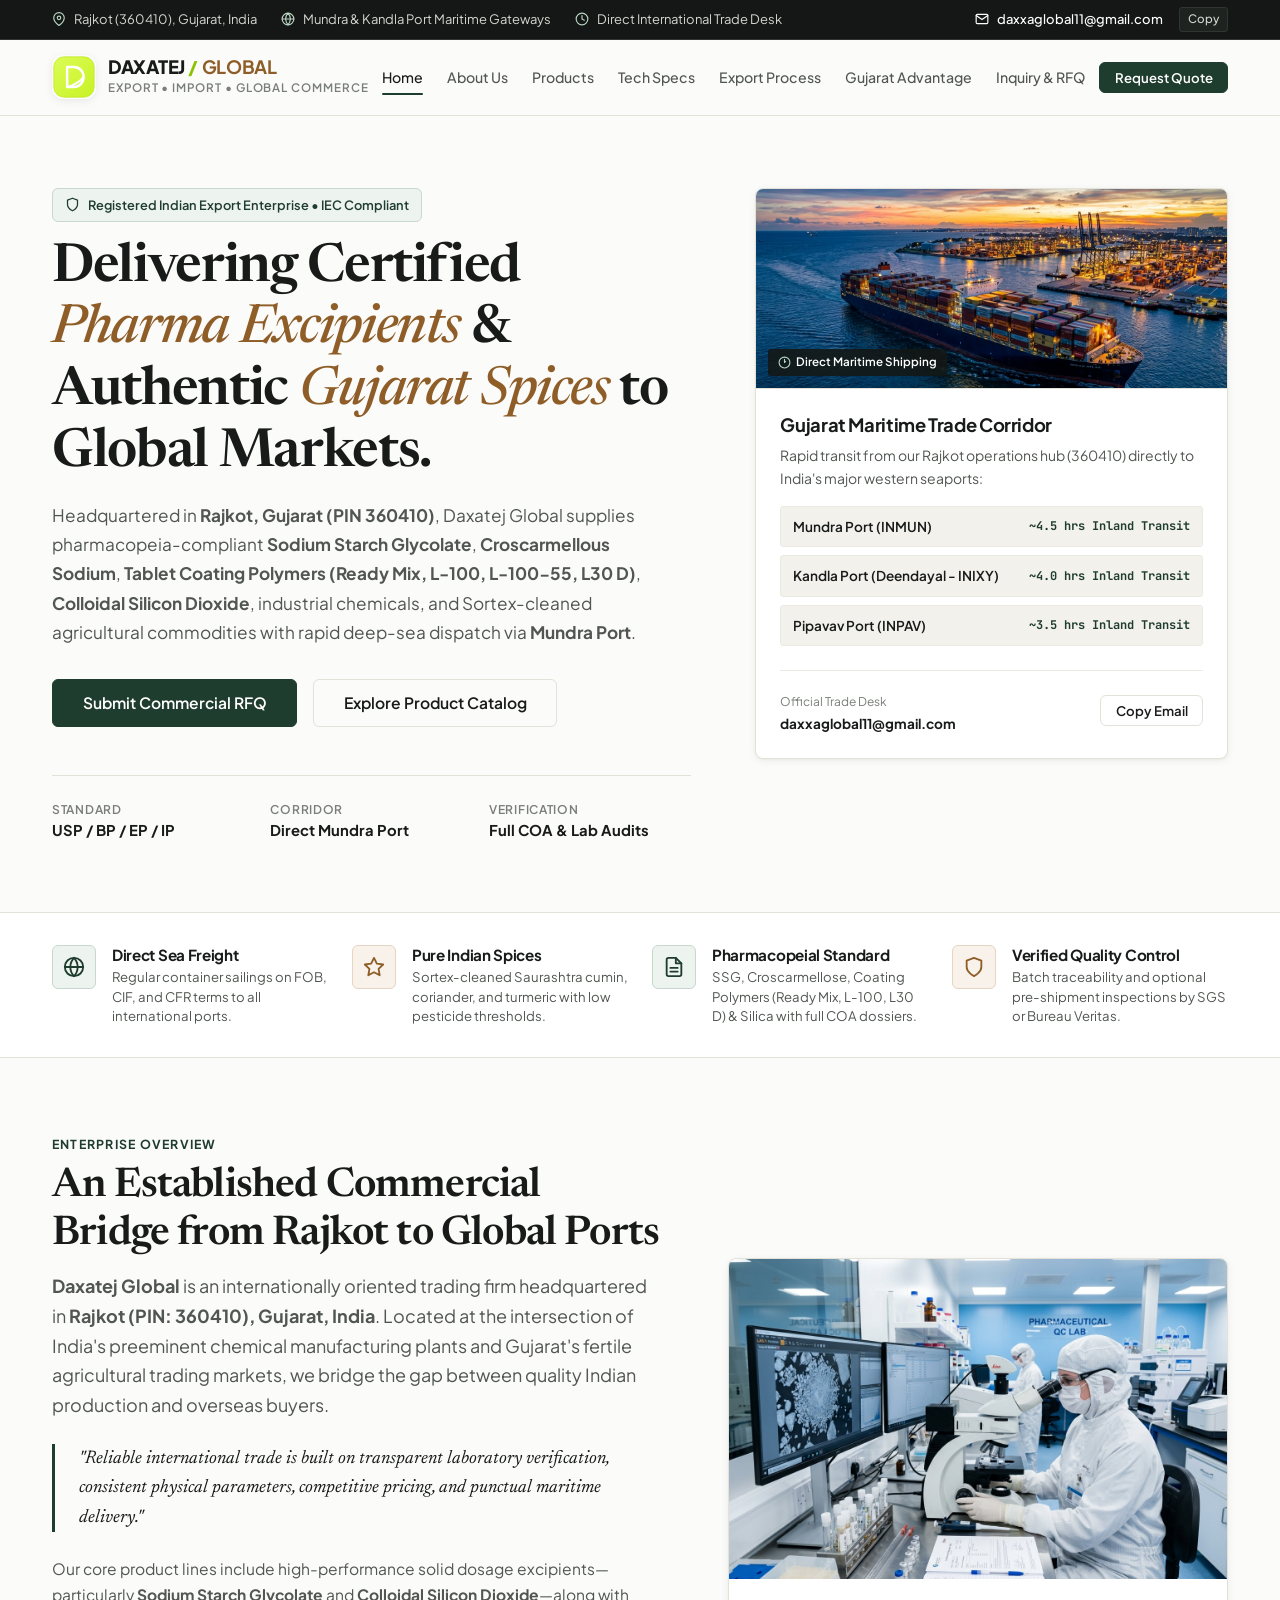
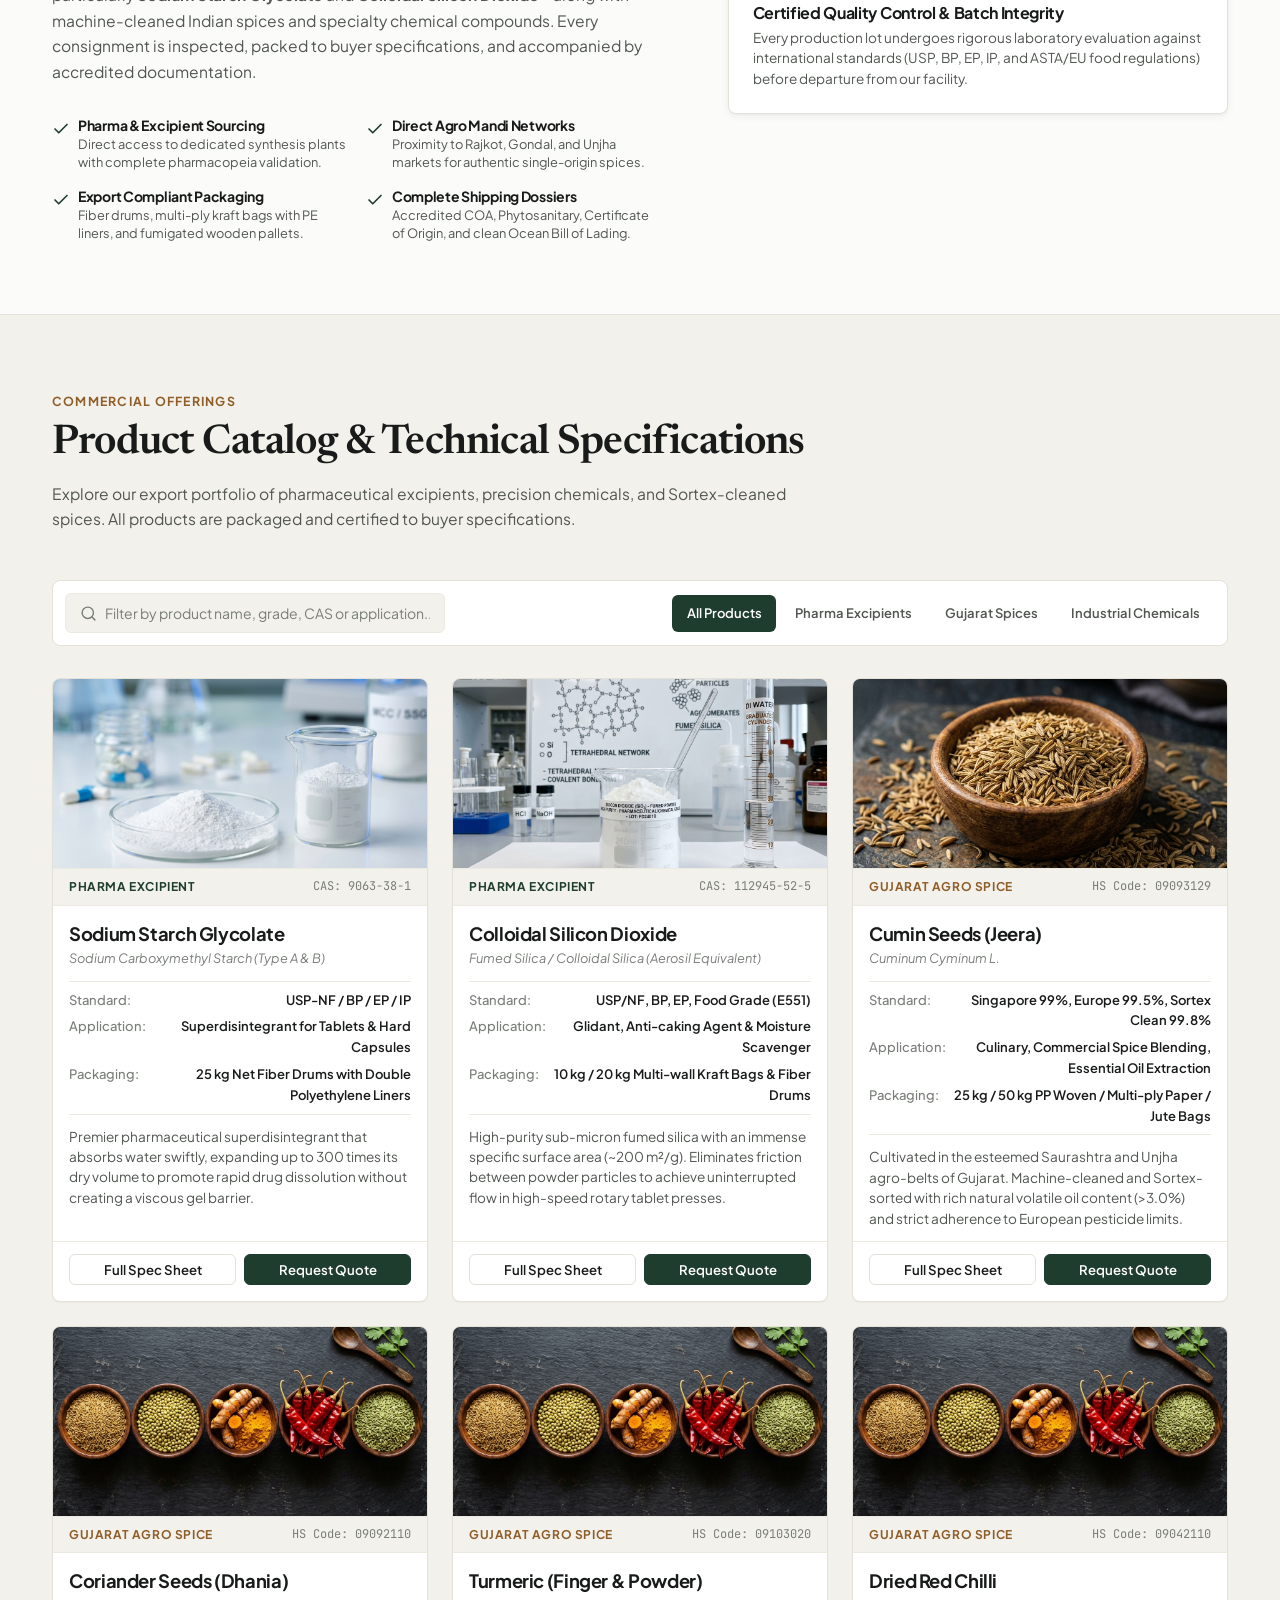
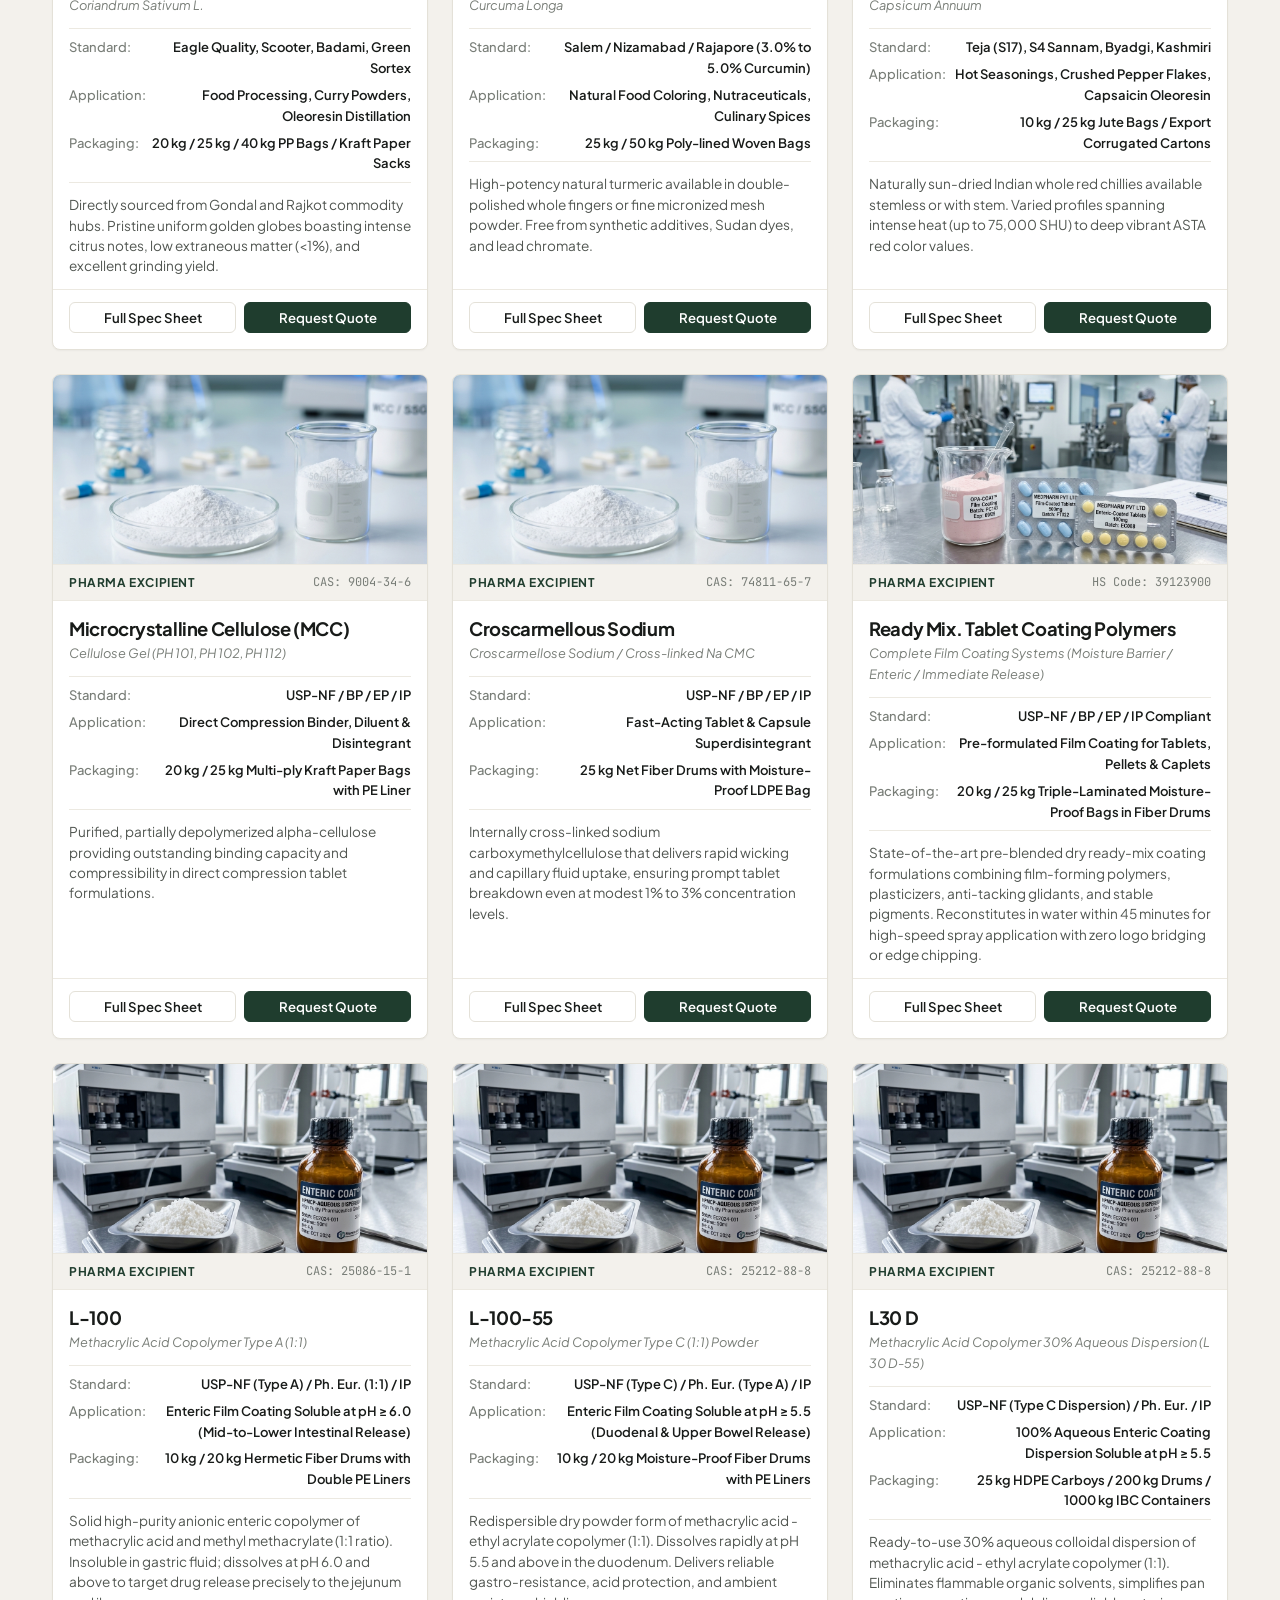
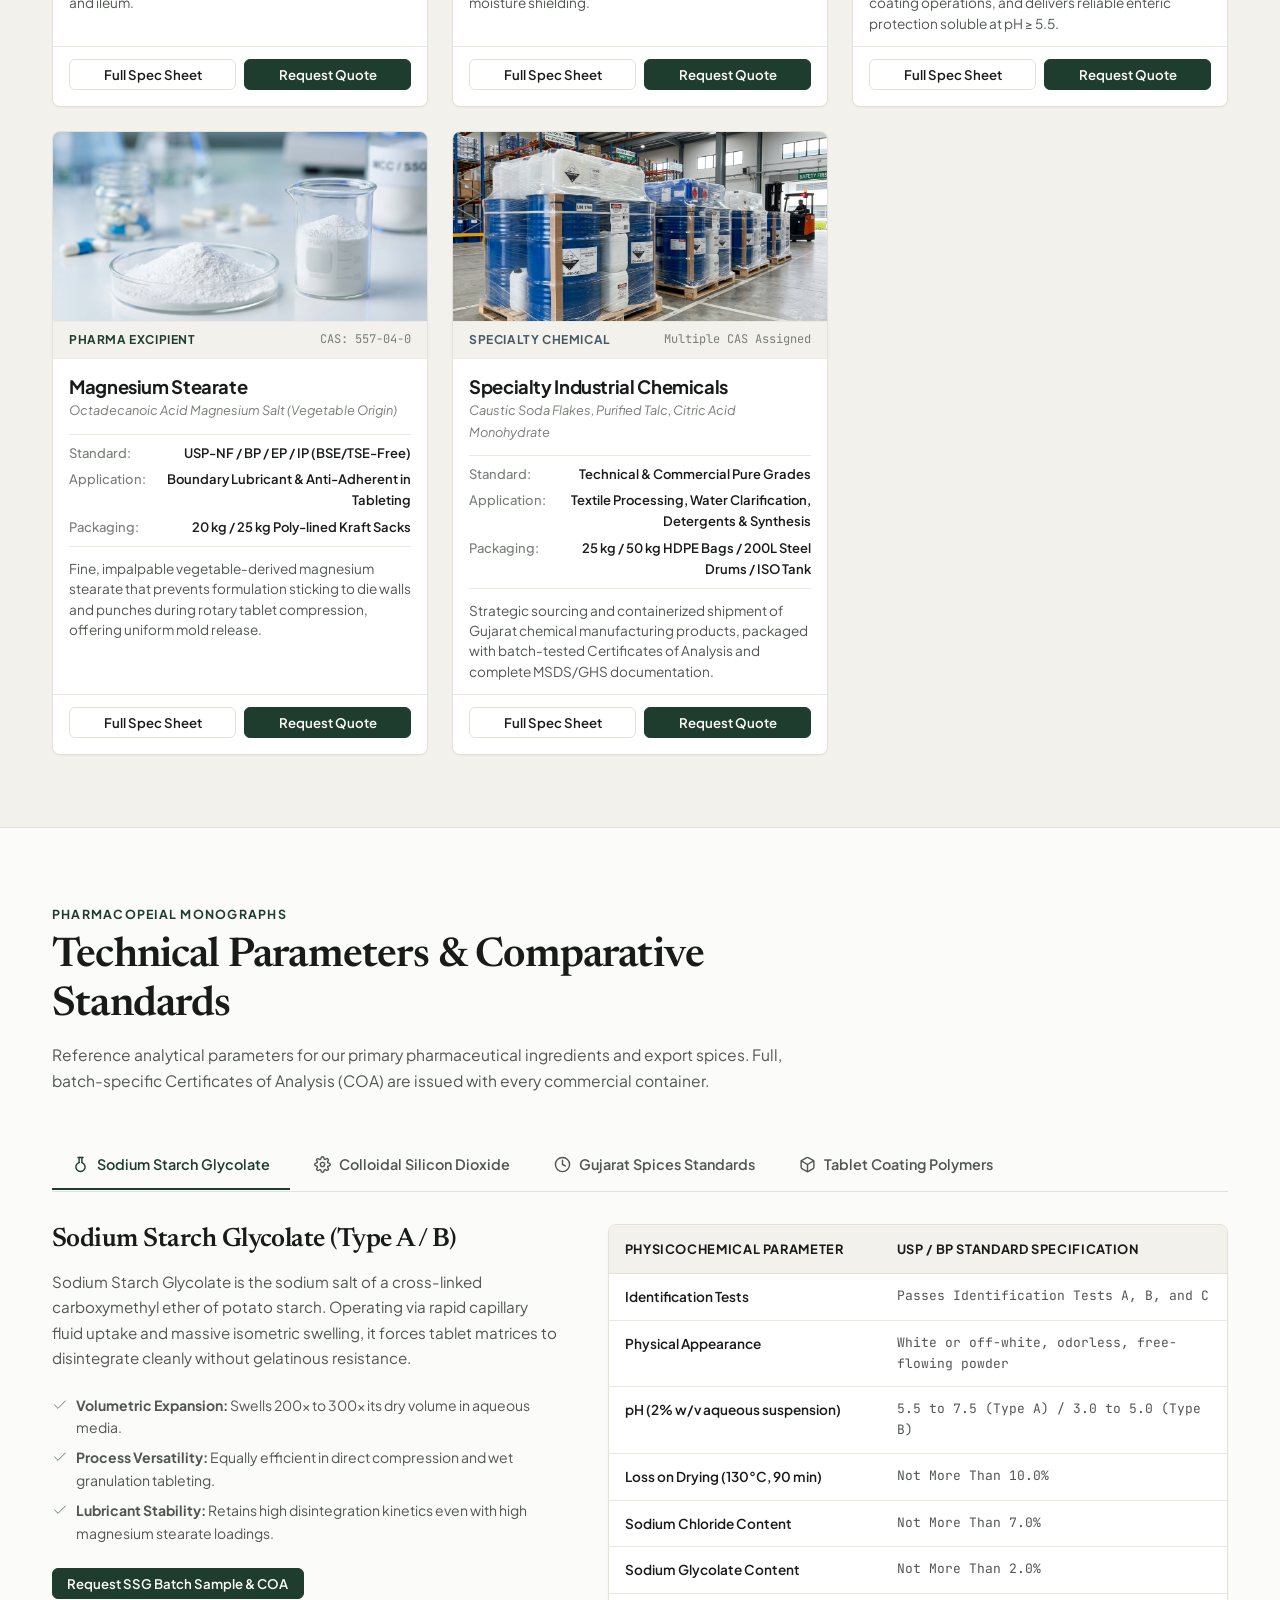
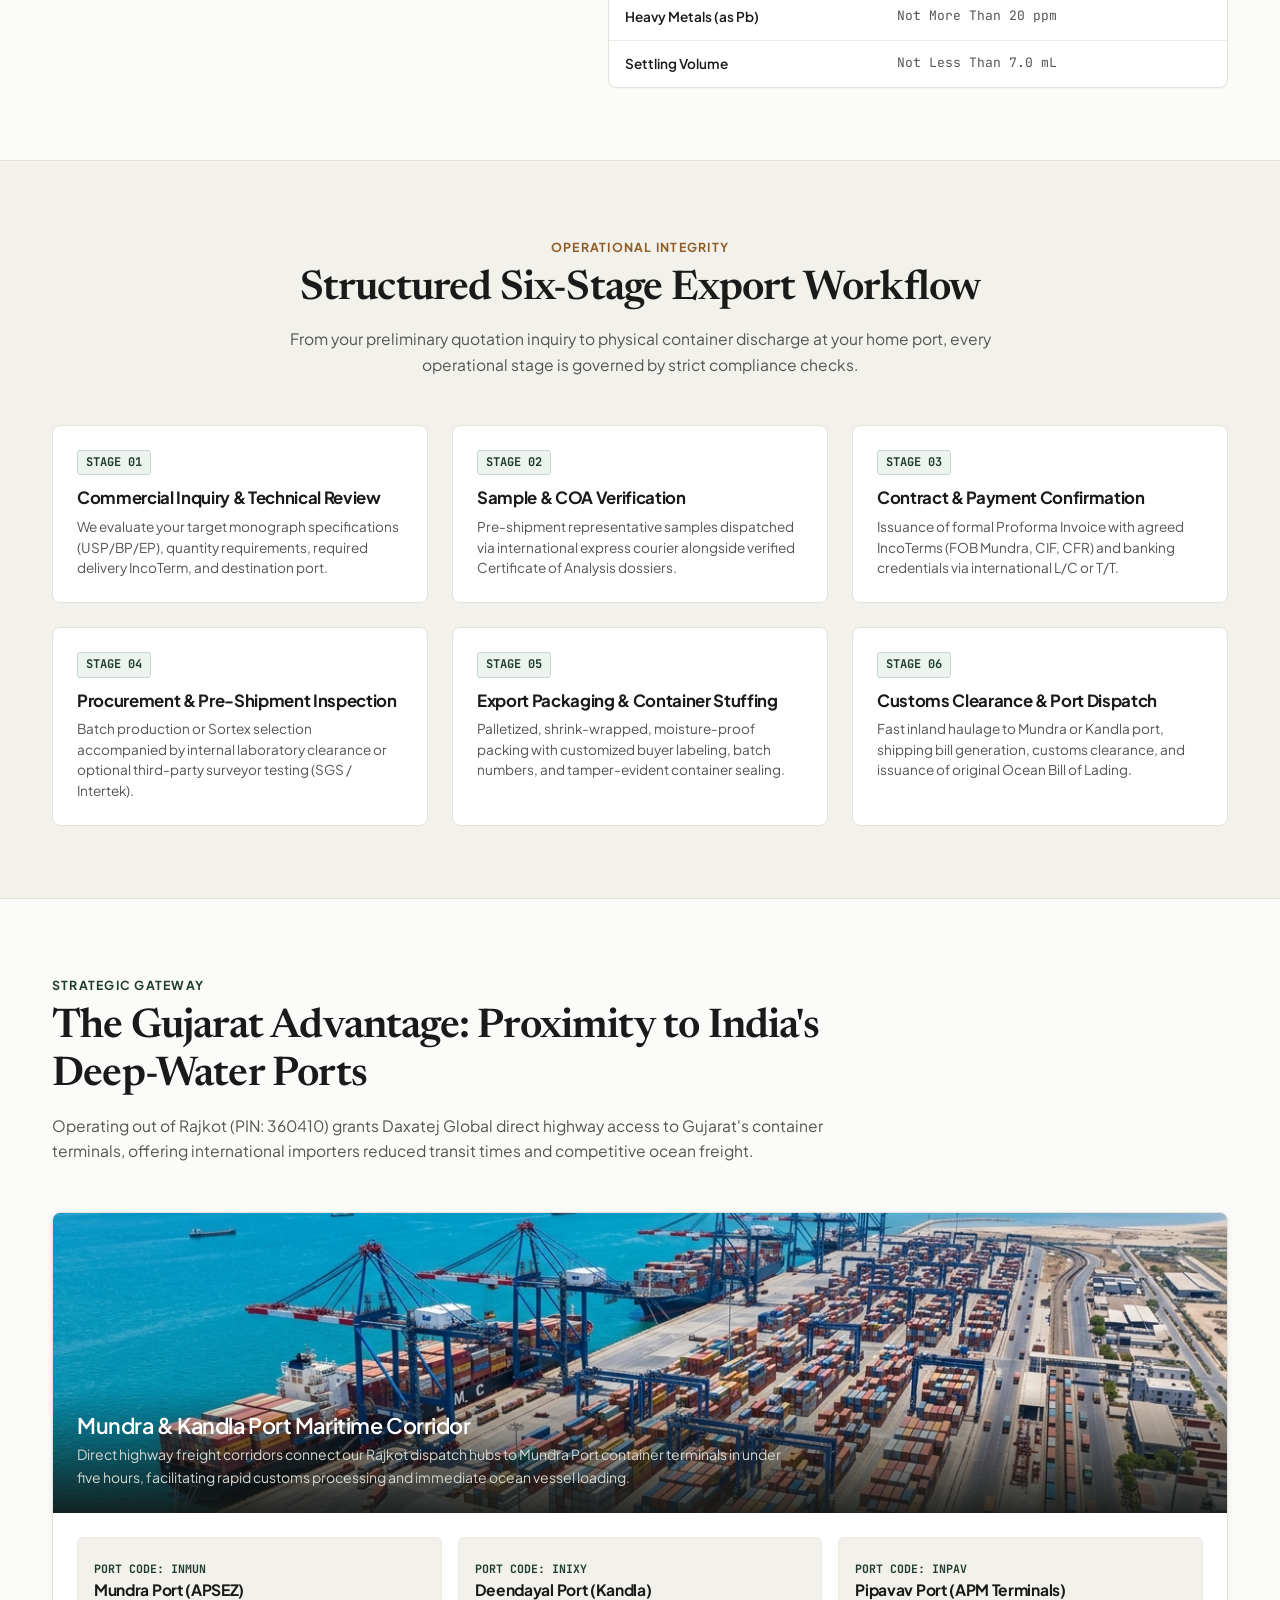
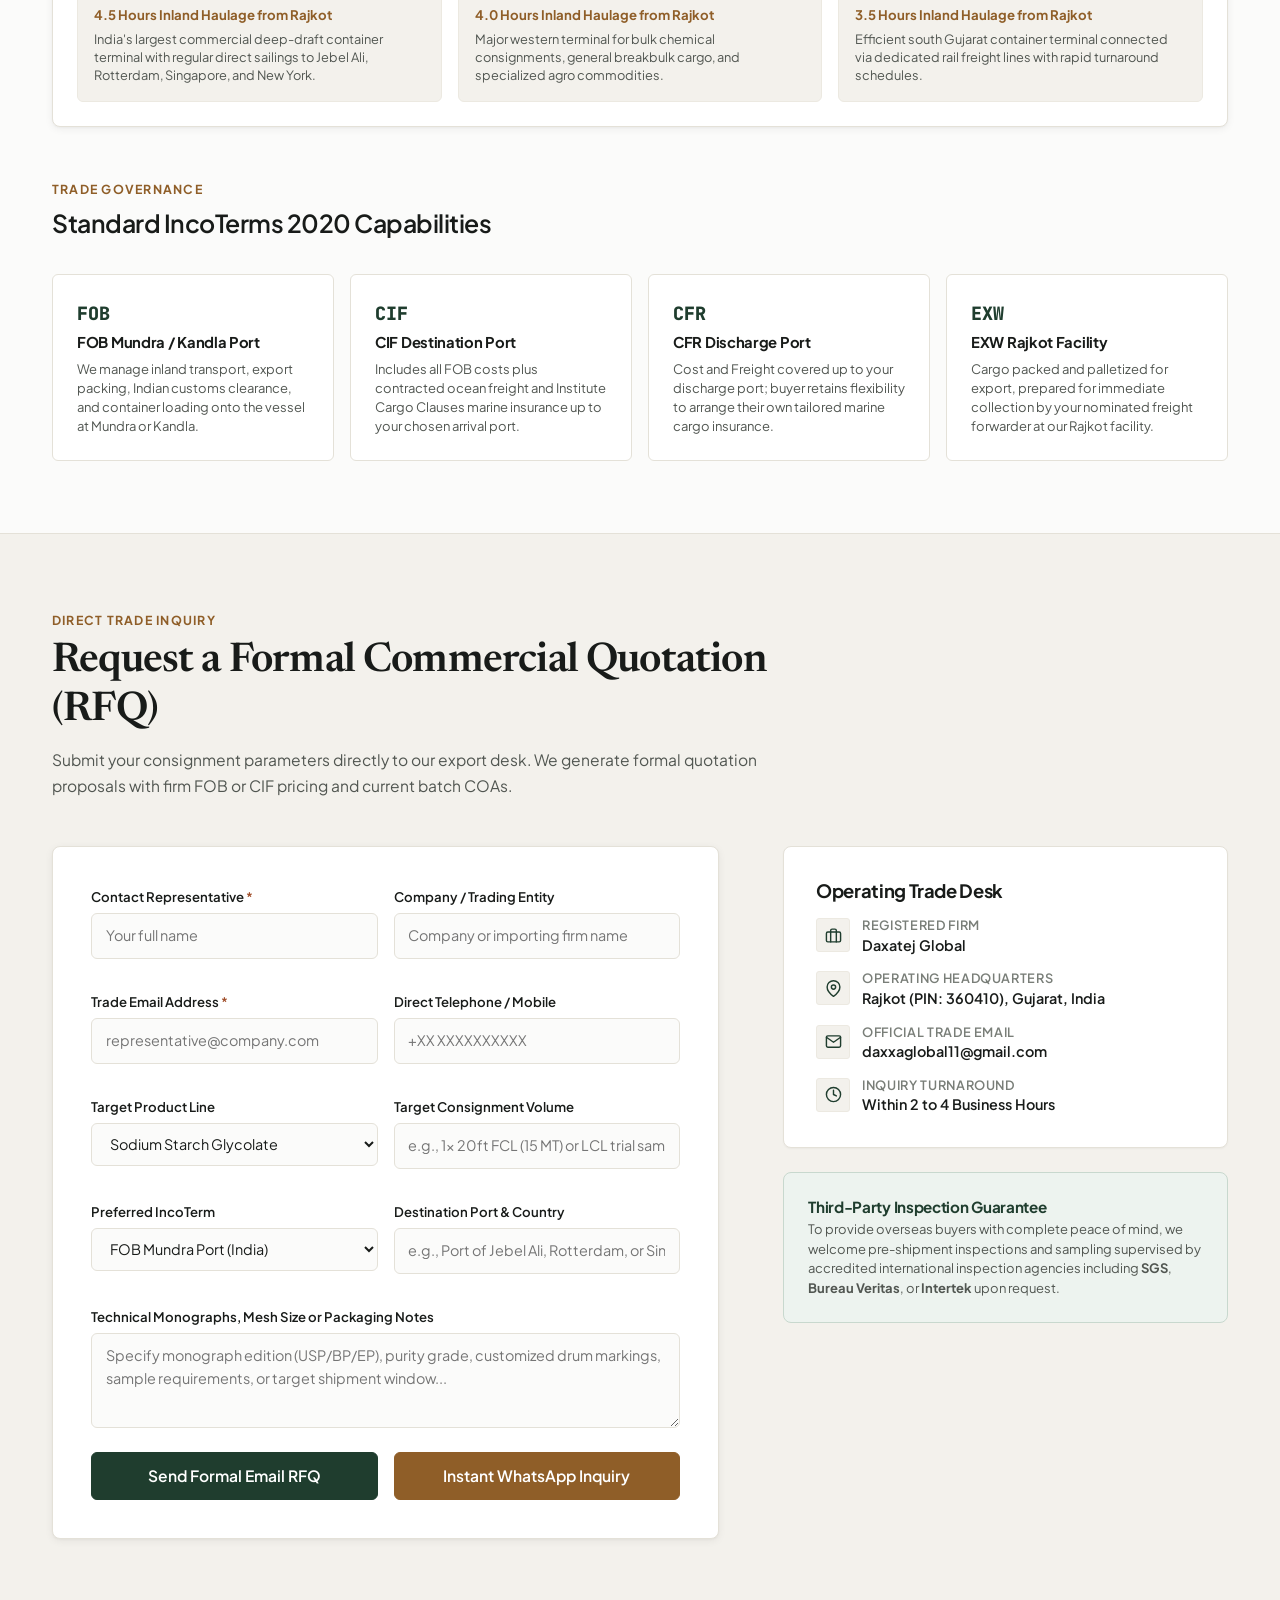
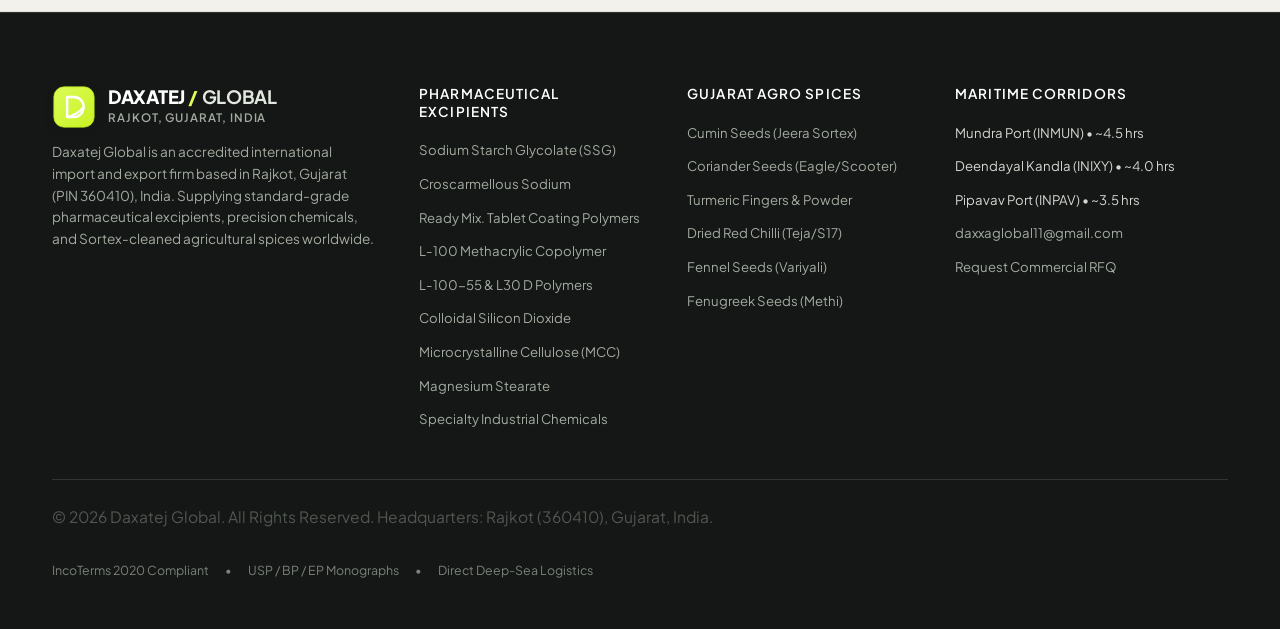
==== commit 76334f84: "Add official brand logo across navbar, footer and favicon; add tablet coating polymers and croscarme" ====
--- a/index.html
+++ b/index.html
@@ -6,17 +6,20 @@
   <meta http-equiv="X-UA-Compatible" content="IE=edge">
   
   <title>Daxatej Global — International Export & Import Trade House | Rajkot, Gujarat, India</title>
-  <meta name="description" content="Daxatej Global is a premier export house based in Rajkot, Gujarat (PIN 360410), India. Supplying pharmacopeia-compliant Sodium Starch Glycolate (SSG), Colloidal Silicon Dioxide, pharmaceutical excipients, industrial chemicals, and Sortex-cleaned Indian spices via Mundra and Kandla ports.">
-  <meta name="keywords" content="Daxatej Global, Sodium Starch Glycolate, Colloidal Silicon Dioxide, Pharma Excipients Exporter, Indian Spices Export, Cumin Seeds, Coriander Seeds, Turmeric, Rajkot Gujarat Exporter, Mundra Port Shipping">
+  <meta name="description" content="Daxatej Global is a premier export house based in Rajkot, Gujarat (PIN 360410), India. Supplying pharmacopeia-compliant Sodium Starch Glycolate (SSG), Croscarmellous Sodium, Tablet Coating Polymers (Ready Mix, L-100, L-100-55, L30 D), Colloidal Silicon Dioxide, and Sortex-cleaned Indian spices via Mundra and Kandla ports.">
+  <meta name="keywords" content="Daxatej Global, Sodium Starch Glycolate, Croscarmellous Sodium, Croscarmellose, Tablet Coating Polymers, L-100, L-100-55, L30 D, Colloidal Silicon Dioxide, Pharma Excipients Exporter, Indian Spices Export, Cumin Seeds, Rajkot Gujarat Exporter, Mundra Port Shipping">
   <meta name="author" content="Daxatej Global">
 
   <!-- Open Graph Meta Tags -->
   <meta property="og:title" content="Daxatej Global — International Export & Import Trade House">
-  <meta property="og:description" content="Leading Indian exporter of Sodium Starch Glycolate, Colloidal Silica, Specialty Chemicals, and Pure Indian Spices with direct Mundra Port logistics.">
+  <meta property="og:description" content="Leading Indian exporter of Sodium Starch Glycolate, Croscarmellous Sodium, Tablet Coating Polymers (L-100, L-100-55, L30 D, Ready Mix), Colloidal Silica, Specialty Chemicals, and Pure Indian Spices with direct Mundra Port logistics.">
   <meta property="og:type" content="website">
 
-  <!-- Favicon SVG (Minimalist Geometric Anchor & Compass) -->
-  <link rel="icon" href="data:image/svg+xml,<svg xmlns='http://www.w3.org/2000/svg' viewBox='0 0 32 32'><rect width='32' height='32' rx='6' fill='%231F3D2E'/><path d='M16 6v14M11 11h10M10 20c0 3.3 2.7 6 6 6s6-2.7 6-6' stroke='%23FAF9F6' stroke-width='2.2' stroke-linecap='round' stroke-linejoin='round' fill='none'/></svg>">
+  <!-- Official Brand Favicons & App Icons -->
+  <link rel="icon" type="image/svg+xml" href="images/brand_icon.svg">
+  <link rel="icon" type="image/png" sizes="32x32" href="images/favicon-32x32.png">
+  <link rel="shortcut icon" href="favicon.ico">
+  <link rel="apple-touch-icon" sizes="180x180" href="images/apple-touch-icon.png">
 
   <!-- Google Fonts: Newsreader (Editorial Serif) & Plus Jakarta Sans (Clean Modern Sans) -->
   <link rel="preconnect" href="https://fonts.googleapis.com">
@@ -81,15 +84,11 @@
   <header class="main-header" id="mainHeader">
     <div class="container nav-inner">
       <a href="#home" class="brand" aria-label="Daxatej Global Homepage">
-        <div class="brand-monogram" aria-hidden="true">
-          <svg viewBox="0 0 24 24" fill="none" stroke-linecap="round" stroke-linejoin="round">
-            <path d="M12 2L2 7l10 5 10-5-10-5z"></path>
-            <path d="M2 17l10 5 10-5"></path>
-            <path d="M2 12l10 5 10-5"></path>
-          </svg>
+        <div class="brand-icon-wrap" aria-hidden="true">
+          <img src="images/brand_icon.svg" alt="Daxatej Global Official Brand Logo" class="brand-icon-img" width="44" height="44">
         </div>
         <div class="brand-text">
-          <span class="brand-title">DAXATEJ <span class="brand-title-accent">GLOBAL</span></span>
+          <span class="brand-title">DAXATEJ <span class="brand-slash">/</span> <span class="brand-title-accent">GLOBAL</span></span>
           <span class="brand-subtitle">Export &bull; Import &bull; Global Commerce</span>
         </div>
       </a>
@@ -144,7 +143,7 @@
           </h1>
 
           <p class="hero-description">
-            Headquartered in <strong>Rajkot, Gujarat (PIN 360410)</strong>, Daxatej Global supplies pharmacopeia-compliant <strong>Sodium Starch Glycolate</strong>, <strong>Colloidal Silicon Dioxide</strong>, industrial chemicals, and Sortex-cleaned agricultural commodities with rapid deep-sea dispatch via <strong>Mundra Port</strong>.
+            Headquartered in <strong>Rajkot, Gujarat (PIN 360410)</strong>, Daxatej Global supplies pharmacopeia-compliant <strong>Sodium Starch Glycolate</strong>, <strong>Croscarmellous Sodium</strong>, <strong>Tablet Coating Polymers (Ready Mix, L-100, L-100-55, L30 D)</strong>, <strong>Colloidal Silicon Dioxide</strong>, industrial chemicals, and Sortex-cleaned agricultural commodities with rapid deep-sea dispatch via <strong>Mundra Port</strong>.
           </p>
 
           <div class="hero-ctas">
@@ -263,7 +262,7 @@
             </div>
             <div class="pillar-text">
               <h4>Pharmacopeial Standard</h4>
-              <p>SSG, Colloidal Silica &amp; MCC supplied with comprehensive COA &amp; technical dossiers.</p>
+              <p>SSG, Croscarmellose, Coating Polymers (Ready Mix, L-100, L30 D) &amp; Silica with full COA dossiers.</p>
             </div>
           </div>
 
@@ -437,6 +436,15 @@
             </svg>
             Gujarat Spices Standards
           </button>
+
+          <button type="button" class="tech-tab-btn" data-target="tab-polymers" role="tab" aria-selected="false">
+            <svg viewBox="0 0 24 24" fill="none" stroke-width="2" stroke-linecap="round" stroke-linejoin="round">
+              <path d="M21 16V8a2 2 0 0 0-1-1.73l-7-4a2 2 0 0 0-2 0l-7 4A2 2 0 0 0 3 8v8a2 2 0 0 0 1 1.73l7 4a2 2 0 0 0 2 0l7-4A2 2 0 0 0 21 16z"></path>
+              <polyline points="3.27 6.96 12 12.01 20.73 6.96"></polyline>
+              <line x1="12" y1="22.08" x2="12" y2="12"></line>
+            </svg>
+            Tablet Coating Polymers
+          </button>
         </div>
 
         <!-- SSG Tab Pane -->
@@ -643,6 +651,79 @@
                 <tr>
                   <td>Dried Red Chilli (Teja / S17)</td>
                   <td>Capsaicin: High (up to 75,000 SHU) &bull; Color: 60-90 ASTA &bull; Moisture: NMT 10% &bull; Stemless/With Stem</td>
+                </tr>
+              </tbody>
+            </table>
+          </div>
+        </div>
+
+        <!-- Tablet Coating Polymers Tab Pane -->
+        <div class="tech-pane" id="tab-polymers" role="tabpanel">
+          <div class="tech-lead">
+            <h3>Tablet Coating Polymers &amp; Enteric Systems</h3>
+            <p>
+              High-productivity pharmaceutical film coating solutions compliant with USP-NF, Ph. Eur., and IP standards. Covering customizable one-step <strong>Ready Mix Systems</strong>, methacrylic acid copolymers for targeted duodenal release (<strong>L-100-55</strong>, <strong>L30 D</strong>), and lower-bowel targeted release (<strong>L-100</strong>).
+            </p>
+
+            <div class="tech-bullet-list">
+              <div class="tech-bullet-item">
+                <svg viewBox="0 0 24 24" fill="none" stroke-linecap="round" stroke-linejoin="round"><polyline points="20 6 9 17 4 12"></polyline></svg>
+                <span><strong>Targeted pH Dissolution:</strong> Precise duodenal trigger at pH &ge; 5.5 (L-100-55 / L30 D) and colon release at pH &ge; 6.0 (L-100).</span>
+              </div>
+              <div class="tech-bullet-item">
+                <svg viewBox="0 0 24 24" fill="none" stroke-linecap="round" stroke-linejoin="round"><polyline points="20 6 9 17 4 12"></polyline></svg>
+                <span><strong>Ready Mix Efficiency:</strong> Dry pre-blends cut reconstitution time to under 45 minutes with superior color uniformity and edge tensile strength.</span>
+              </div>
+              <div class="tech-bullet-item">
+                <svg viewBox="0 0 24 24" fill="none" stroke-linecap="round" stroke-linejoin="round"><polyline points="20 6 9 17 4 12"></polyline></svg>
+                <span><strong>100% Aqueous Processing:</strong> L30 D dispersion eliminates flammable solvent handling, explosion-proof rooms, and VOC emissions.</span>
+              </div>
+            </div>
+
+            <a href="#rfq" class="btn btn-primary btn-sm">
+              Inquire Coating Polymers &amp; Monograph TDS
+            </a>
+          </div>
+
+          <div class="tech-table-wrapper">
+            <table class="spec-table">
+              <thead>
+                <tr>
+                  <th>Polymer Grade</th>
+                  <th>Chemical Monograph / Ratio</th>
+                  <th>Dissolution Trigger</th>
+                  <th>Physical Form</th>
+                  <th>Primary Application</th>
+                </tr>
+              </thead>
+              <tbody>
+                <tr>
+                  <td><strong>Ready Mix System</strong></td>
+                  <td>HPMC / PVA Based Formulations</td>
+                  <td>Immediate / Moisture Barrier</td>
+                  <td>Dry Reconstitutable Powder</td>
+                  <td>Cosmetic, Taste-Masking &amp; High-Speed Moisture Barrier</td>
+                </tr>
+                <tr>
+                  <td><strong>L-100</strong></td>
+                  <td>Methacrylic Acid - Methyl Methacrylate (1:1)</td>
+                  <td>Soluble at pH &ge; 6.0</td>
+                  <td>White Fine Powder</td>
+                  <td>Enteric Coating for Mid-to-Lower Intestine &amp; Ileum API Delivery</td>
+                </tr>
+                <tr>
+                  <td><strong>L-100-55</strong></td>
+                  <td>Methacrylic Acid - Ethyl Acrylate (1:1)</td>
+                  <td>Soluble at pH &ge; 5.5</td>
+                  <td>Redispersible Powder</td>
+                  <td>Fast Duodenal Release &amp; Superior Acid / Gastric Protection</td>
+                </tr>
+                <tr>
+                  <td><strong>L30 D</strong></td>
+                  <td>Methacrylic Acid - Ethyl Acrylate (1:1)</td>
+                  <td>Soluble at pH &ge; 5.5</td>
+                  <td>30% Aqueous Dispersion</td>
+                  <td>Ready-to-use Solvent-Free Aqueous Enteric Coating Dispersion</td>
                 </tr>
               </tbody>
             </table>
@@ -975,16 +1056,12 @@
       <div class="footer-grid">
         <div class="footer-brand-summary">
           <a href="#home" class="brand" style="margin-bottom: 0.75rem;">
-            <div class="brand-monogram">
-              <svg viewBox="0 0 24 24" fill="none" stroke-linecap="round" stroke-linejoin="round">
-                <path d="M12 2L2 7l10 5 10-5-10-5z"></path>
-                <path d="M2 17l10 5 10-5"></path>
-                <path d="M2 12l10 5 10-5"></path>
-              </svg>
+            <div class="brand-icon-wrap" aria-hidden="true">
+              <img src="images/brand_icon.svg" alt="Daxatej Global Official Brand Logo" class="brand-icon-img" width="44" height="44">
             </div>
             <div class="brand-text">
-              <span class="brand-title" style="color: #FFFFFF;">DAXATEJ <span class="brand-title-accent">GLOBAL</span></span>
-              <span class="brand-subtitle" style="color: #A3ABA1;">Rajkot, Gujarat, India</span>
+              <span class="brand-title">DAXATEJ <span class="brand-slash">/</span> <span class="brand-title-accent">GLOBAL</span></span>
+              <span class="brand-subtitle">Rajkot, Gujarat, India</span>
             </div>
           </a>
           <p>
@@ -996,9 +1073,12 @@
           <h4>Pharmaceutical Excipients</h4>
           <ul class="footer-nav-list">
             <li><a href="#products">Sodium Starch Glycolate (SSG)</a></li>
+            <li><a href="#products">Croscarmellous Sodium</a></li>
+            <li><a href="#products">Ready Mix. Tablet Coating Polymers</a></li>
+            <li><a href="#products">L-100 Methacrylic Copolymer</a></li>
+            <li><a href="#products">L-100-55 &amp; L30 D Polymers</a></li>
             <li><a href="#products">Colloidal Silicon Dioxide</a></li>
             <li><a href="#products">Microcrystalline Cellulose (MCC)</a></li>
-            <li><a href="#products">Croscarmellose Sodium</a></li>
             <li><a href="#products">Magnesium Stearate</a></li>
             <li><a href="#products">Specialty Industrial Chemicals</a></li>
           </ul>
--- a/css/styles.css
+++ b/css/styles.css
@@ -469,6 +469,31 @@
   text-decoration: none;
 }
 
+.brand-icon-wrap {
+  width: 44px;
+  height: 44px;
+  border-radius: 11px;
+  flex-shrink: 0;
+  display: flex;
+  align-items: center;
+  justify-content: center;
+  overflow: hidden;
+  box-shadow: 0 2px 8px rgba(0, 0, 0, 0.08);
+  transition: transform var(--transition-fast), box-shadow var(--transition-fast);
+}
+
+.brand-icon-wrap:hover {
+  transform: translateY(-1px);
+  box-shadow: 0 4px 14px rgba(216, 248, 55, 0.35);
+}
+
+.brand-icon-img {
+  width: 100%;
+  height: 100%;
+  display: block;
+  object-fit: contain;
+}
+
 .brand-monogram {
   width: 42px;
   height: 42px;
@@ -496,14 +521,23 @@
 .brand-title {
   font-size: 1.15rem;
   font-weight: 800;
-  letter-spacing: -0.01em;
+  letter-spacing: -0.015em;
   color: var(--color-text-main);
   line-height: 1.1;
+  display: inline-flex;
+  align-items: center;
+  gap: 0.15rem;
+}
+
+.brand-slash {
+  color: #8CC200;
+  font-weight: 800;
+  margin: 0 1px;
 }
 
 .brand-title-accent {
   color: var(--color-accent-bronze);
-  font-weight: 600;
+  font-weight: 700;
 }
 
 .brand-subtitle {
@@ -513,6 +547,23 @@
   color: var(--color-text-muted);
   font-weight: 600;
   margin-top: 2px;
+}
+
+/* Footer brand enhancements */
+.site-footer .brand-title {
+  color: #FFFFFF;
+}
+
+.site-footer .brand-slash {
+  color: #DCFC57;
+}
+
+.site-footer .brand-title-accent {
+  color: #E2E8DF;
+}
+
+.site-footer .brand-subtitle {
+  color: #A3ABA1;
 }
 
 /* Navigation Links */
@@ -1918,6 +1969,12 @@
 
   .brand-subtitle {
     font-size: 0.65rem;
+  }
+
+  .brand-icon-wrap {
+    width: 36px;
+    height: 36px;
+    border-radius: 9px;
   }
 
   .brand-monogram {
@@ -2210,6 +2267,21 @@
 
 /* Compact Mobile Screens (<= 480px) */
 @media (max-width: 480px) {
+  .brand-icon-wrap {
+    width: 34px;
+    height: 34px;
+    border-radius: 8px;
+  }
+
+  .brand-title {
+    font-size: 0.98rem;
+  }
+
+  .brand-subtitle {
+    font-size: 0.6rem;
+    letter-spacing: 0.05em;
+  }
+
   .hero-guarantees {
     grid-template-columns: 1fr;
     gap: var(--space-xs);
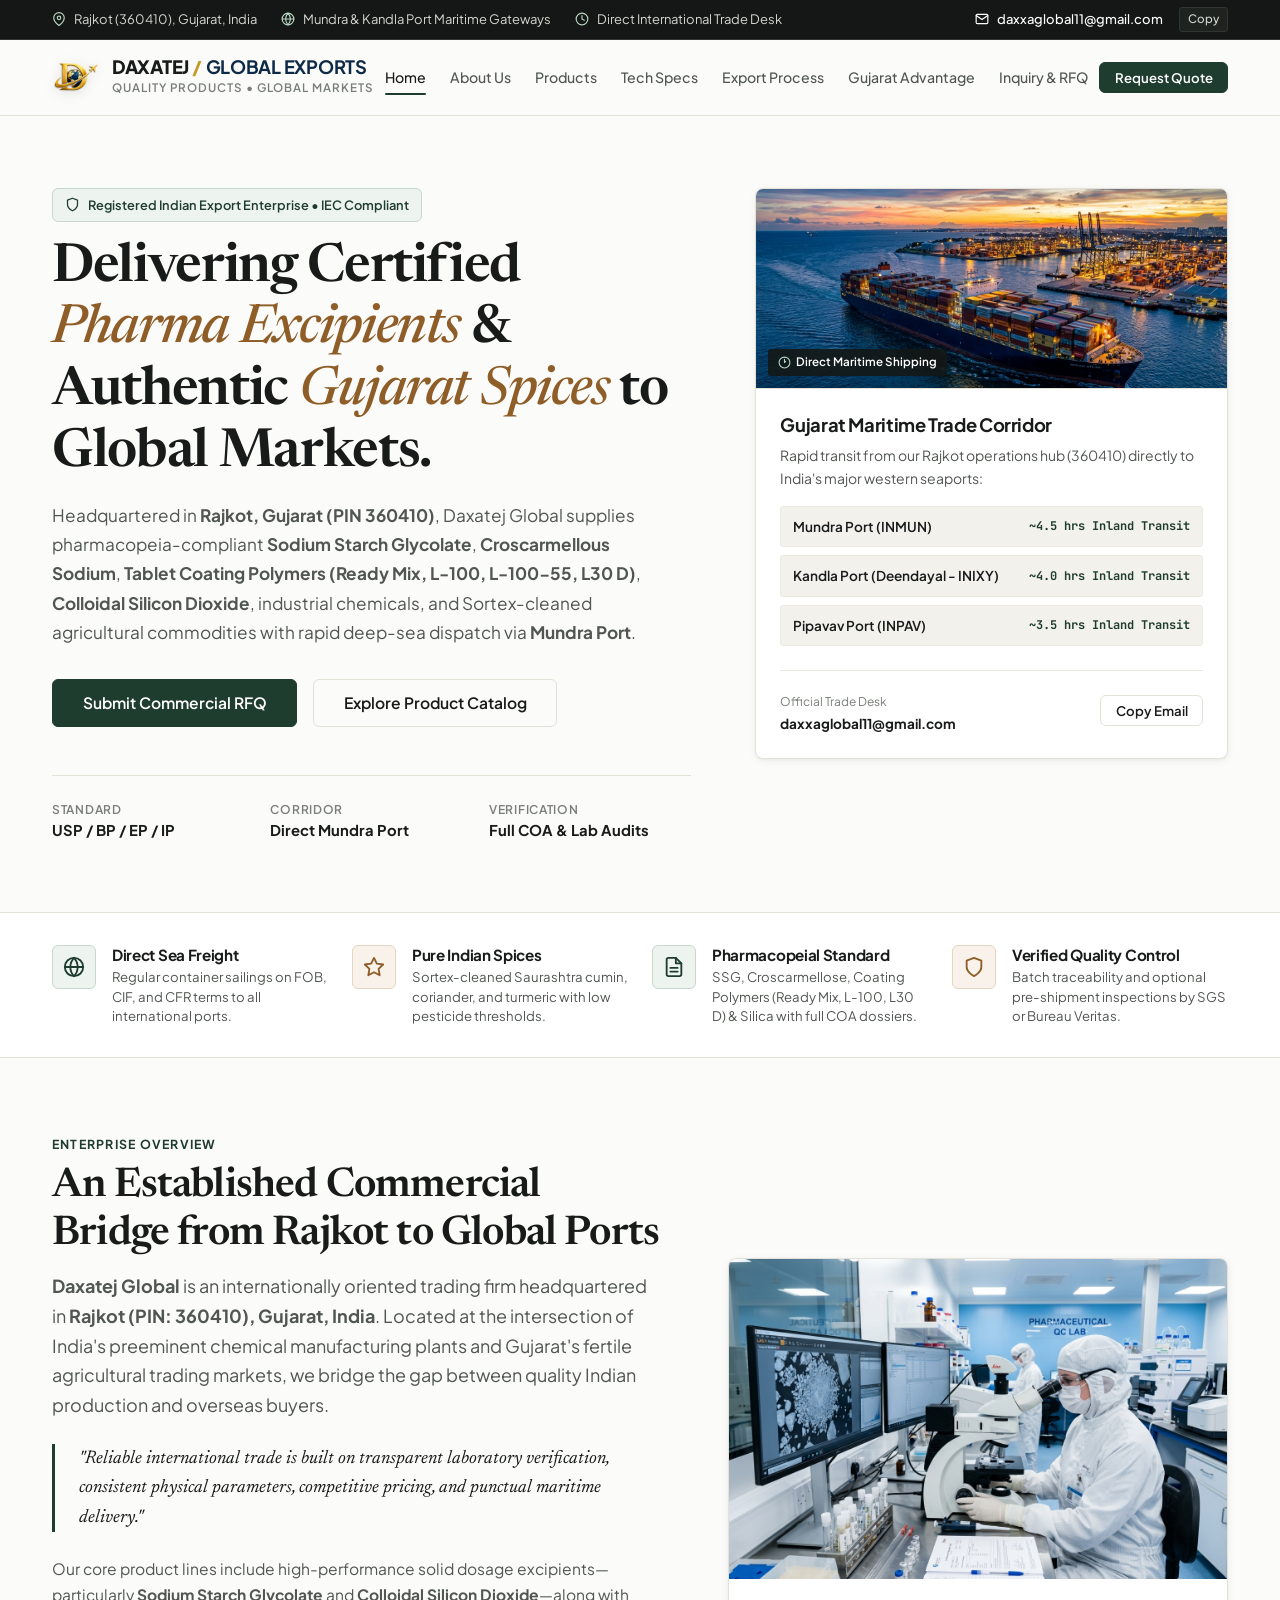
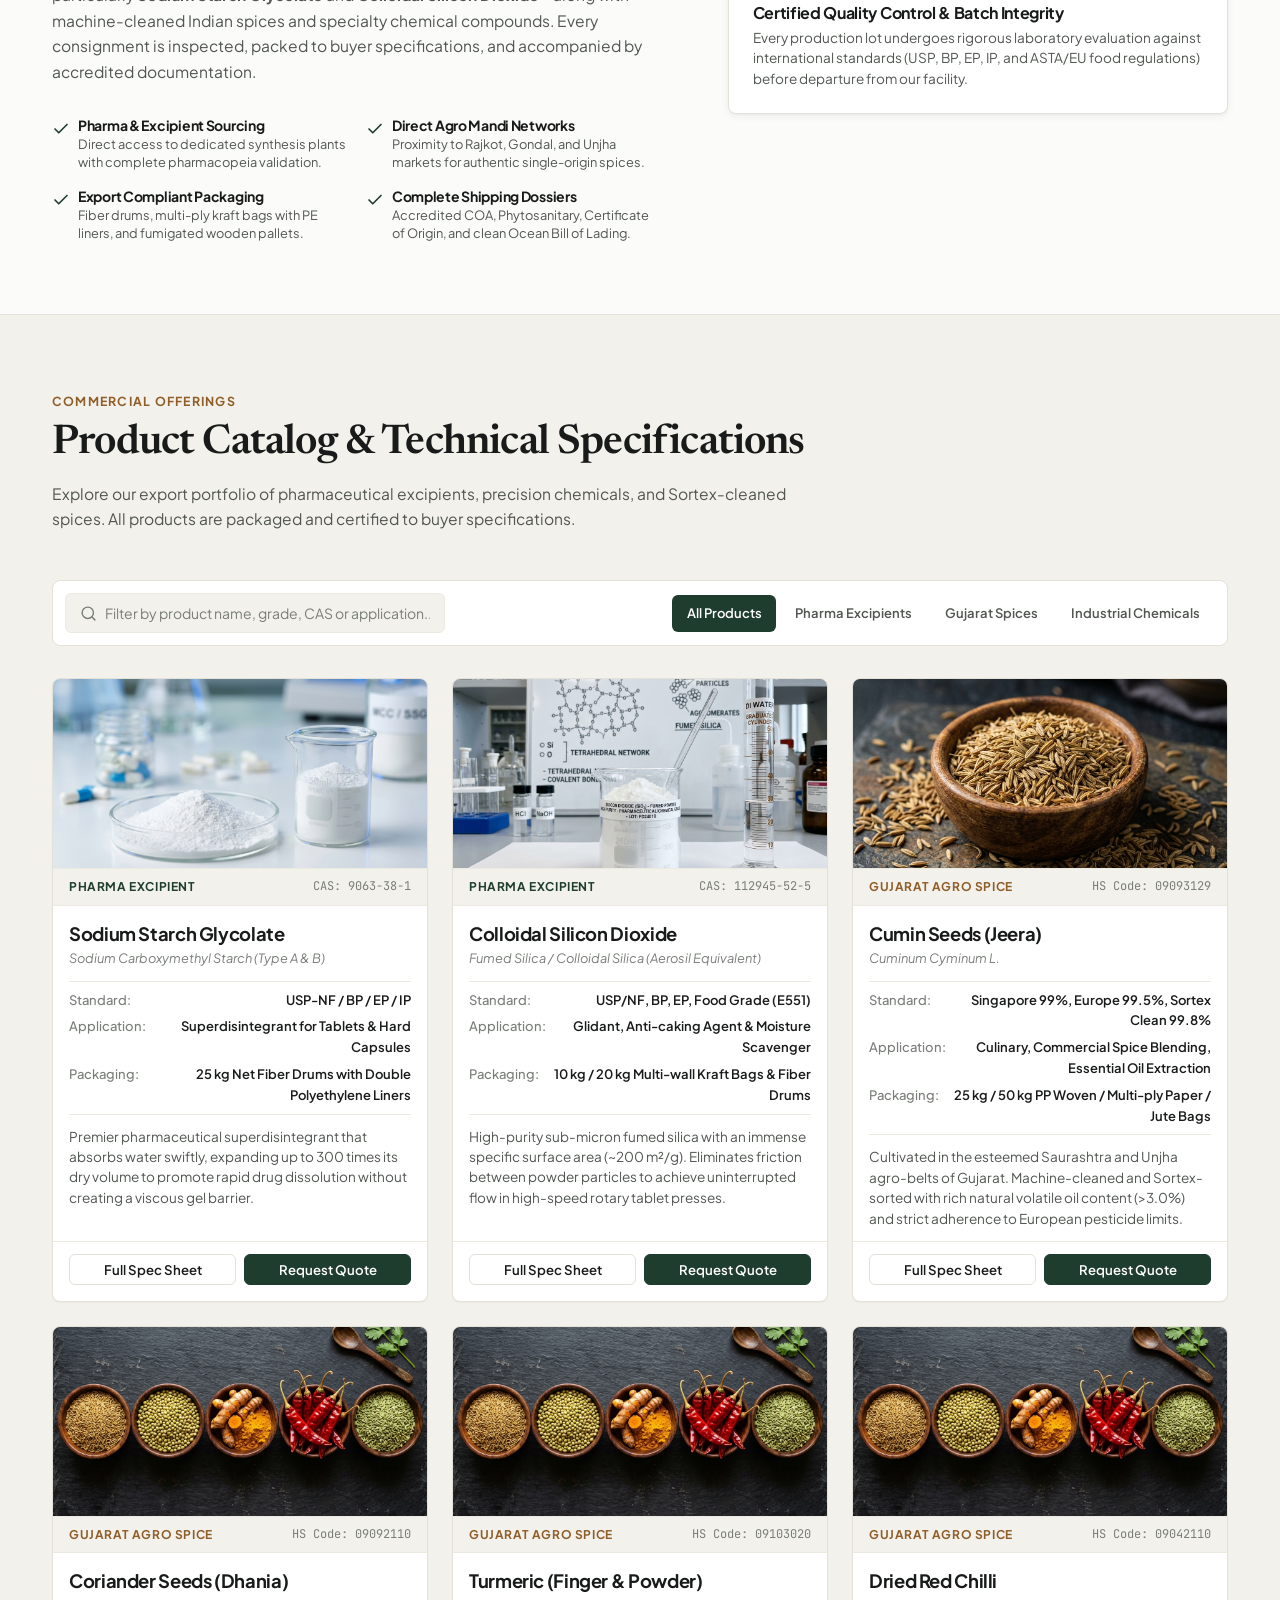
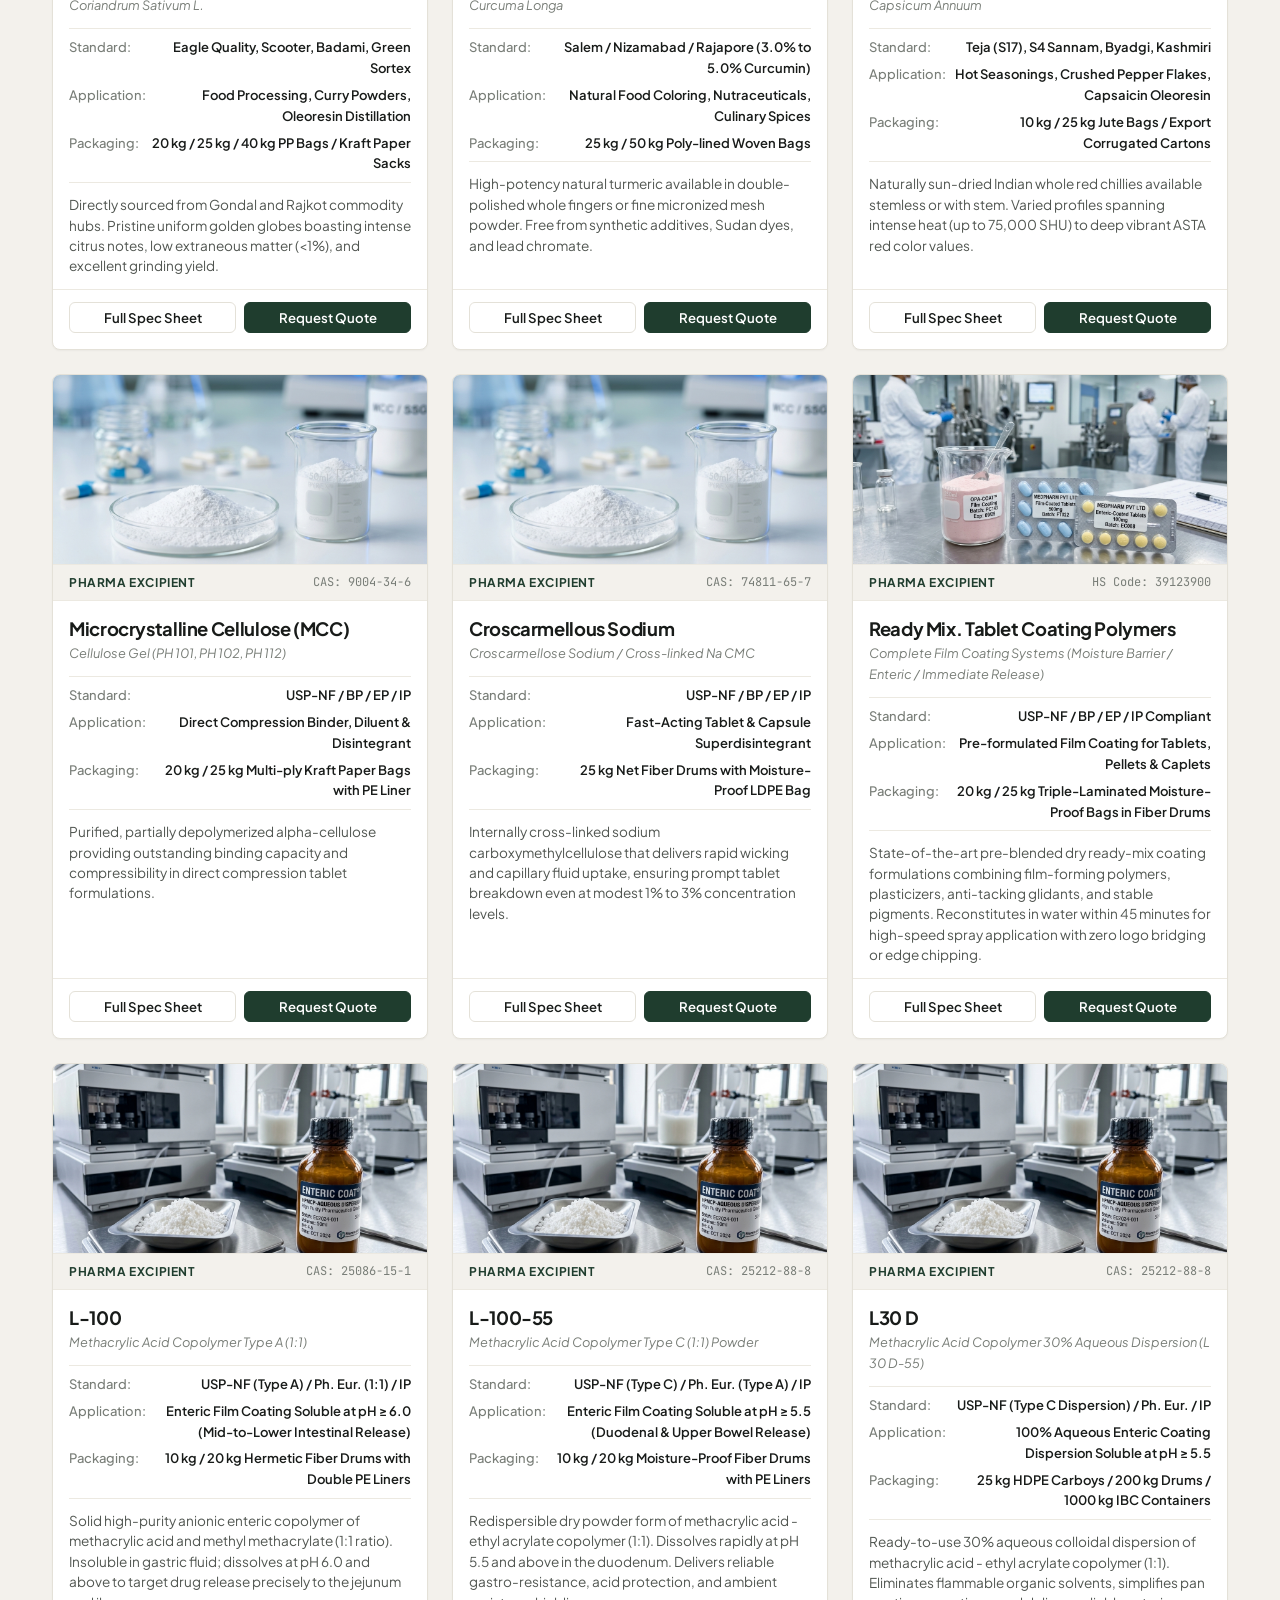
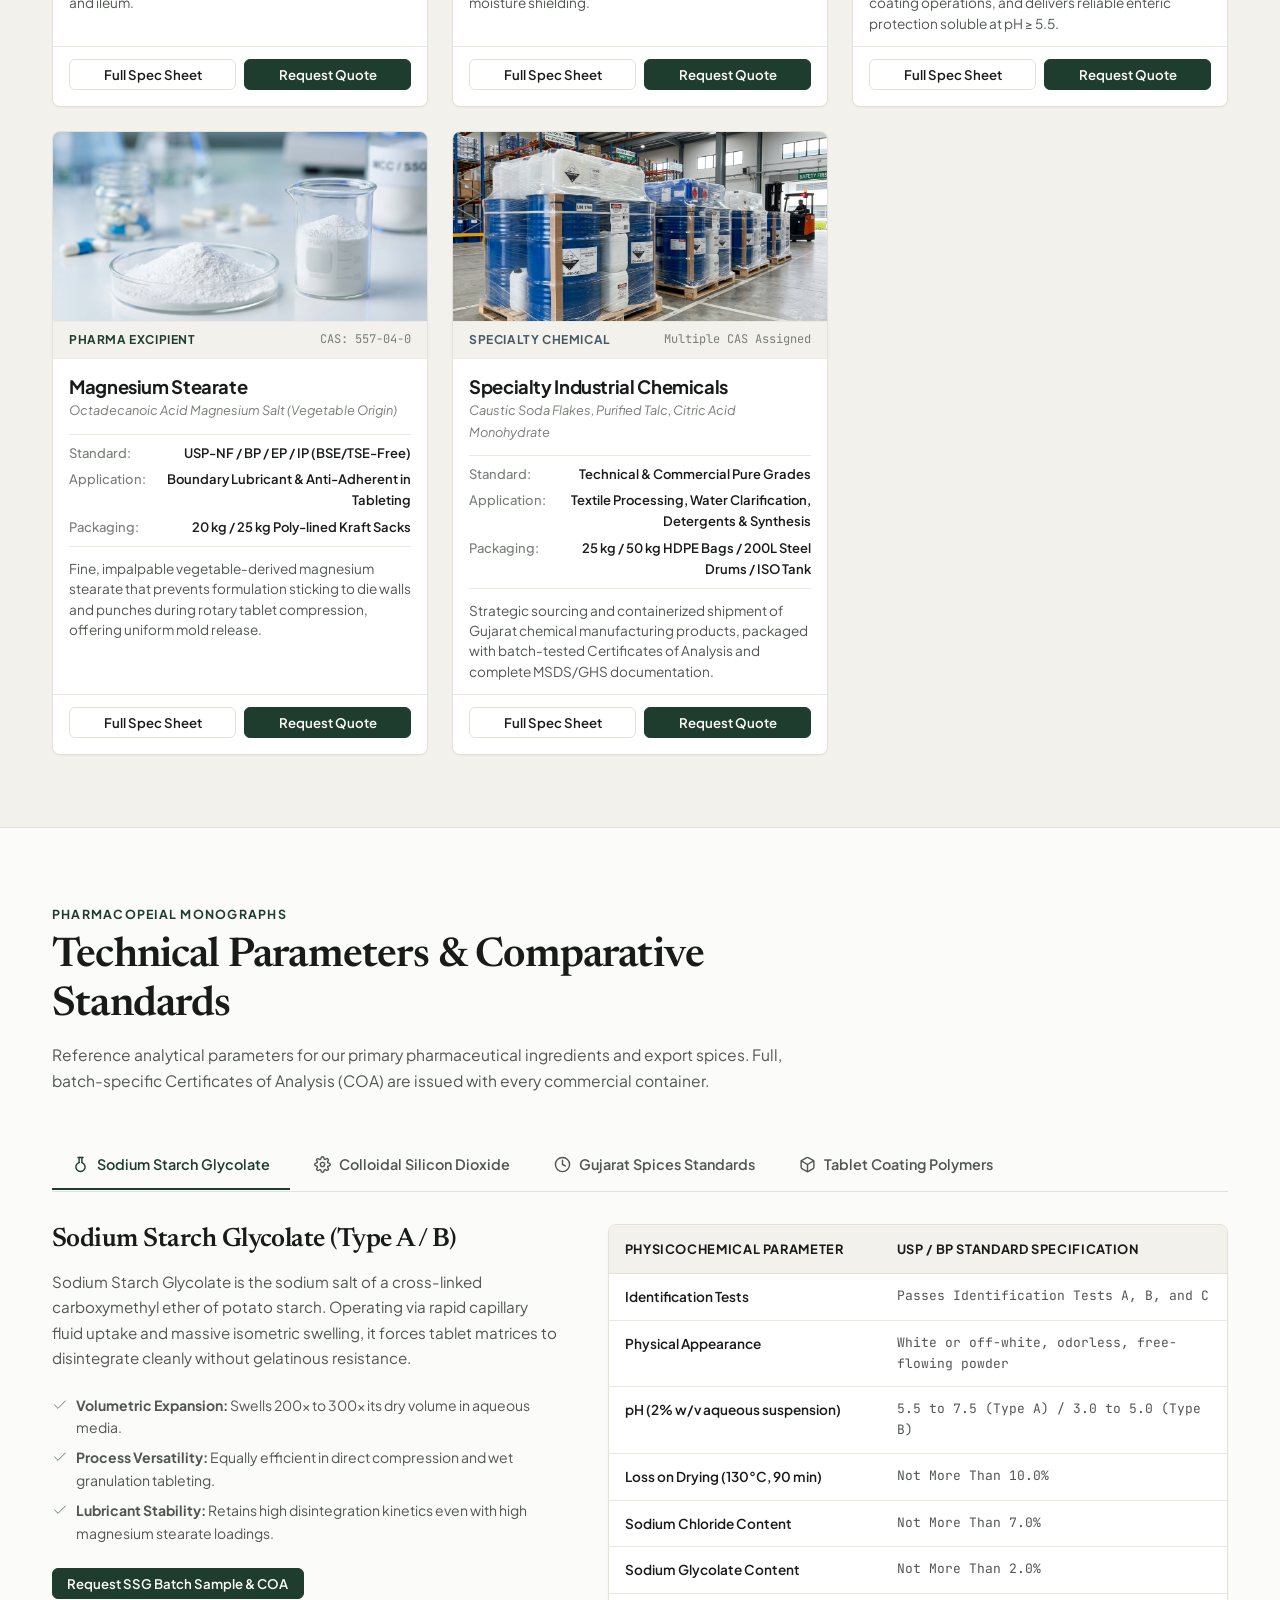
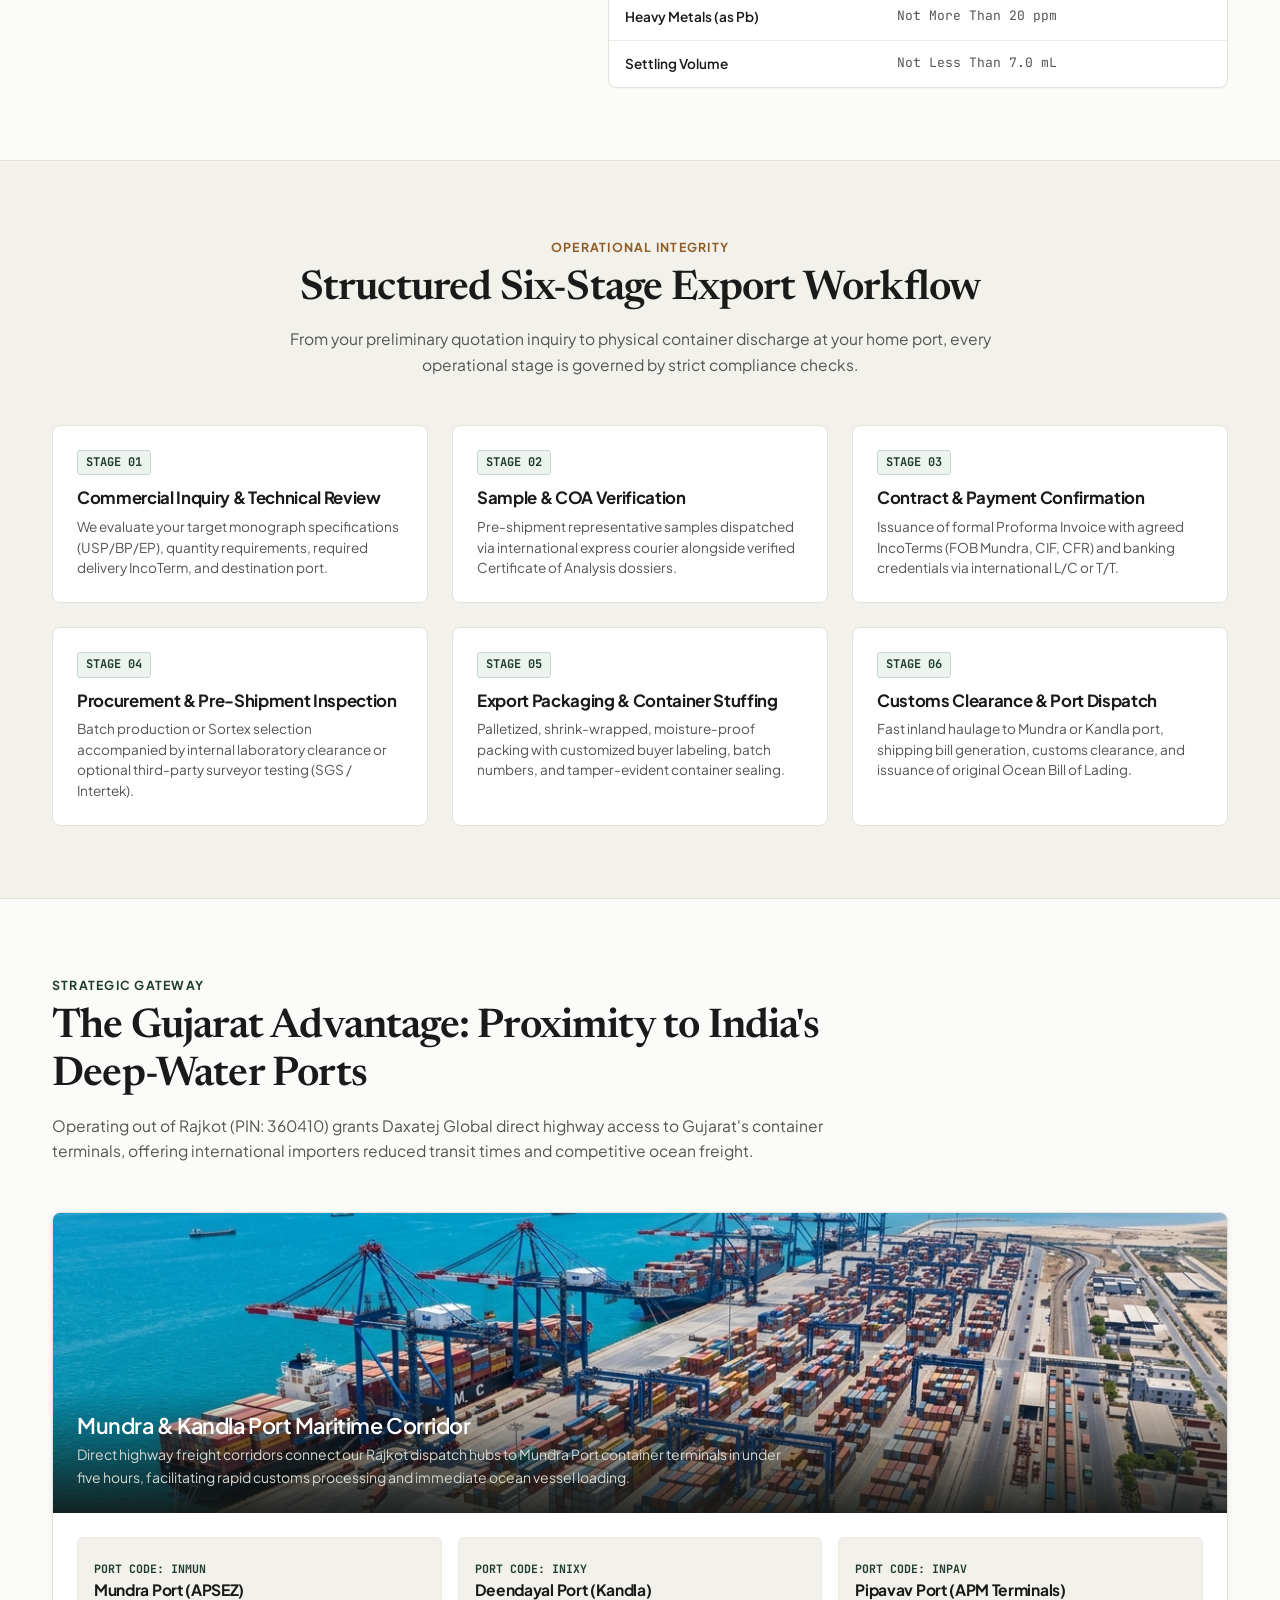
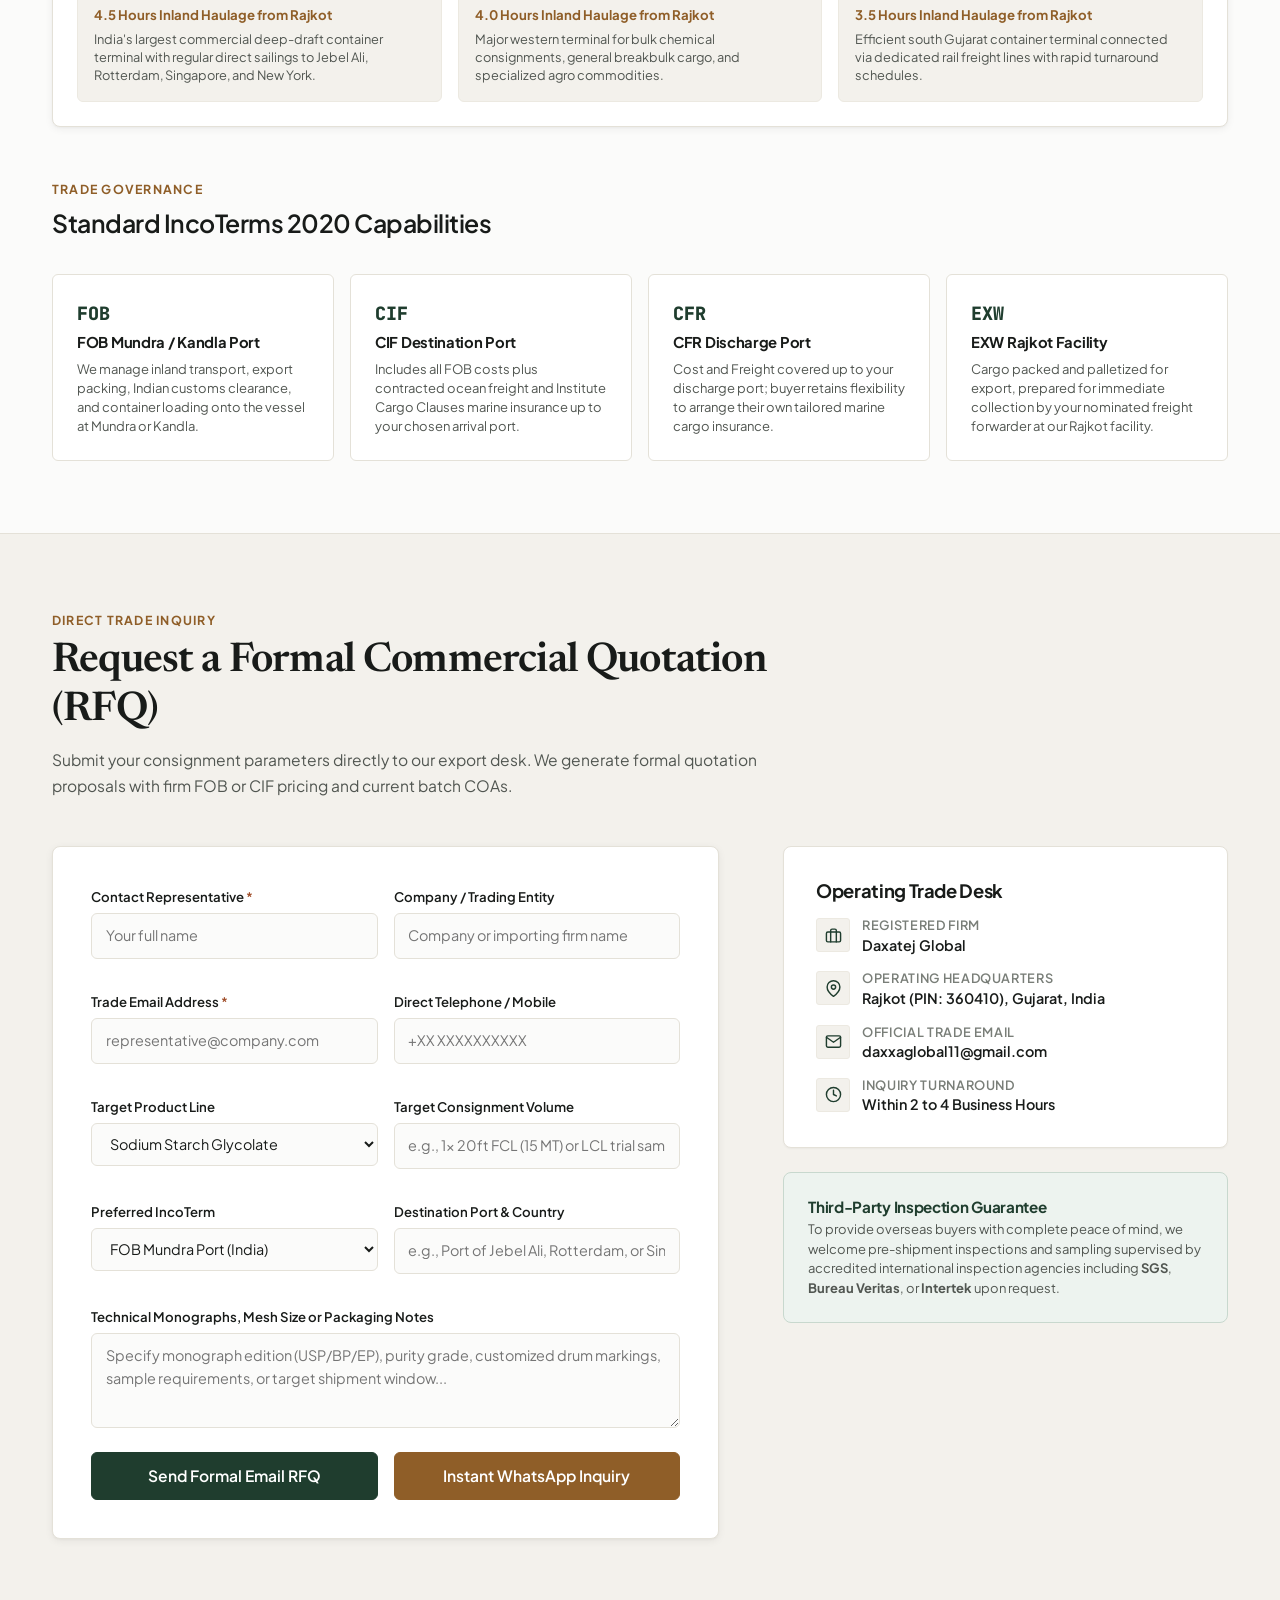
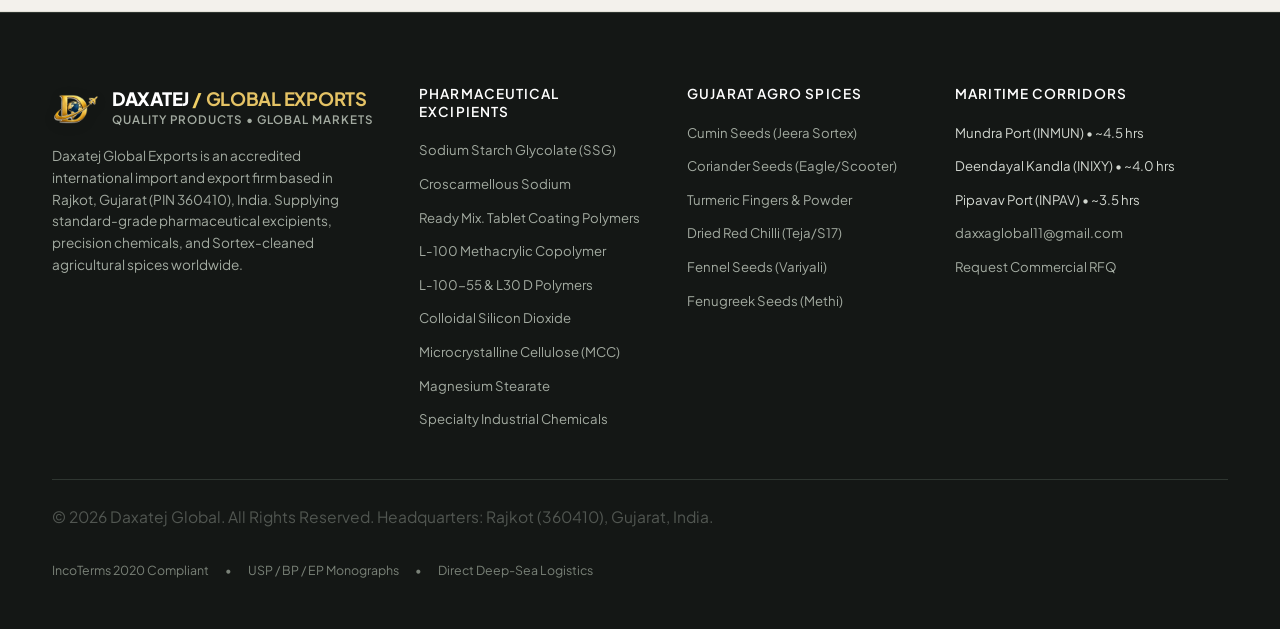
==== commit 6384445d: "Add official 3D gold and navy Daxatej Global Exports logo to website and favicon suite" ====
--- a/index.html
+++ b/index.html
@@ -11,13 +11,17 @@
   <meta name="author" content="Daxatej Global">
 
   <!-- Open Graph Meta Tags -->
-  <meta property="og:title" content="Daxatej Global — International Export & Import Trade House">
+  <meta property="og:title" content="Daxatej Global Exports — International Export & Import Trade House">
   <meta property="og:description" content="Leading Indian exporter of Sodium Starch Glycolate, Croscarmellous Sodium, Tablet Coating Polymers (L-100, L-100-55, L30 D, Ready Mix), Colloidal Silica, Specialty Chemicals, and Pure Indian Spices with direct Mundra Port logistics.">
   <meta property="og:type" content="website">
+  <meta property="og:image" content="images/daxatej_logo_full.png">
+  <meta name="twitter:card" content="summary_large_image">
+  <meta name="twitter:image" content="images/daxatej_logo_full.png">
 
   <!-- Official Brand Favicons & App Icons -->
   <link rel="icon" type="image/svg+xml" href="images/brand_icon.svg">
   <link rel="icon" type="image/png" sizes="32x32" href="images/favicon-32x32.png">
+  <link rel="icon" type="image/png" sizes="16x16" href="images/favicon-16x16.png">
   <link rel="shortcut icon" href="favicon.ico">
   <link rel="apple-touch-icon" sizes="180x180" href="images/apple-touch-icon.png">
 
@@ -83,13 +87,13 @@
        ========================================================================= -->
   <header class="main-header" id="mainHeader">
     <div class="container nav-inner">
-      <a href="#home" class="brand" aria-label="Daxatej Global Homepage">
+      <a href="#home" class="brand" aria-label="Daxatej Global Exports Homepage">
         <div class="brand-icon-wrap" aria-hidden="true">
-          <img src="images/brand_icon.svg" alt="Daxatej Global Official Brand Logo" class="brand-icon-img" width="44" height="44">
+          <img src="images/brand_icon.png" alt="Daxatej Global Exports Official 3D Brand Logo" class="brand-icon-img" width="48" height="48">
         </div>
         <div class="brand-text">
-          <span class="brand-title">DAXATEJ <span class="brand-slash">/</span> <span class="brand-title-accent">GLOBAL</span></span>
-          <span class="brand-subtitle">Export &bull; Import &bull; Global Commerce</span>
+          <span class="brand-title">DAXATEJ <span class="brand-slash">/</span> <span class="brand-title-accent">GLOBAL EXPORTS</span></span>
+          <span class="brand-subtitle">Quality Products &bull; Global Markets</span>
         </div>
       </a>
 
@@ -1055,17 +1059,17 @@
     <div class="container">
       <div class="footer-grid">
         <div class="footer-brand-summary">
-          <a href="#home" class="brand" style="margin-bottom: 0.75rem;">
+          <a href="#home" class="brand" style="margin-bottom: 0.75rem;" aria-label="Daxatej Global Exports Homepage">
             <div class="brand-icon-wrap" aria-hidden="true">
-              <img src="images/brand_icon.svg" alt="Daxatej Global Official Brand Logo" class="brand-icon-img" width="44" height="44">
+              <img src="images/brand_icon.png" alt="Daxatej Global Exports Official 3D Brand Logo" class="brand-icon-img" width="48" height="48">
             </div>
             <div class="brand-text">
-              <span class="brand-title">DAXATEJ <span class="brand-slash">/</span> <span class="brand-title-accent">GLOBAL</span></span>
-              <span class="brand-subtitle">Rajkot, Gujarat, India</span>
+              <span class="brand-title">DAXATEJ <span class="brand-slash">/</span> <span class="brand-title-accent">GLOBAL EXPORTS</span></span>
+              <span class="brand-subtitle">Quality Products &bull; Global Markets</span>
             </div>
           </a>
           <p>
-            Daxatej Global is an accredited international import and export firm based in Rajkot, Gujarat (PIN 360410), India. Supplying standard-grade pharmaceutical excipients, precision chemicals, and Sortex-cleaned agricultural spices worldwide.
+            Daxatej Global Exports is an accredited international import and export firm based in Rajkot, Gujarat (PIN 360410), India. Supplying standard-grade pharmaceutical excipients, precision chemicals, and Sortex-cleaned agricultural spices worldwide.
           </p>
         </div>
 
--- a/css/styles.css
+++ b/css/styles.css
@@ -470,21 +470,17 @@
 }
 
 .brand-icon-wrap {
-  width: 44px;
-  height: 44px;
-  border-radius: 11px;
+  width: 48px;
+  height: 48px;
   flex-shrink: 0;
   display: flex;
   align-items: center;
   justify-content: center;
-  overflow: hidden;
-  box-shadow: 0 2px 8px rgba(0, 0, 0, 0.08);
-  transition: transform var(--transition-fast), box-shadow var(--transition-fast);
-}
-
-.brand-icon-wrap:hover {
-  transform: translateY(-1px);
-  box-shadow: 0 4px 14px rgba(216, 248, 55, 0.35);
+  transition: transform var(--transition-fast);
+}
+
+.brand:hover .brand-icon-wrap {
+  transform: translateY(-1px) scale(1.04);
 }
 
 .brand-icon-img {
@@ -492,6 +488,12 @@
   height: 100%;
   display: block;
   object-fit: contain;
+  filter: drop-shadow(0 2px 6px rgba(0, 0, 0, 0.1));
+  transition: filter var(--transition-fast);
+}
+
+.brand:hover .brand-icon-img {
+  filter: drop-shadow(0 4px 14px rgba(212, 175, 55, 0.4));
 }
 
 .brand-monogram {
@@ -530,13 +532,13 @@
 }
 
 .brand-slash {
-  color: #8CC200;
+  color: #C59B27;
   font-weight: 800;
   margin: 0 1px;
 }
 
 .brand-title-accent {
-  color: var(--color-accent-bronze);
+  color: #0E2A47;
   font-weight: 700;
 }
 
@@ -555,11 +557,11 @@
 }
 
 .site-footer .brand-slash {
-  color: #DCFC57;
+  color: #F0CF65;
 }
 
 .site-footer .brand-title-accent {
-  color: #E2E8DF;
+  color: #E5C365;
 }
 
 .site-footer .brand-subtitle {
@@ -1972,9 +1974,8 @@
   }
 
   .brand-icon-wrap {
-    width: 36px;
-    height: 36px;
-    border-radius: 9px;
+    width: 40px;
+    height: 40px;
   }
 
   .brand-monogram {
@@ -2268,9 +2269,8 @@
 /* Compact Mobile Screens (<= 480px) */
 @media (max-width: 480px) {
   .brand-icon-wrap {
-    width: 34px;
-    height: 34px;
-    border-radius: 8px;
+    width: 36px;
+    height: 36px;
   }
 
   .brand-title {
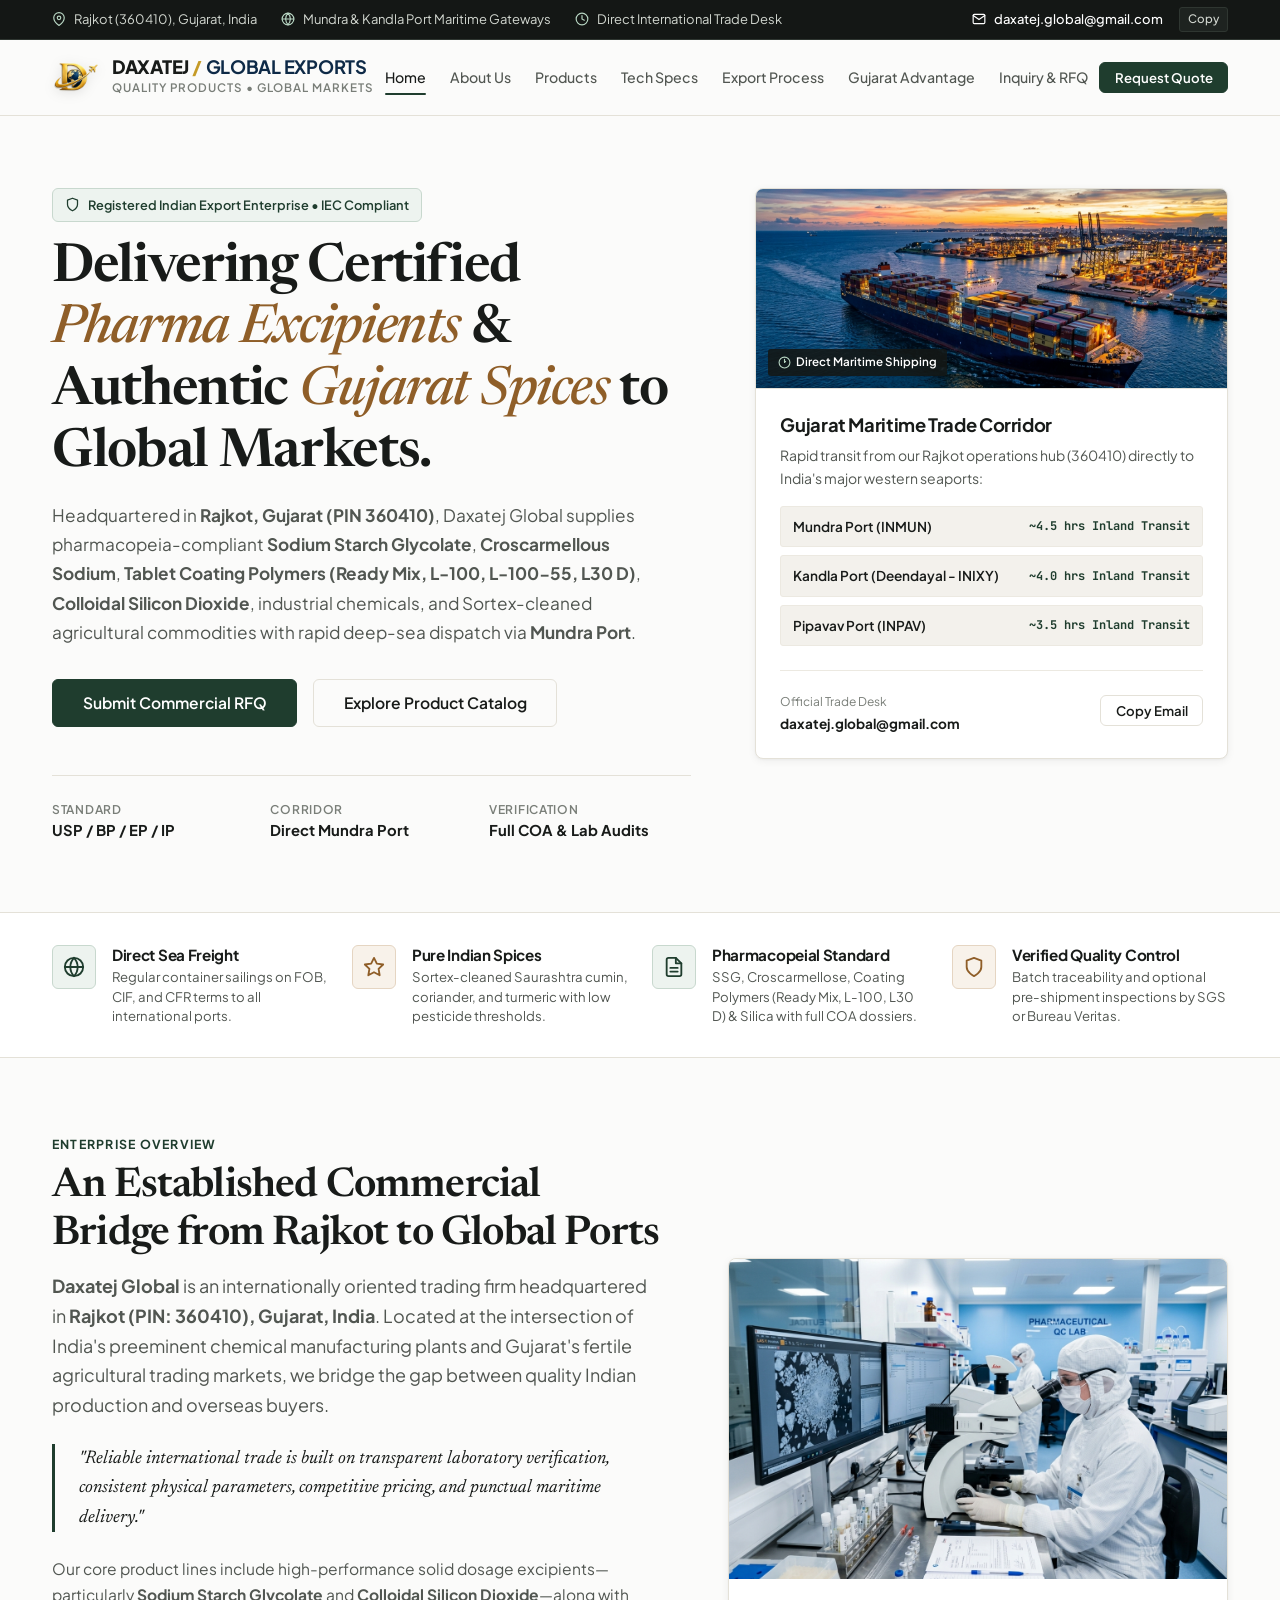
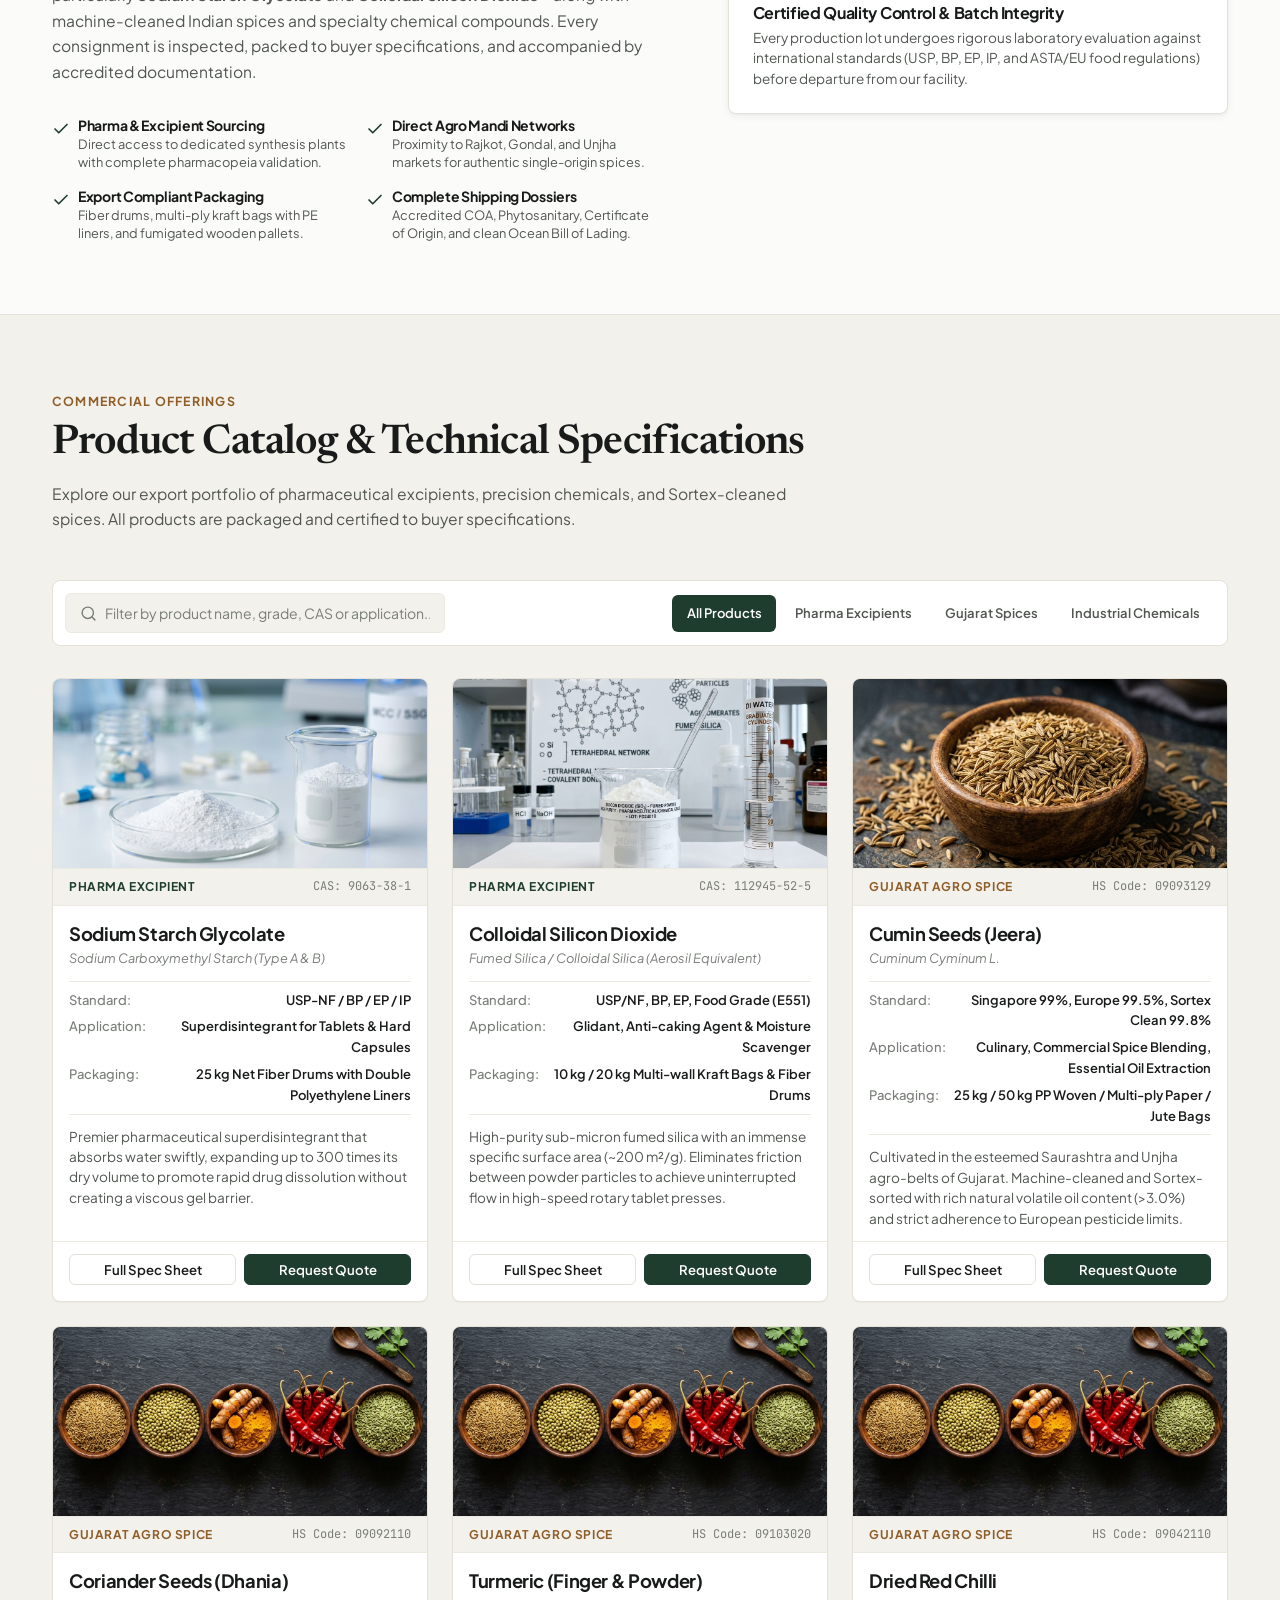
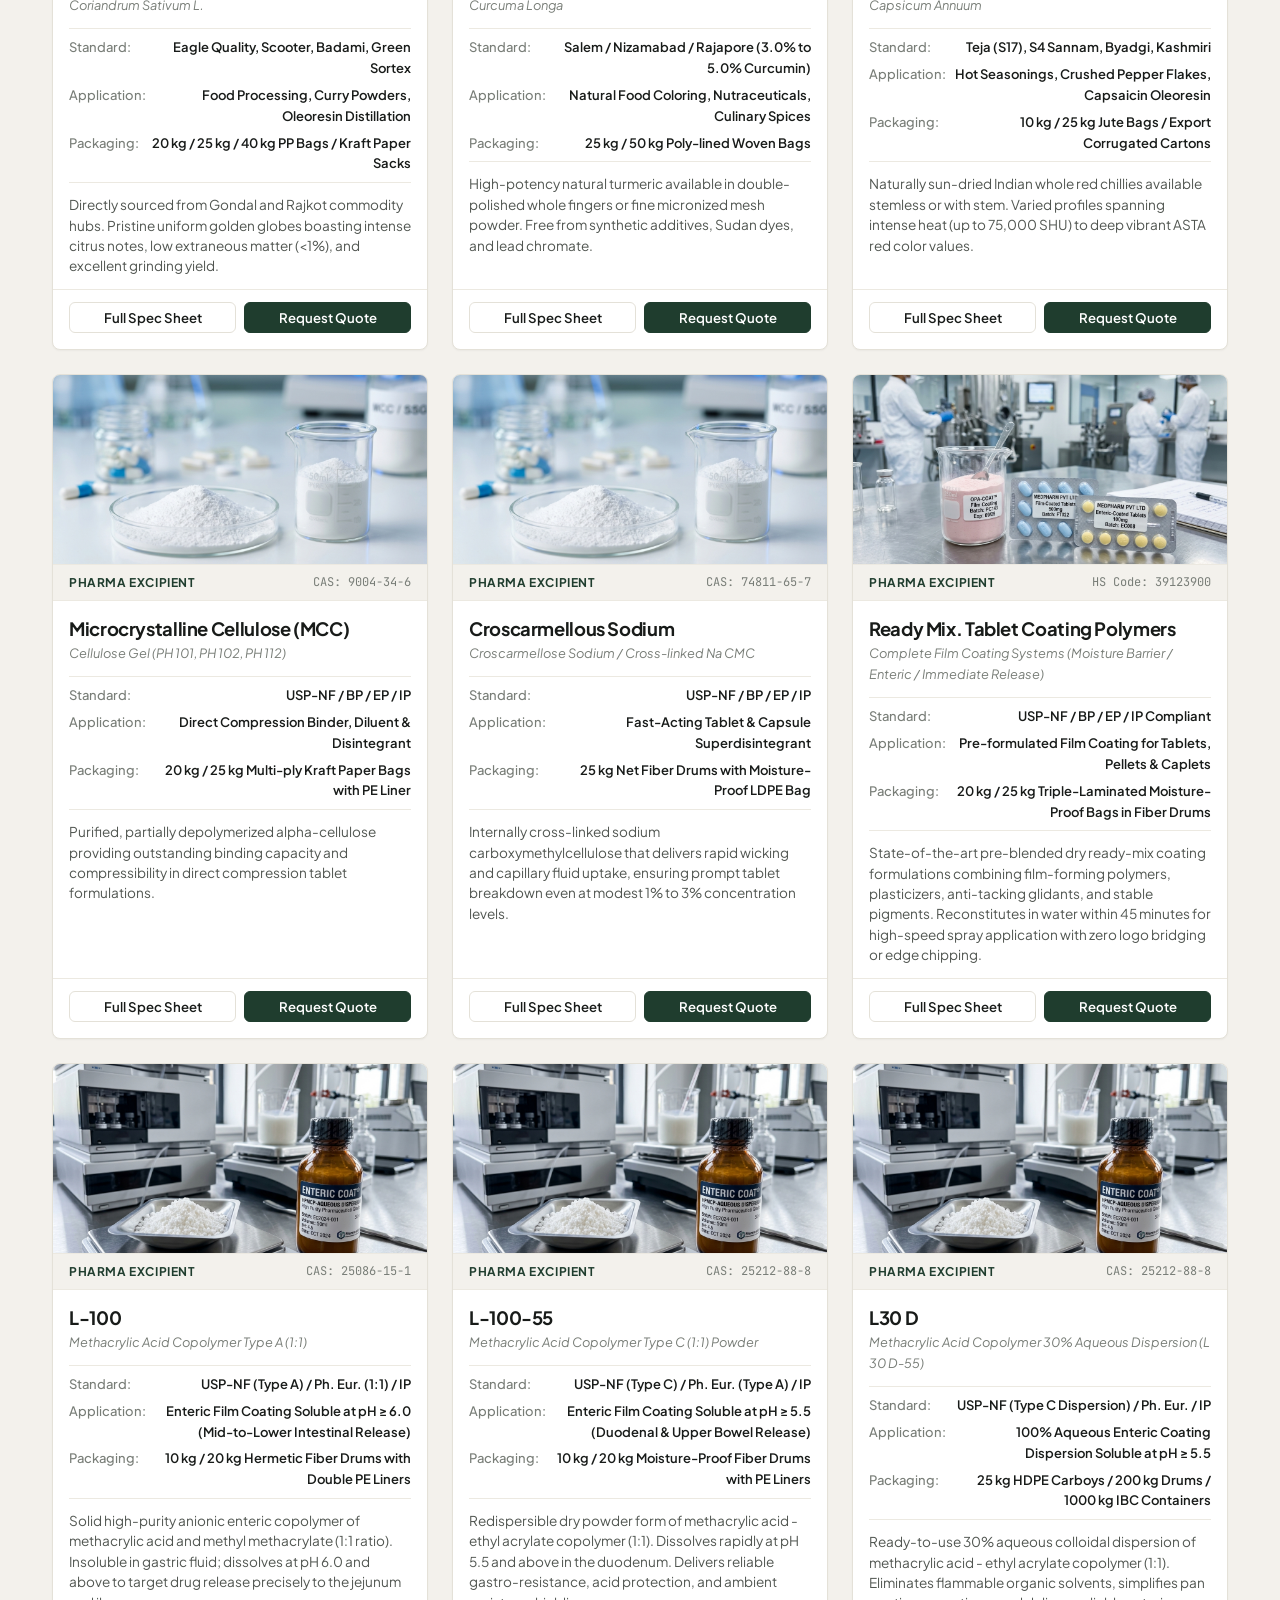
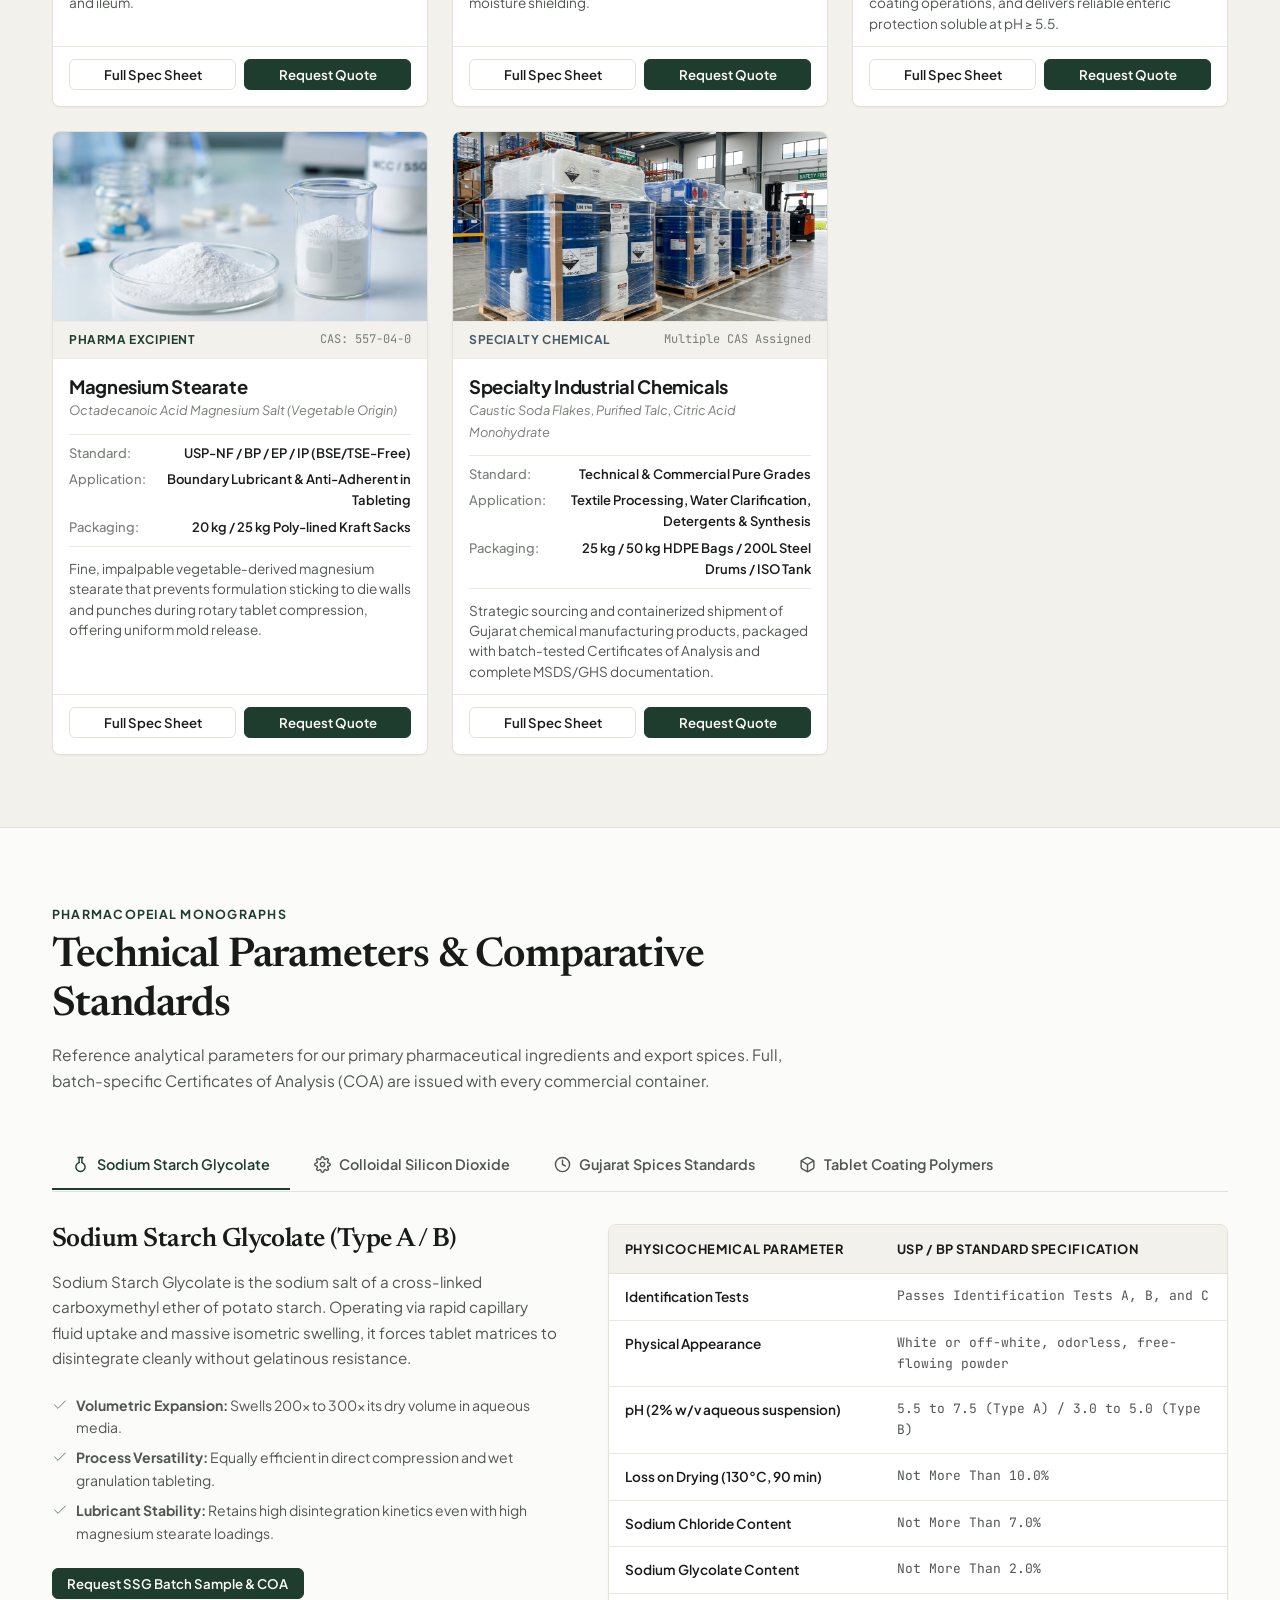
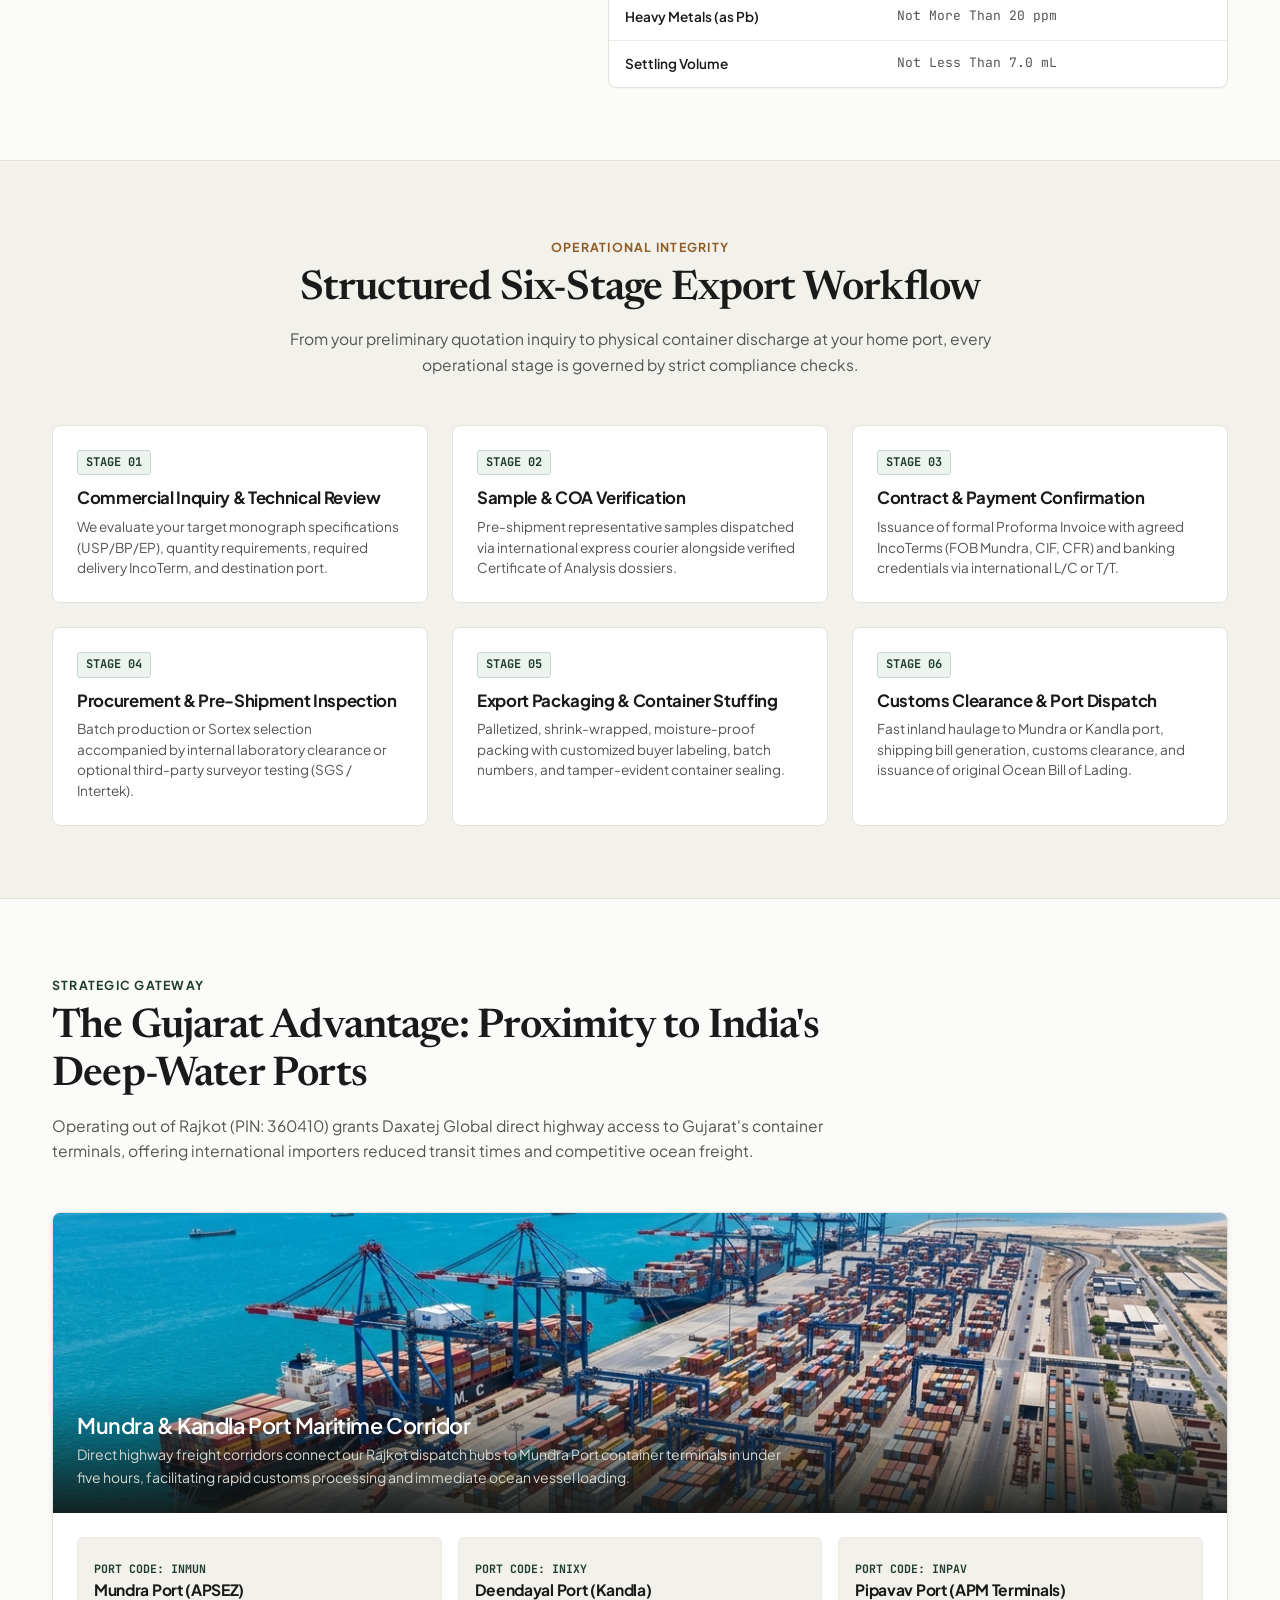
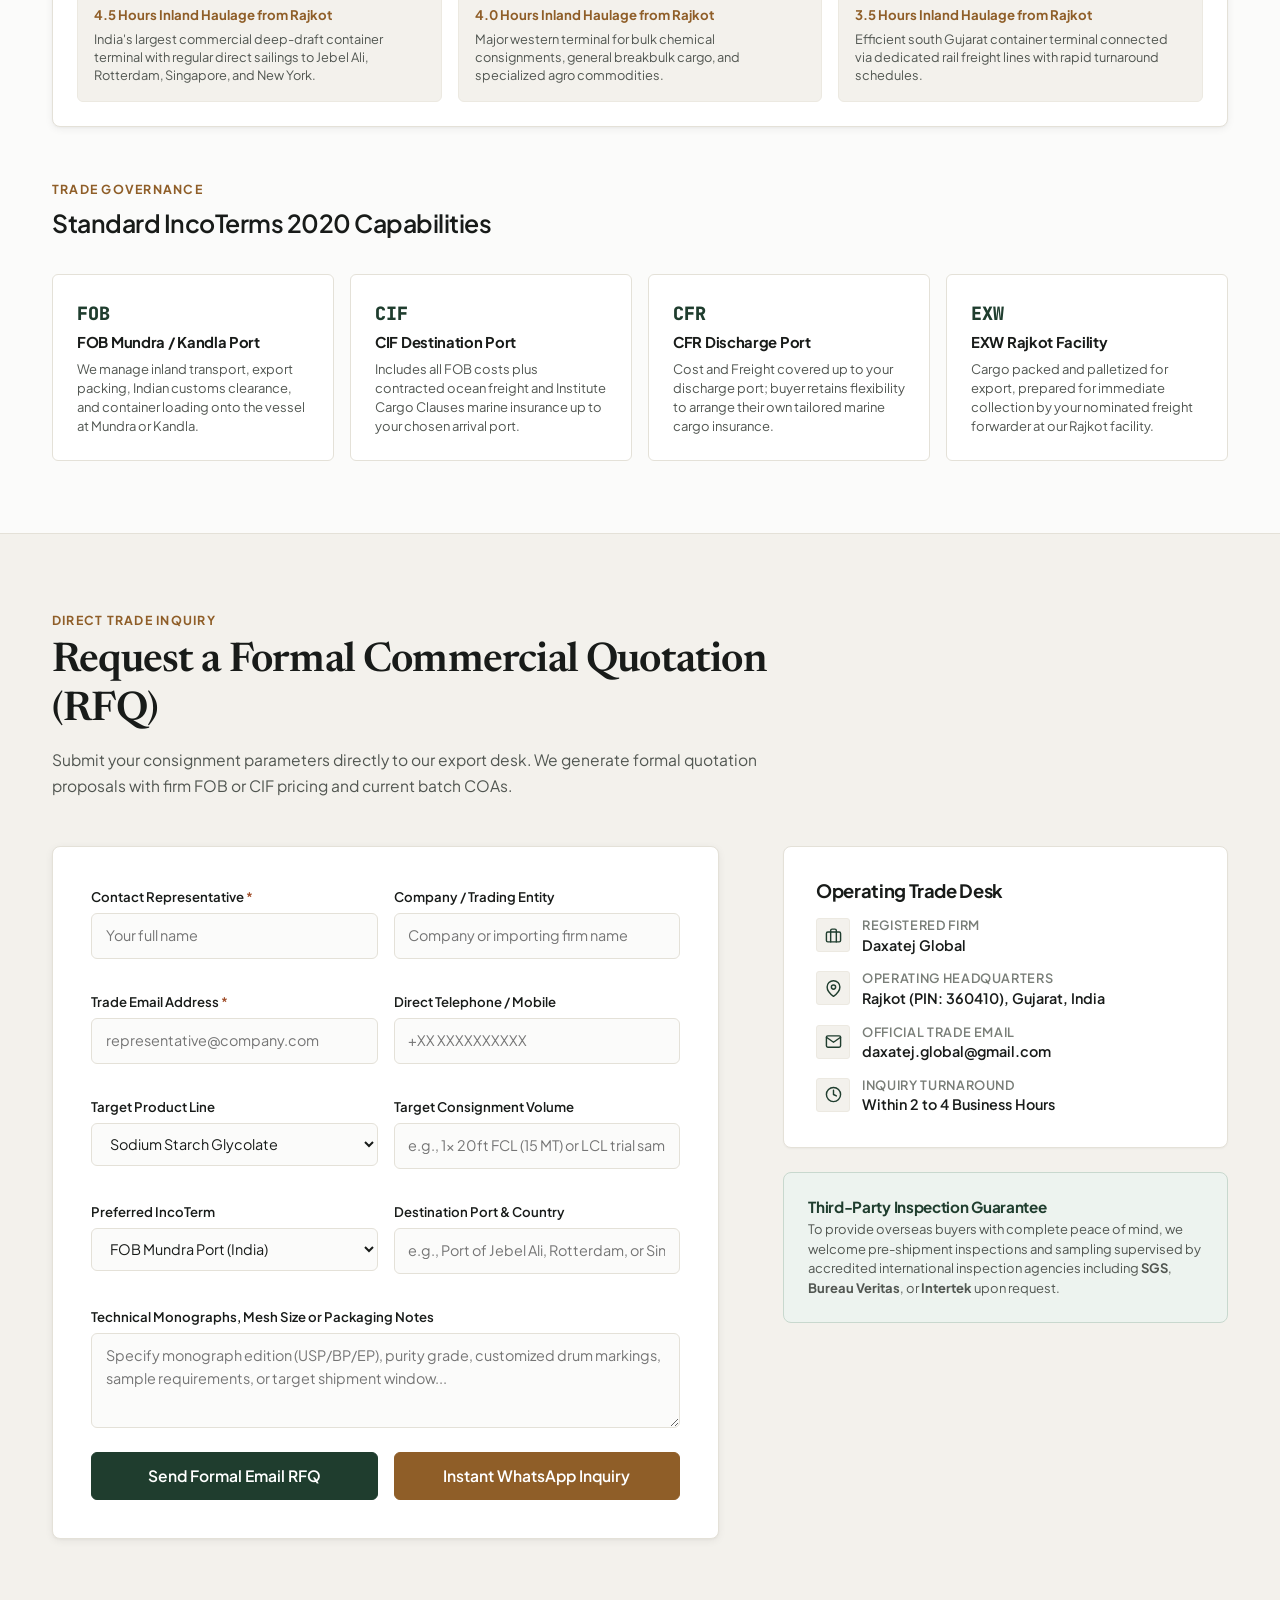
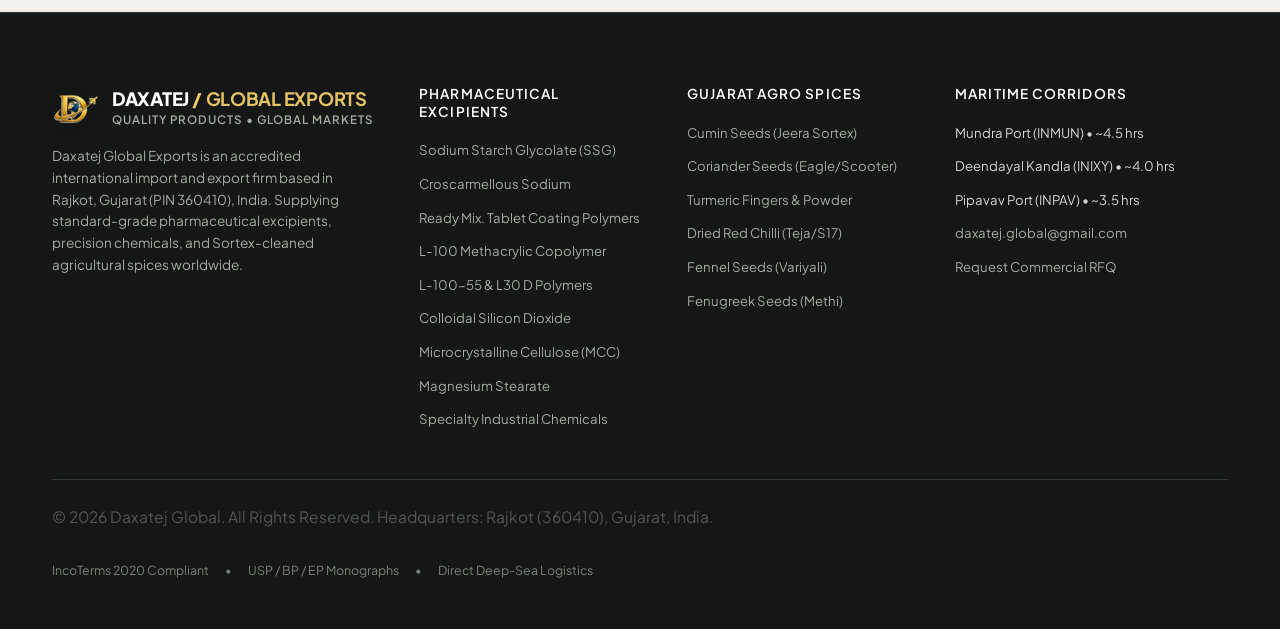
==== commit 3d13406f: "Update official trade email across portal and RFQ engine to daxatej.global@gmail.com" ====
--- a/index.html
+++ b/index.html
@@ -68,12 +68,12 @@
       </div>
 
       <div class="top-notice-right">
-        <a href="mailto:daxxaglobal11@gmail.com" class="top-contact-link">
+        <a href="mailto:daxatej.global@gmail.com" class="top-contact-link">
           <svg viewBox="0 0 24 24" fill="none" stroke="currentColor" stroke-width="2" stroke-linecap="round" stroke-linejoin="round" style="width: 14px; height: 14px;">
             <path d="M4 4h16c1.1 0 2 .9 2 2v12c0 1.1-.9 2-2 2H4c-1.1 0-2-.9-2-2V6c0-1.1.9-2 2-2z"></path>
             <polyline points="22,6 12,13 2,6"></polyline>
           </svg>
-          daxxaglobal11@gmail.com
+          daxatej.global@gmail.com
         </a>
         <button type="button" class="copy-pill-btn" onclick="copyTradeEmail()" title="Copy official trade email">
           Copy
@@ -212,7 +212,7 @@
             <div class="trade-card-footer">
               <div>
                 <span class="card-contact-hint">Official Trade Desk</span>
-                <div class="card-contact-email">daxxaglobal11@gmail.com</div>
+                <div class="card-contact-email">daxatej.global@gmail.com</div>
               </div>
               <button type="button" class="btn btn-outline btn-sm" onclick="copyTradeEmail()">
                 Copy Email
@@ -1021,7 +1021,7 @@
                   </div>
                   <div class="contact-row-text">
                     <h5>Official Trade Email</h5>
-                    <p><a href="mailto:daxxaglobal11@gmail.com">daxxaglobal11@gmail.com</a></p>
+                    <p><a href="mailto:daxatej.global@gmail.com">daxatej.global@gmail.com</a></p>
                   </div>
                 </div>
 
@@ -1106,7 +1106,7 @@
             <li><span style="color: #D2D7D0; font-size: 0.825rem;">Mundra Port (INMUN) &bull; ~4.5 hrs</span></li>
             <li><span style="color: #D2D7D0; font-size: 0.825rem;">Deendayal Kandla (INIXY) &bull; ~4.0 hrs</span></li>
             <li><span style="color: #D2D7D0; font-size: 0.825rem;">Pipavav Port (INPAV) &bull; ~3.5 hrs</span></li>
-            <li><a href="mailto:daxxaglobal11@gmail.com">daxxaglobal11@gmail.com</a></li>
+            <li><a href="mailto:daxatej.global@gmail.com">daxatej.global@gmail.com</a></li>
             <li><a href="#rfq">Request Commercial RFQ</a></li>
           </ul>
         </div>
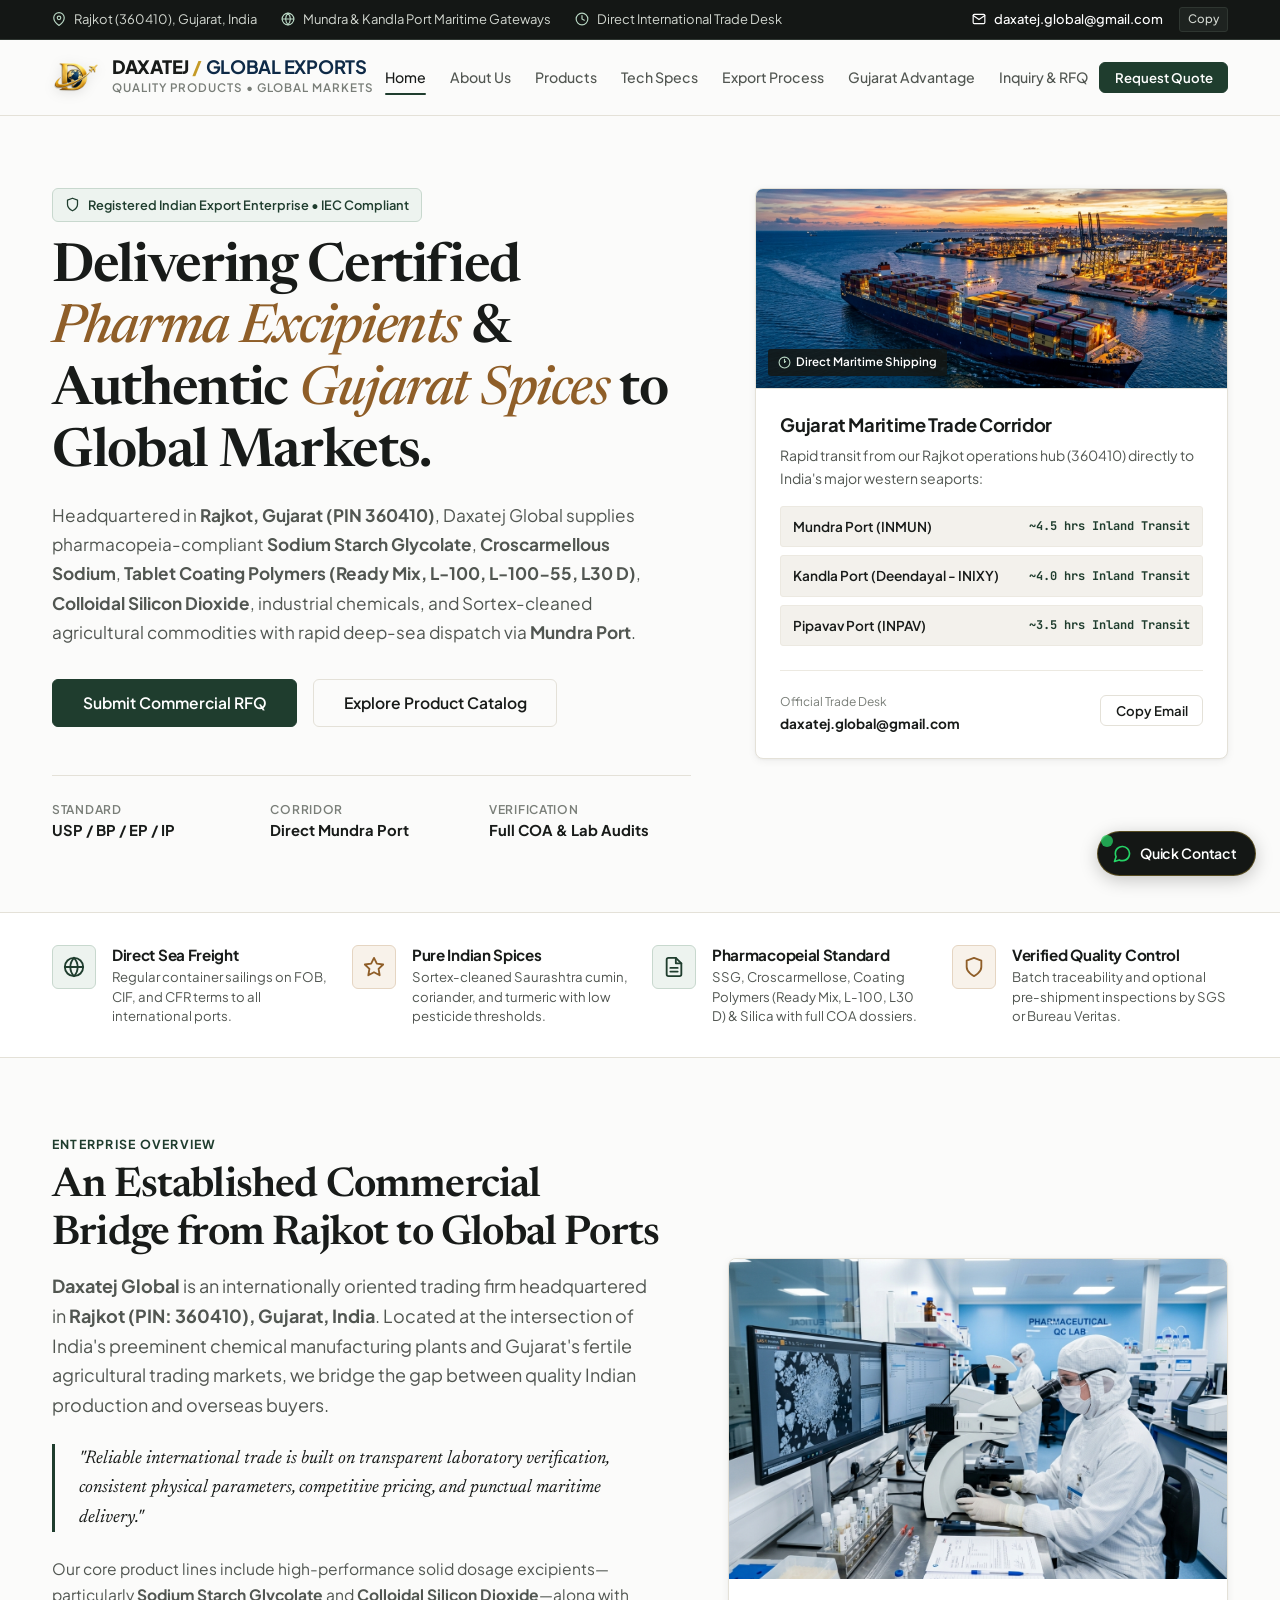
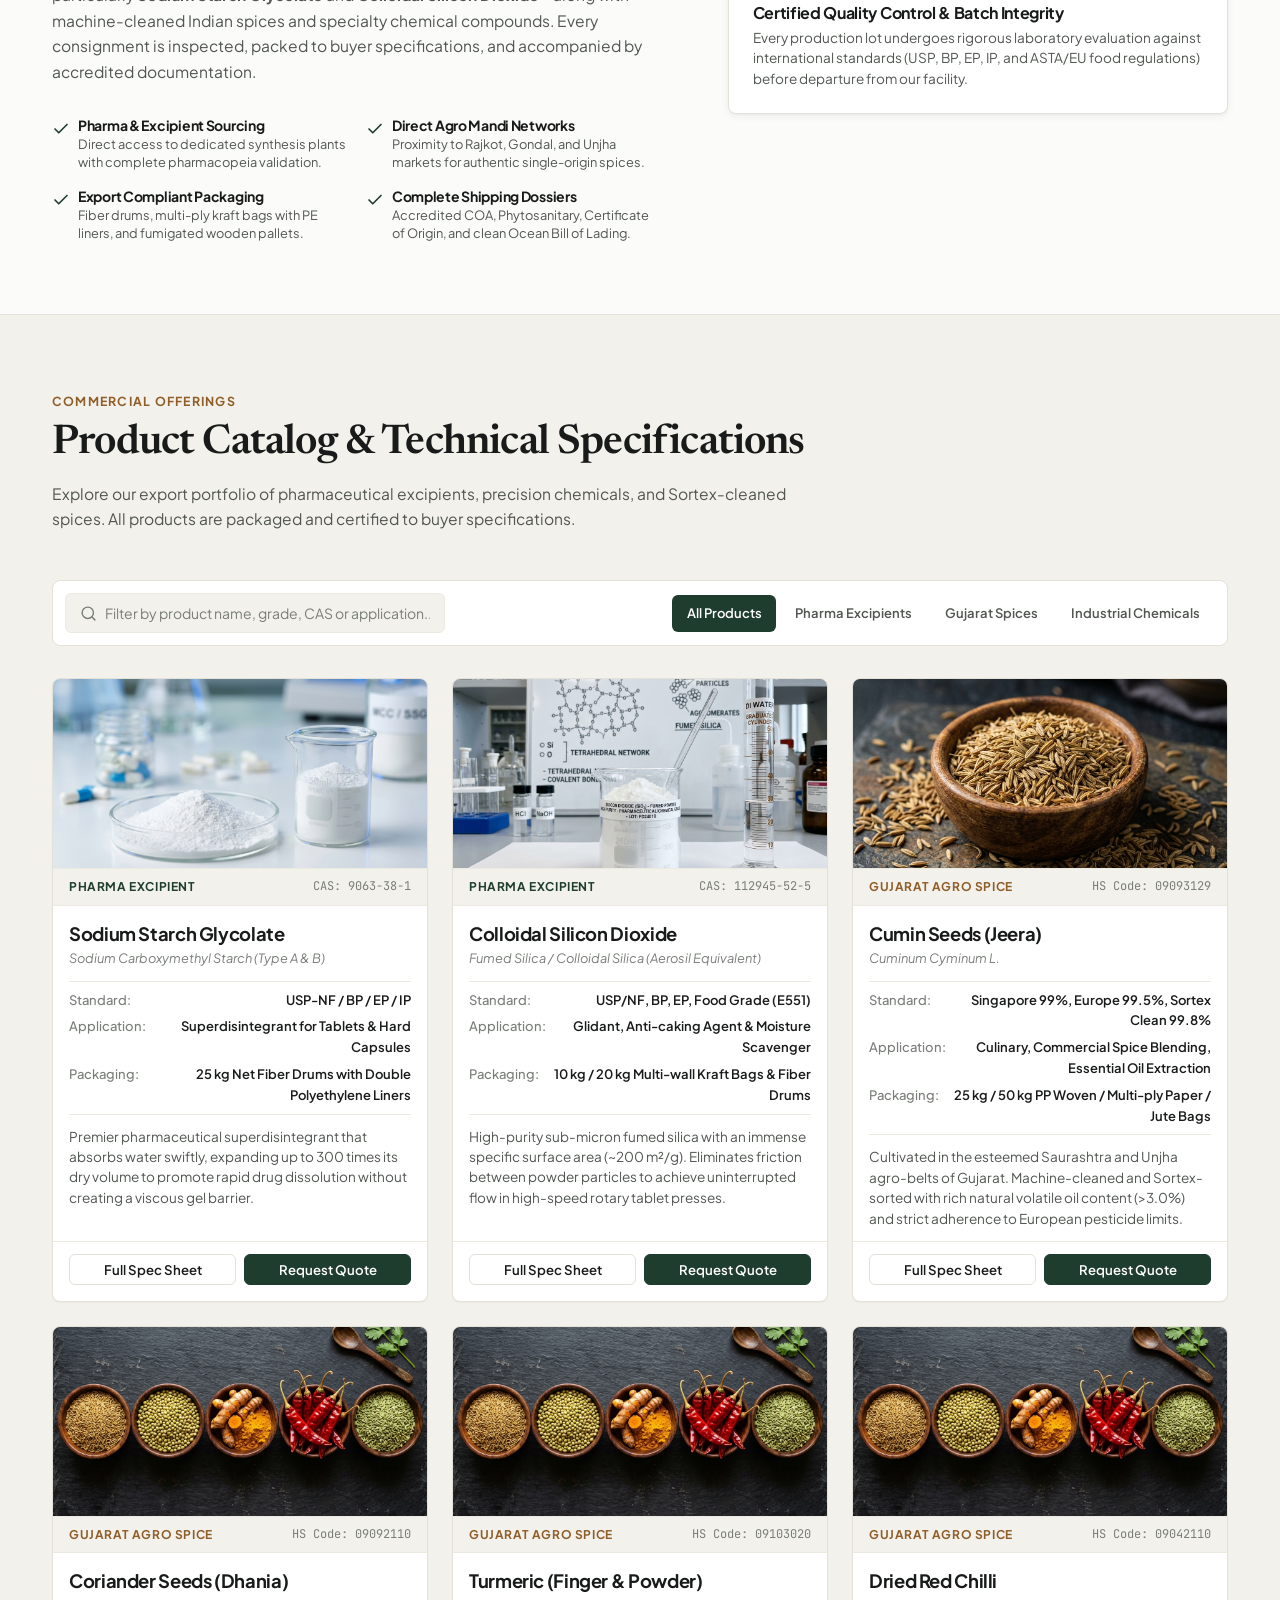
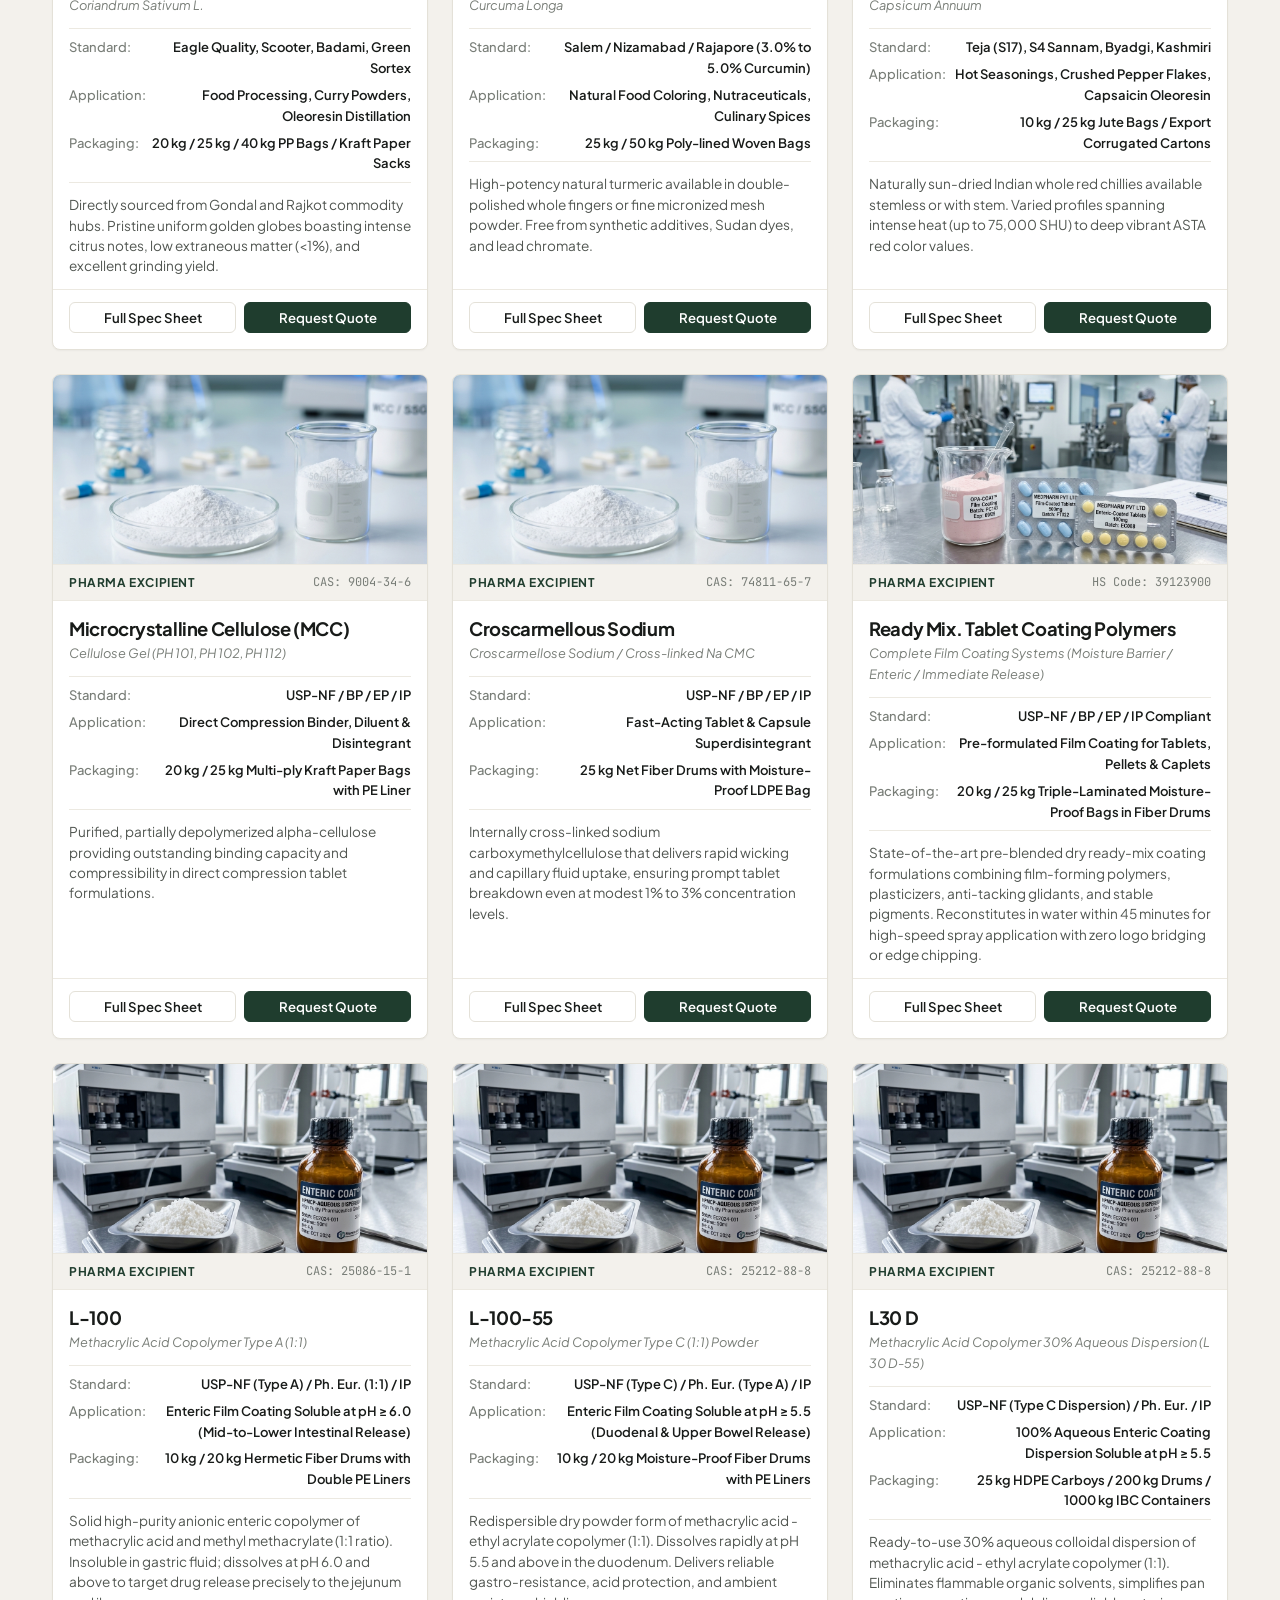
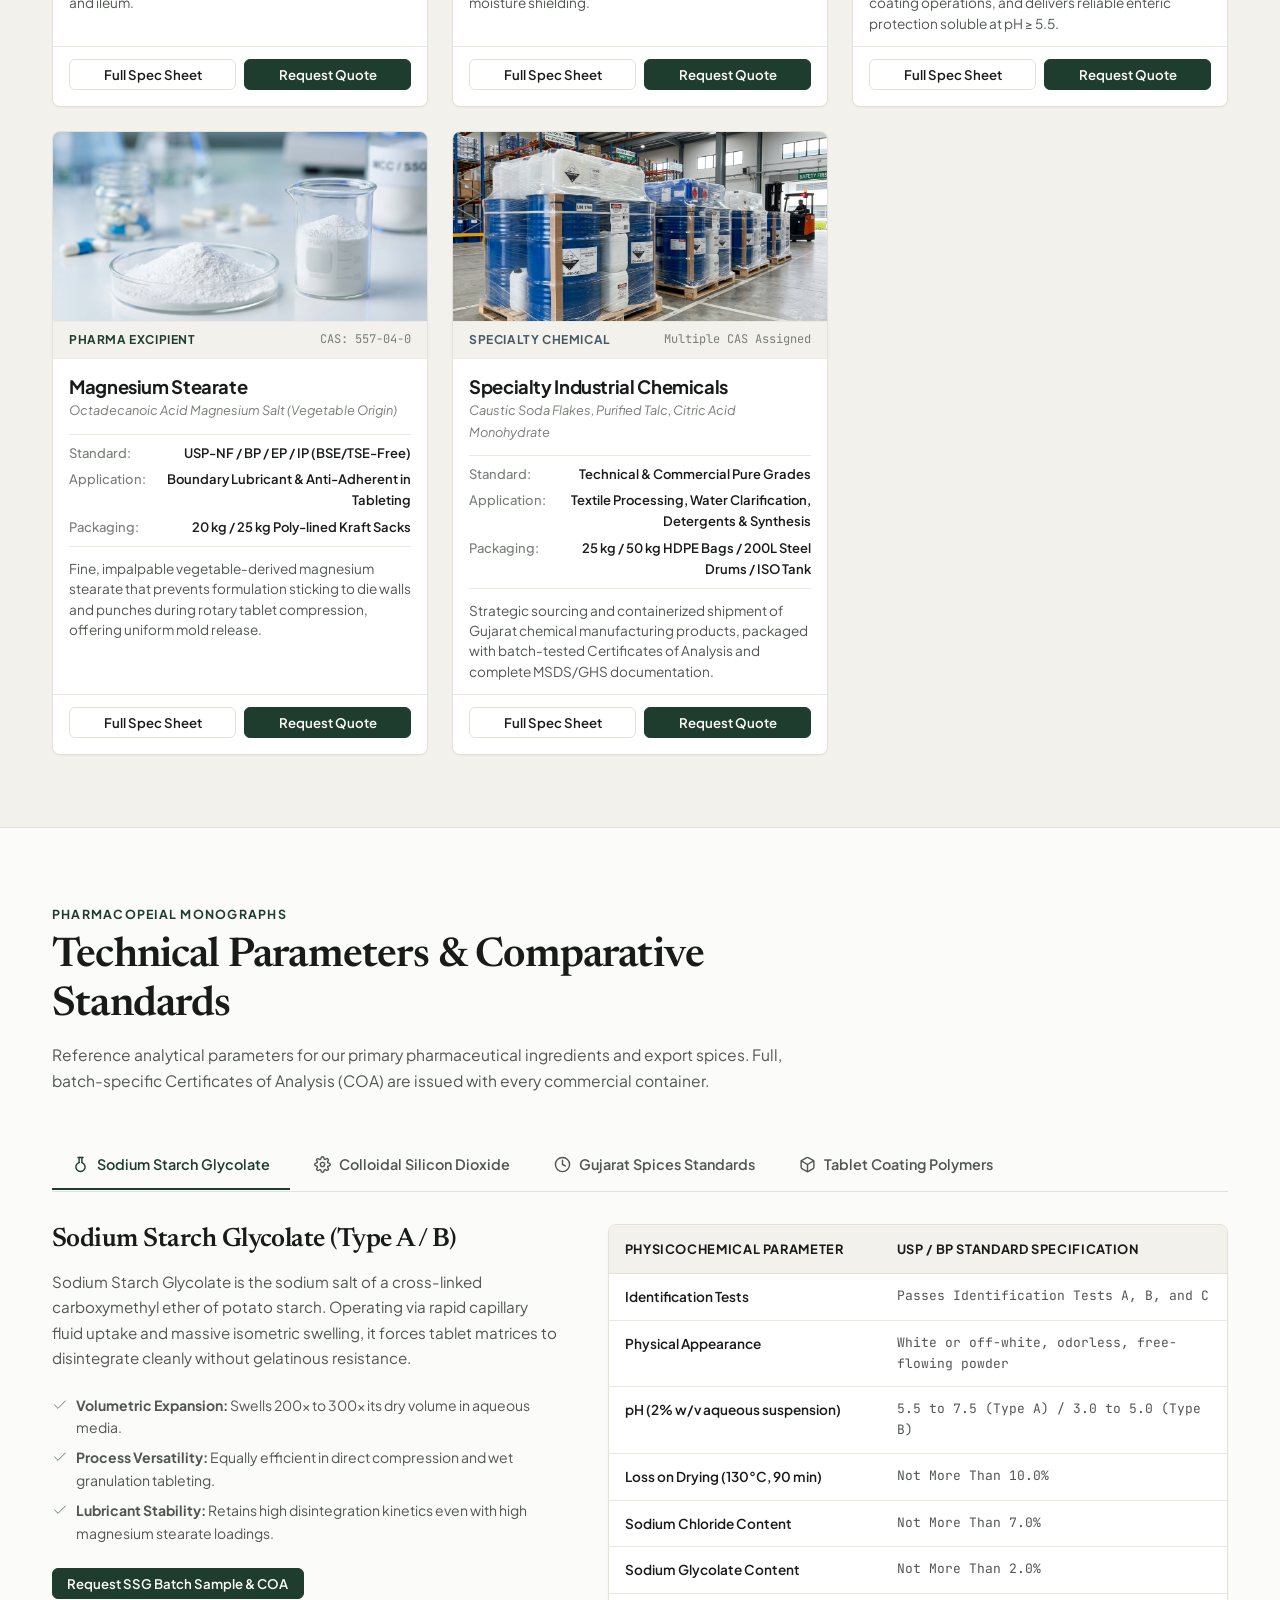
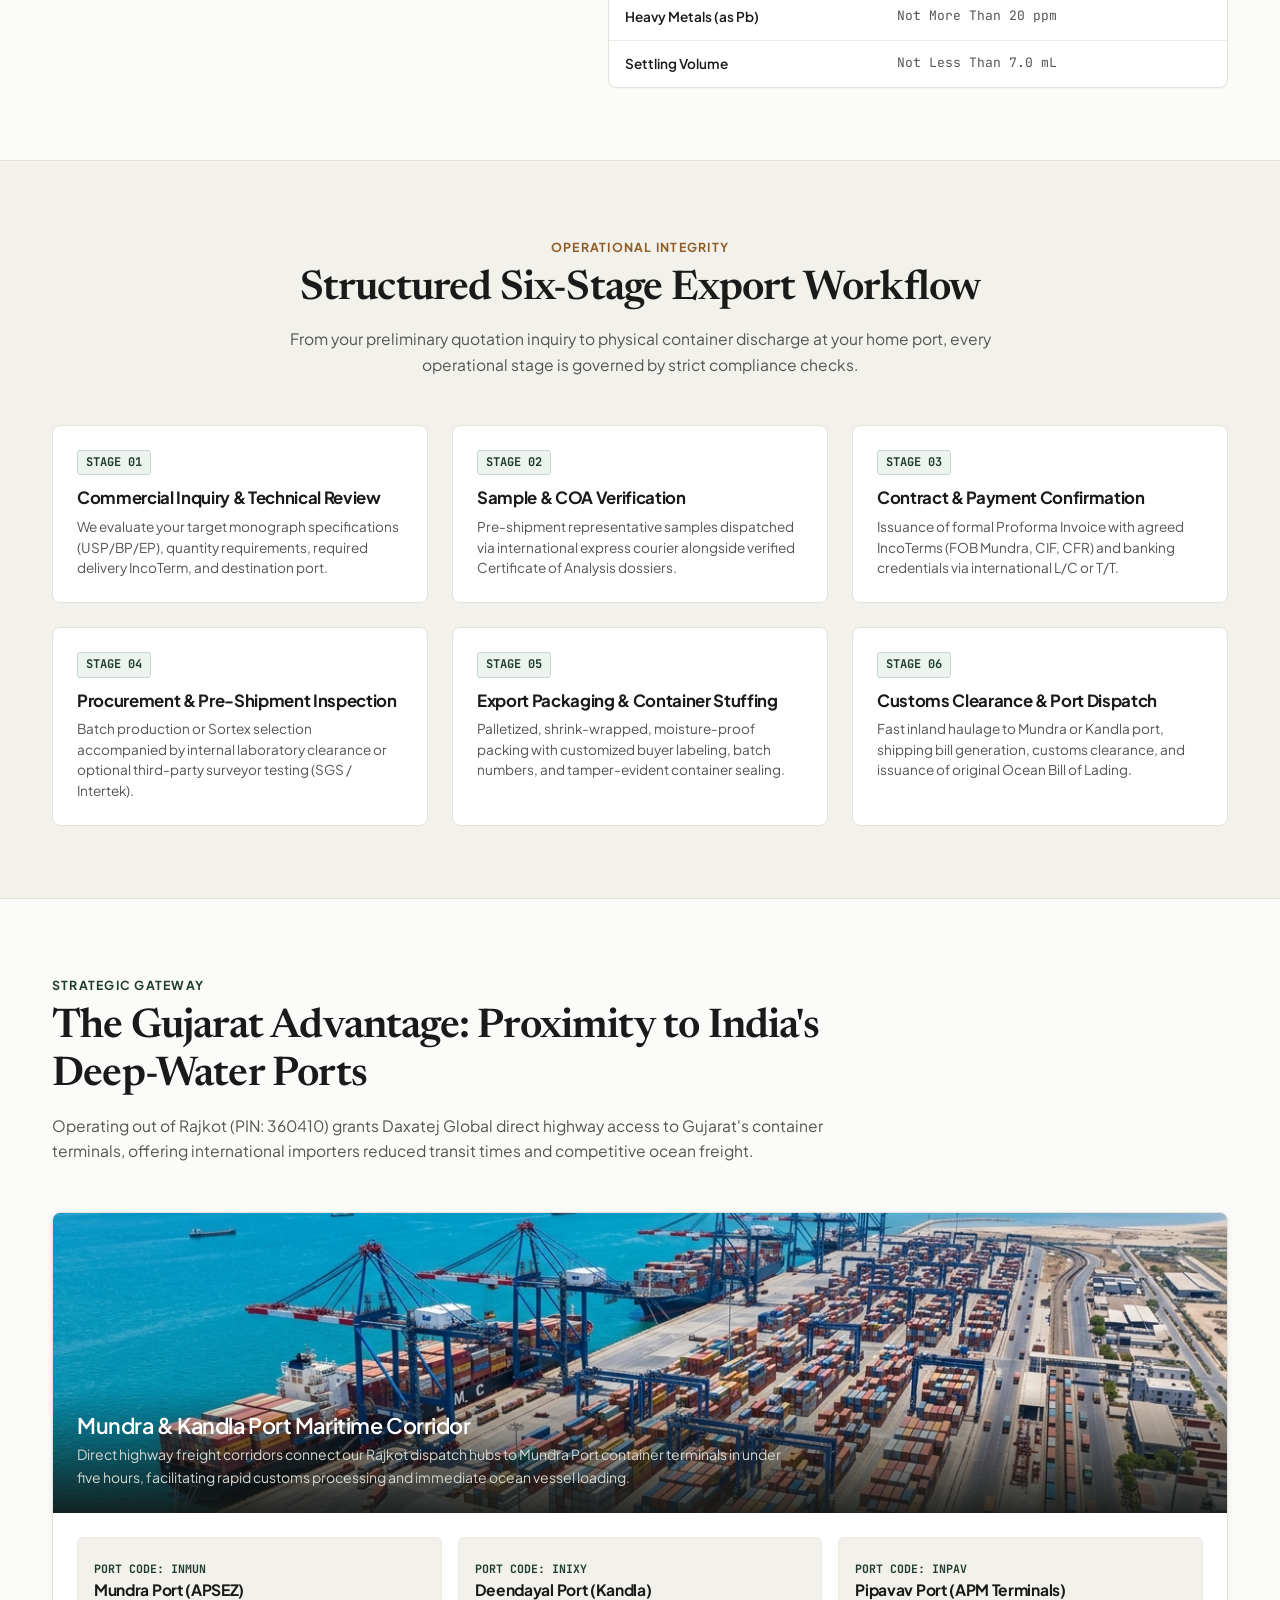
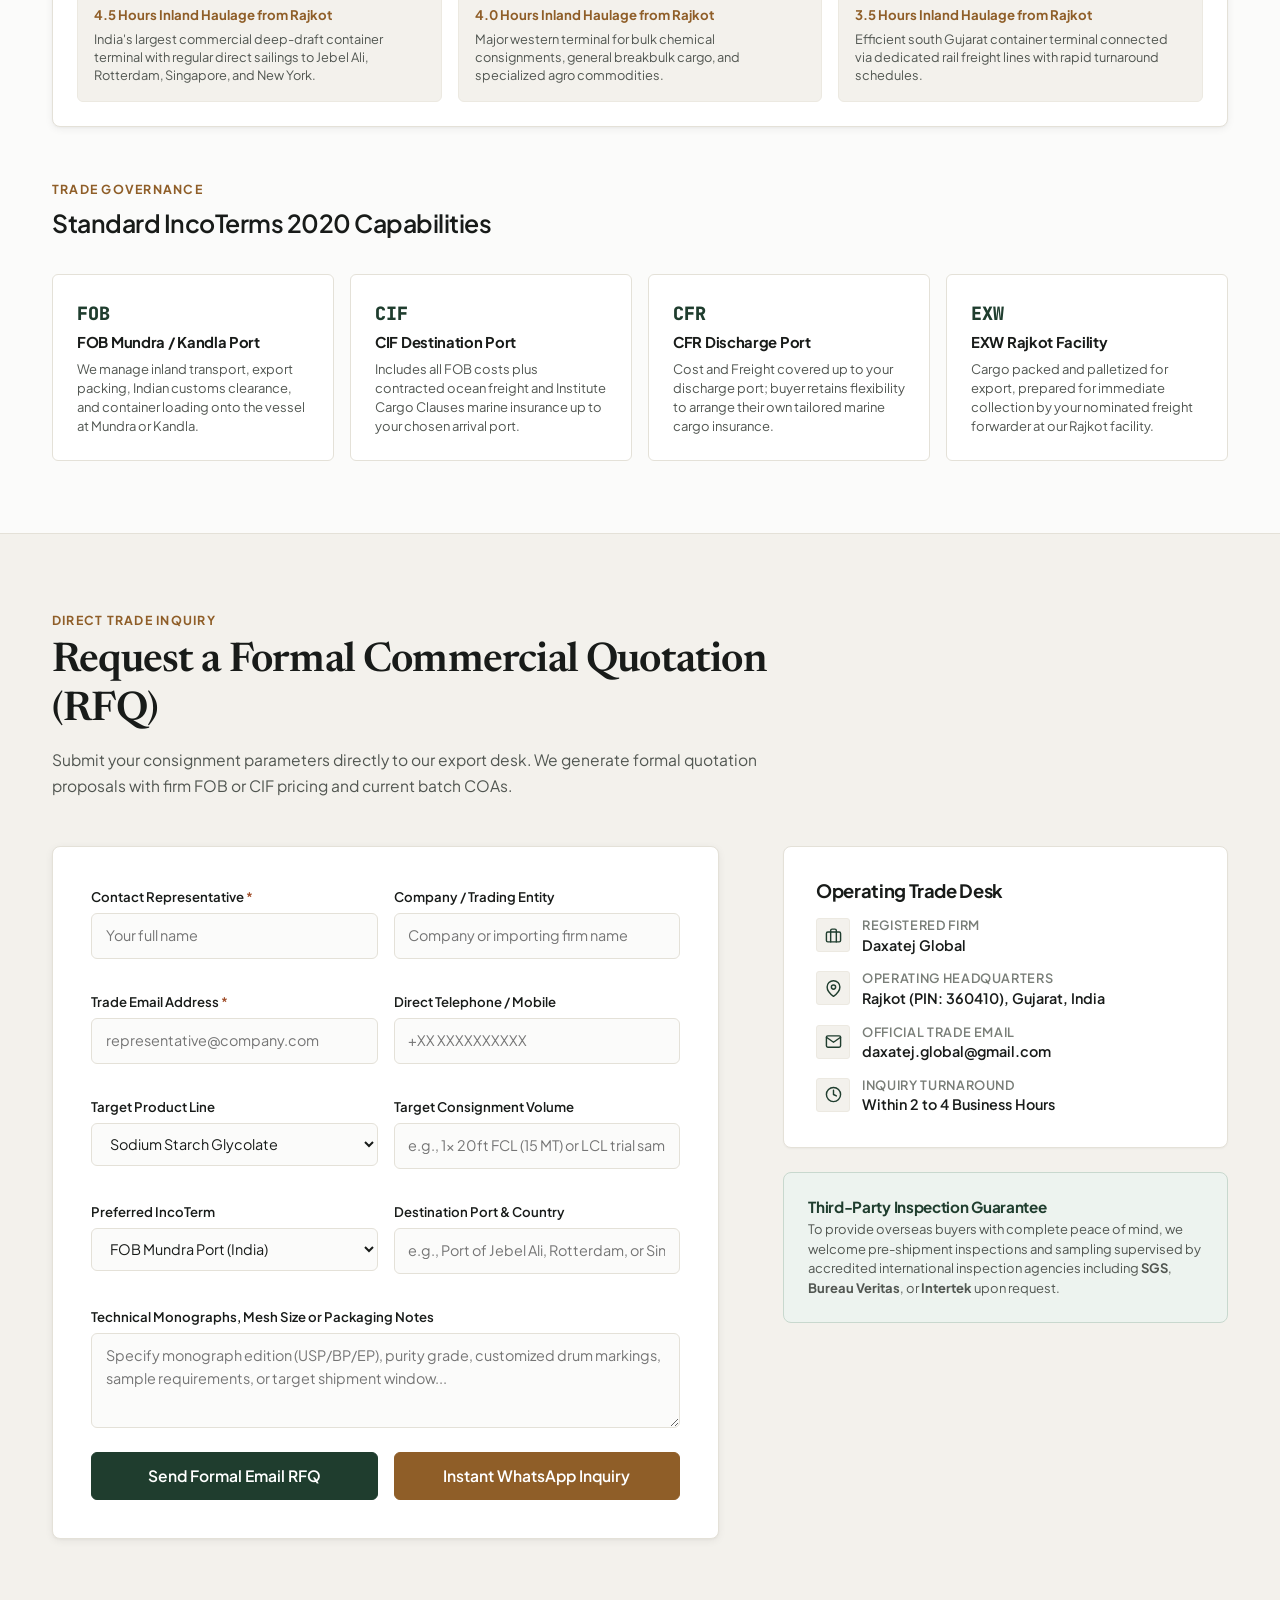
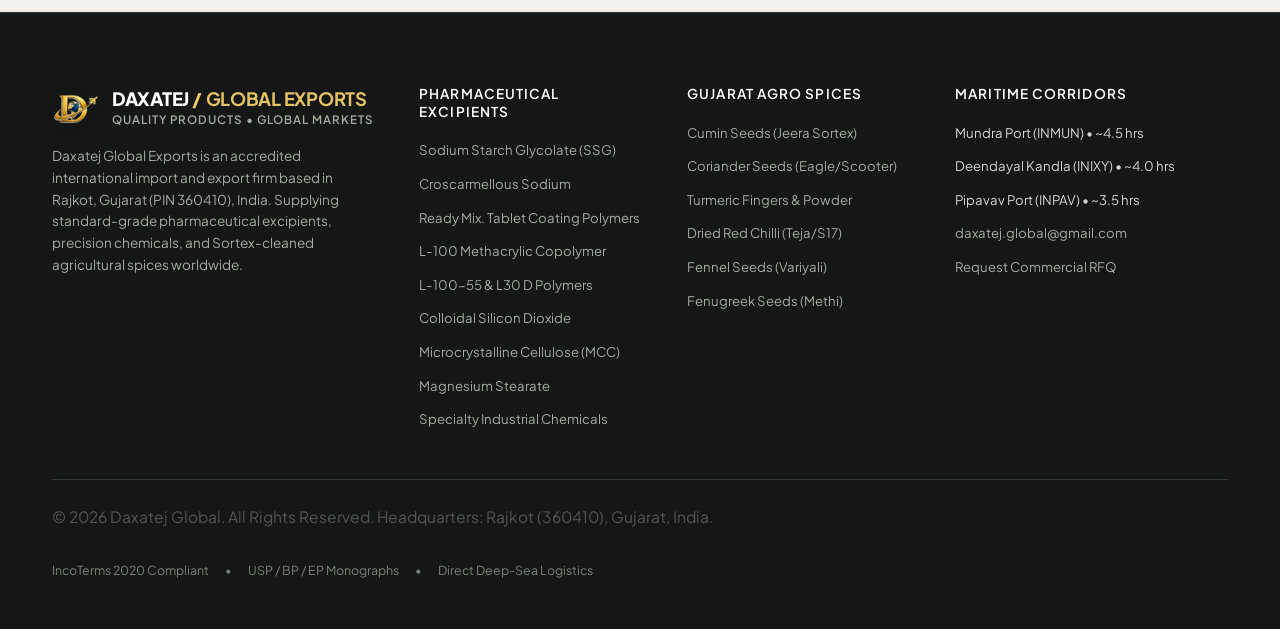
==== commit 3e563b4d: "Add dual-channel contact system (WhatsApp & Email), 24/7 floating widget, and Supabase lead logging" ====
--- a/index.html
+++ b/index.html
@@ -10,10 +10,12 @@
   <meta name="keywords" content="Daxatej Global, Sodium Starch Glycolate, Croscarmellous Sodium, Croscarmellose, Tablet Coating Polymers, L-100, L-100-55, L30 D, Colloidal Silicon Dioxide, Pharma Excipients Exporter, Indian Spices Export, Cumin Seeds, Rajkot Gujarat Exporter, Mundra Port Shipping">
   <meta name="author" content="Daxatej Global">
 
-  <!-- Open Graph Meta Tags -->
+  <!-- Canonical URL & Open Graph Meta Tags -->
+  <link rel="canonical" href="https://daxatej.com/">
   <meta property="og:title" content="Daxatej Global Exports — International Export & Import Trade House">
   <meta property="og:description" content="Leading Indian exporter of Sodium Starch Glycolate, Croscarmellous Sodium, Tablet Coating Polymers (L-100, L-100-55, L30 D, Ready Mix), Colloidal Silica, Specialty Chemicals, and Pure Indian Spices with direct Mundra Port logistics.">
   <meta property="og:type" content="website">
+  <meta property="og:url" content="https://daxatej.com/">
   <meta property="og:image" content="images/daxatej_logo_full.png">
   <meta name="twitter:card" content="summary_large_image">
   <meta name="twitter:image" content="images/daxatej_logo_full.png">
@@ -1146,6 +1148,70 @@
   </div>
 
   <!-- =========================================================================
+       12. FLOATING DUAL-CHANNEL CONTACT WIDGET (WhatsApp + Email)
+       ========================================================================= -->
+  <div class="floating-trade-widget" id="floatingTradeWidget">
+    <div class="floating-trade-panel" id="floatingTradePanel" aria-hidden="true">
+      <div class="floating-panel-header">
+        <div class="floating-brand-info">
+          <img src="images/brand_icon.png" alt="Daxatej Global Exports" class="floating-brand-icon" width="28" height="28">
+          <div>
+            <span class="floating-panel-title">Daxatej Trade Desk</span>
+            <span class="floating-panel-status"><span class="status-dot"></span> Online for Global RFQs</span>
+          </div>
+        </div>
+        <button type="button" class="floating-panel-close" id="floatingCloseBtn" aria-label="Close Contact Panel">&times;</button>
+      </div>
+
+      <div class="floating-panel-body">
+        <p class="floating-panel-intro">Connect directly with our export desk via WhatsApp or official trade email for immediate FOB / CIF quotations:</p>
+        
+        <a href="https://wa.me/?text=Hello%20Daxatej%20Global%2C%20I%20would%20like%20to%20inquire%20about%20your%20products." target="_blank" rel="noopener noreferrer" class="floating-action-btn wa-action-btn" id="floatingWhatsAppLink">
+          <svg viewBox="0 0 24 24" fill="none" stroke="currentColor" stroke-width="2" stroke-linecap="round" stroke-linejoin="round" class="action-icon">
+            <path d="M21 11.5a8.38 8.38 0 0 1-.9 3.8 8.5 8.5 0 0 1-7.6 4.7 8.38 8.38 0 0 1-3.8-.9L3 21l1.9-5.7a8.38 8.38 0 0 1-.9-3.8 8.5 8.5 0 0 1 4.7-7.6 8.38 8.38 0 0 1 3.8-.9h.5a8.48 8.48 0 0 1 8 8v.5z"></path>
+          </svg>
+          <div class="action-btn-text">
+            <strong>Chat on WhatsApp</strong>
+            <span>Direct Commercial Trade Line</span>
+          </div>
+        </a>
+
+        <a href="mailto:daxatej.global@gmail.com?subject=International%20Trade%20Inquiry%20-%20Daxatej%20Global" class="floating-action-btn email-action-btn">
+          <svg viewBox="0 0 24 24" fill="none" stroke="currentColor" stroke-width="2" stroke-linecap="round" stroke-linejoin="round" class="action-icon">
+            <path d="M4 4h16c1.1 0 2 .9 2 2v12c0 1.1-.9 2-2 2H4c-1.1 0-2-.9-2-2V6c0-1.1.9-2 2-2z"></path>
+            <polyline points="22,6 12,13 2,6"></polyline>
+          </svg>
+          <div class="action-btn-text">
+            <strong>Send Trade Email</strong>
+            <span>daxatej.global@gmail.com</span>
+          </div>
+        </a>
+
+        <a href="#rfq" class="floating-action-btn rfq-action-btn" id="floatingRfqLink">
+          <svg viewBox="0 0 24 24" fill="none" stroke="currentColor" stroke-width="2" stroke-linecap="round" stroke-linejoin="round" class="action-icon">
+            <path d="M14 2H6a2 2 0 0 0-2 2v16a2 2 0 0 0 2 2h12a2 2 0 0 0 2-2V8z"></path>
+            <polyline points="14 2 14 8 20 8"></polyline>
+            <line x1="16" y1="13" x2="8" y2="13"></line>
+            <line x1="16" y1="17" x2="8" y2="17"></line>
+          </svg>
+          <div class="action-btn-text">
+            <strong>Submit Formal RFQ</strong>
+            <span>Detailed IncoTerms &amp; Specs Form</span>
+          </div>
+        </a>
+      </div>
+    </div>
+
+    <button type="button" class="floating-trade-trigger" id="floatingTradeTrigger" aria-label="Open Instant Trade Inquiry Panel">
+      <span class="trigger-pulse" aria-hidden="true"></span>
+      <svg viewBox="0 0 24 24" fill="none" stroke="currentColor" stroke-width="2" stroke-linecap="round" stroke-linejoin="round" class="trigger-icon wa-icon">
+        <path d="M21 11.5a8.38 8.38 0 0 1-.9 3.8 8.5 8.5 0 0 1-7.6 4.7 8.38 8.38 0 0 1-3.8-.9L3 21l1.9-5.7a8.38 8.38 0 0 1-.9-3.8 8.5 8.5 0 0 1 4.7-7.6 8.38 8.38 0 0 1 3.8-.9h.5a8.48 8.48 0 0 1 8 8v.5z"></path>
+      </svg>
+      <span class="trigger-label">Quick Contact</span>
+    </button>
+  </div>
+
+  <!-- =========================================================================
        13. TOAST NOTIFICATION
        ========================================================================= -->
   <div class="toast-notice" id="toastNotice" role="status" aria-live="polite">
--- a/css/styles.css
+++ b/css/styles.css
@@ -2312,3 +2312,258 @@
   }
 }
 
+/* ==========================================================================
+   12. Floating Dual-Channel Contact Widget (WhatsApp + Email)
+   ========================================================================== */
+.floating-trade-widget {
+  position: fixed;
+  bottom: 24px;
+  right: 24px;
+  z-index: 999;
+  font-family: var(--font-sans);
+}
+
+.floating-trade-trigger {
+  display: inline-flex;
+  align-items: center;
+  gap: 8px;
+  background-color: #141715;
+  color: #FFFFFF;
+  border: 1px solid rgba(212, 175, 55, 0.35);
+  border-radius: 999px;
+  padding: 10px 18px 10px 14px;
+  font-size: 0.88rem;
+  font-weight: 600;
+  box-shadow: 0 4px 18px rgba(0, 0, 0, 0.22);
+  cursor: pointer;
+  transition: transform var(--transition-fast), box-shadow var(--transition-fast), background-color var(--transition-fast);
+  position: relative;
+}
+
+.floating-trade-trigger:hover {
+  transform: translateY(-2px);
+  background-color: #1E2320;
+  box-shadow: 0 6px 24px rgba(212, 175, 55, 0.3);
+}
+
+.trigger-pulse {
+  position: absolute;
+  top: 3px;
+  left: 3px;
+  width: 12px;
+  height: 12px;
+  border-radius: 50%;
+  background-color: #25D366;
+  opacity: 0.75;
+  animation: pulsePing 2s cubic-bezier(0, 0, 0.2, 1) infinite;
+}
+
+@keyframes pulsePing {
+  75%, 100% {
+    transform: scale(2.2);
+    opacity: 0;
+  }
+}
+
+.trigger-icon.wa-icon {
+  width: 20px;
+  height: 20px;
+  color: #25D366;
+  flex-shrink: 0;
+}
+
+.trigger-label {
+  letter-spacing: -0.01em;
+}
+
+.floating-trade-panel {
+  position: absolute;
+  bottom: calc(100% + 12px);
+  right: 0;
+  width: 320px;
+  background-color: #FFFFFF;
+  border-radius: var(--radius-md);
+  border: 1px solid var(--color-border-subtle);
+  box-shadow: 0 12px 36px rgba(0, 0, 0, 0.18);
+  overflow: hidden;
+  opacity: 0;
+  visibility: hidden;
+  transform: translateY(10px) scale(0.96);
+  transition: opacity 0.22s ease, transform 0.22s ease, visibility 0.22s ease;
+  pointer-events: none;
+}
+
+.floating-trade-panel.active {
+  opacity: 1;
+  visibility: visible;
+  transform: translateY(0) scale(1);
+  pointer-events: auto;
+}
+
+.floating-panel-header {
+  display: flex;
+  align-items: center;
+  justify-content: space-between;
+  padding: 14px 16px;
+  background-color: #141715;
+  color: #FFFFFF;
+  border-bottom: 1px solid rgba(255, 255, 255, 0.08);
+}
+
+.floating-brand-info {
+  display: flex;
+  align-items: center;
+  gap: 10px;
+}
+
+.floating-brand-icon {
+  width: 28px;
+  height: 28px;
+  object-fit: contain;
+}
+
+.floating-panel-title {
+  display: block;
+  font-size: 0.9rem;
+  font-weight: 700;
+  color: #FFFFFF;
+}
+
+.floating-panel-status {
+  display: flex;
+  align-items: center;
+  gap: 5px;
+  font-size: 0.72rem;
+  color: #A3ACA5;
+}
+
+.status-dot {
+  width: 6px;
+  height: 6px;
+  border-radius: 50%;
+  background-color: #25D366;
+}
+
+.floating-panel-close {
+  background: none;
+  border: none;
+  color: #A3ACA5;
+  font-size: 1.4rem;
+  line-height: 1;
+  cursor: pointer;
+  padding: 0 4px;
+  transition: color var(--transition-fast);
+}
+
+.floating-panel-close:hover {
+  color: #FFFFFF;
+}
+
+.floating-panel-body {
+  padding: 16px;
+  background-color: #FAFAFA;
+  display: flex;
+  flex-direction: column;
+  gap: 10px;
+}
+
+.floating-panel-intro {
+  font-size: 0.8rem;
+  color: var(--color-text-secondary);
+  line-height: 1.45;
+  margin-bottom: 2px;
+}
+
+.floating-action-btn {
+  display: flex;
+  align-items: center;
+  gap: 12px;
+  padding: 10px 12px;
+  border-radius: var(--radius-sm);
+  text-decoration: none;
+  border: 1px solid var(--color-border-subtle);
+  background-color: #FFFFFF;
+  transition: background-color var(--transition-fast), border-color var(--transition-fast), transform var(--transition-fast);
+}
+
+.floating-action-btn:hover {
+  transform: translateX(2px);
+  border-color: var(--color-border-dark);
+}
+
+.floating-action-btn .action-icon {
+  width: 22px;
+  height: 22px;
+  flex-shrink: 0;
+}
+
+.floating-action-btn.wa-action-btn {
+  background-color: #EDF9F0;
+  border-color: #A8E5B8;
+  color: #128C7E;
+}
+
+.floating-action-btn.wa-action-btn:hover {
+  background-color: #E2F5E7;
+  border-color: #25D366;
+}
+
+.floating-action-btn.wa-action-btn .action-icon {
+  color: #25D366;
+}
+
+.floating-action-btn.email-action-btn {
+  color: var(--color-text-main);
+}
+
+.floating-action-btn.email-action-btn .action-icon {
+  color: var(--color-accent-forest);
+}
+
+.floating-action-btn.rfq-action-btn {
+  background-color: #F8F5F0;
+  border-color: #E8DEC8;
+  color: var(--color-text-main);
+}
+
+.floating-action-btn.rfq-action-btn .action-icon {
+  color: #C59B27;
+}
+
+.action-btn-text {
+  display: flex;
+  flex-direction: column;
+}
+
+.action-btn-text strong {
+  font-size: 0.85rem;
+  font-weight: 600;
+  line-height: 1.25;
+}
+
+.action-btn-text span {
+  font-size: 0.72rem;
+  color: var(--color-text-muted);
+}
+
+@media (max-width: 480px) {
+  .floating-trade-widget {
+    bottom: 16px;
+    right: 16px;
+  }
+  
+  .floating-trade-panel {
+    width: calc(100vw - 32px);
+    right: -6px;
+  }
+  
+  .floating-trade-trigger .trigger-label {
+    display: none;
+  }
+  
+  .floating-trade-trigger {
+    padding: 12px;
+    border-radius: 50%;
+  }
+}
+
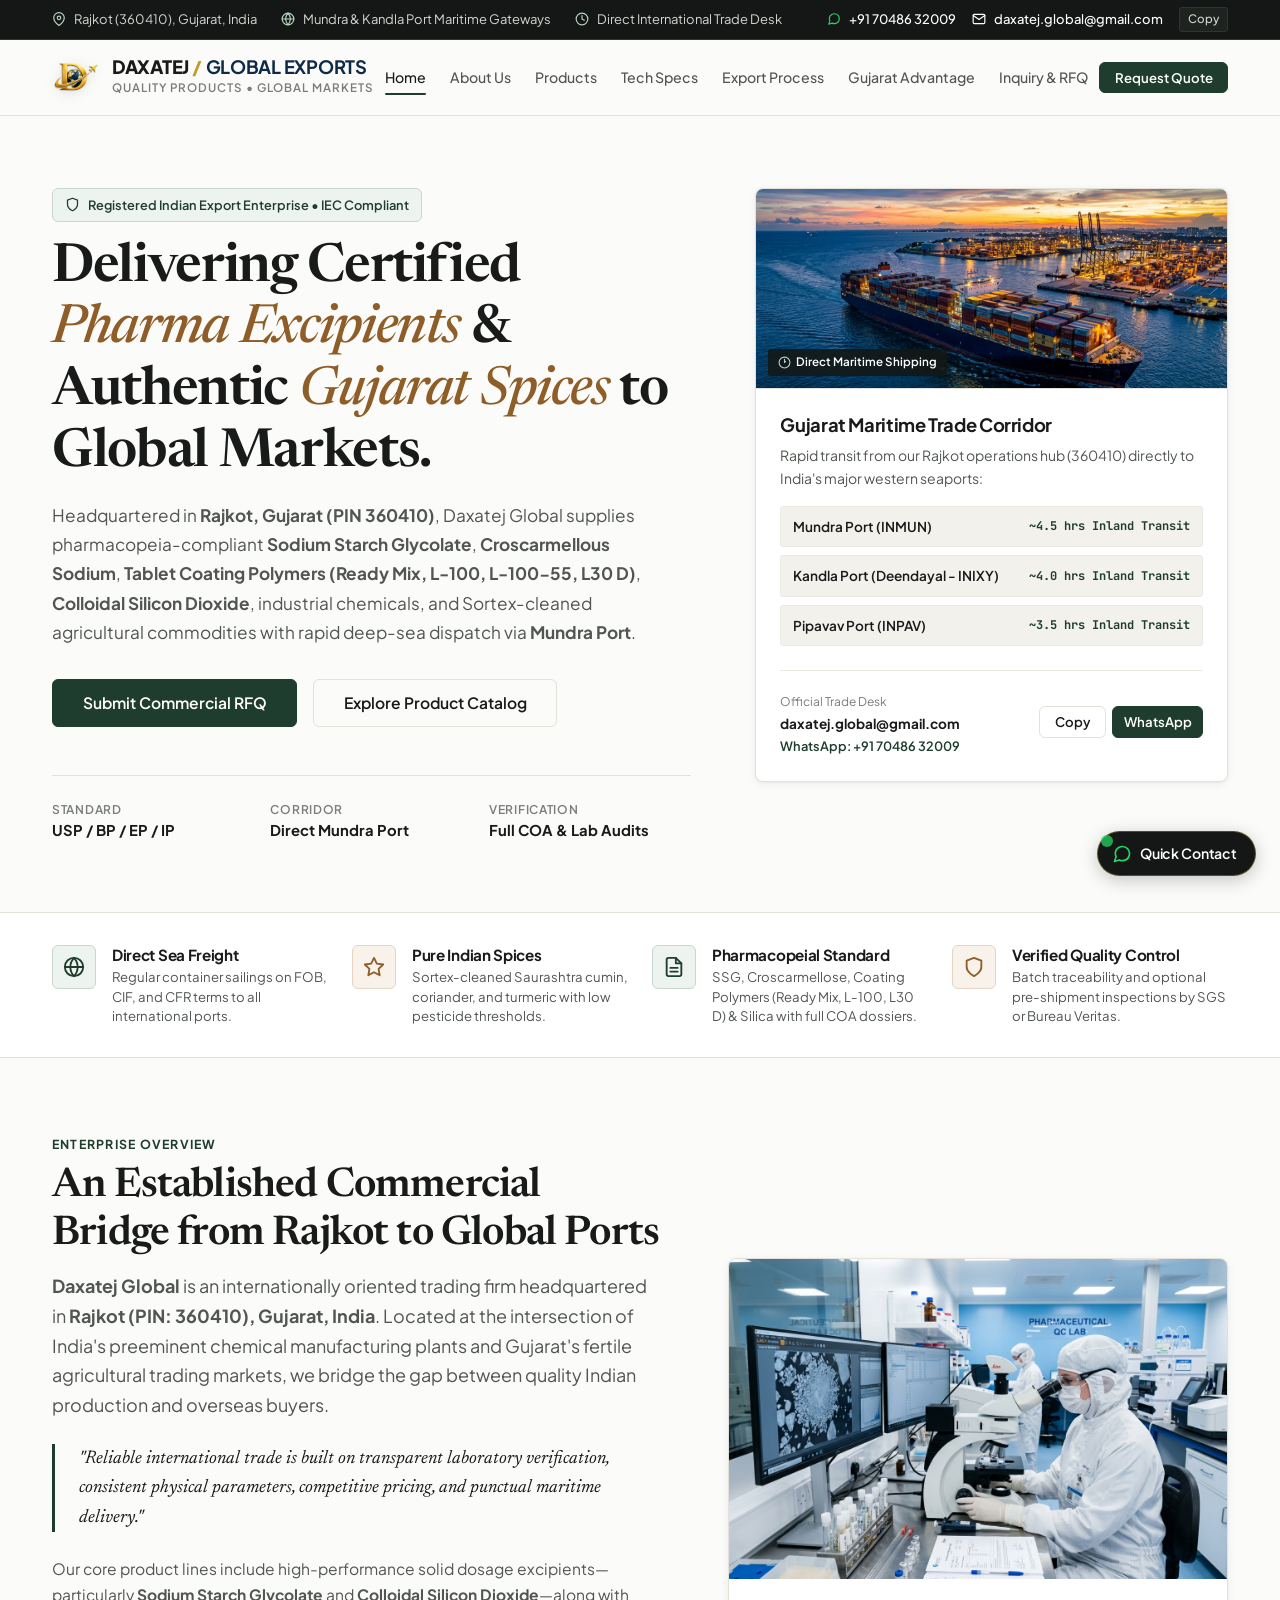
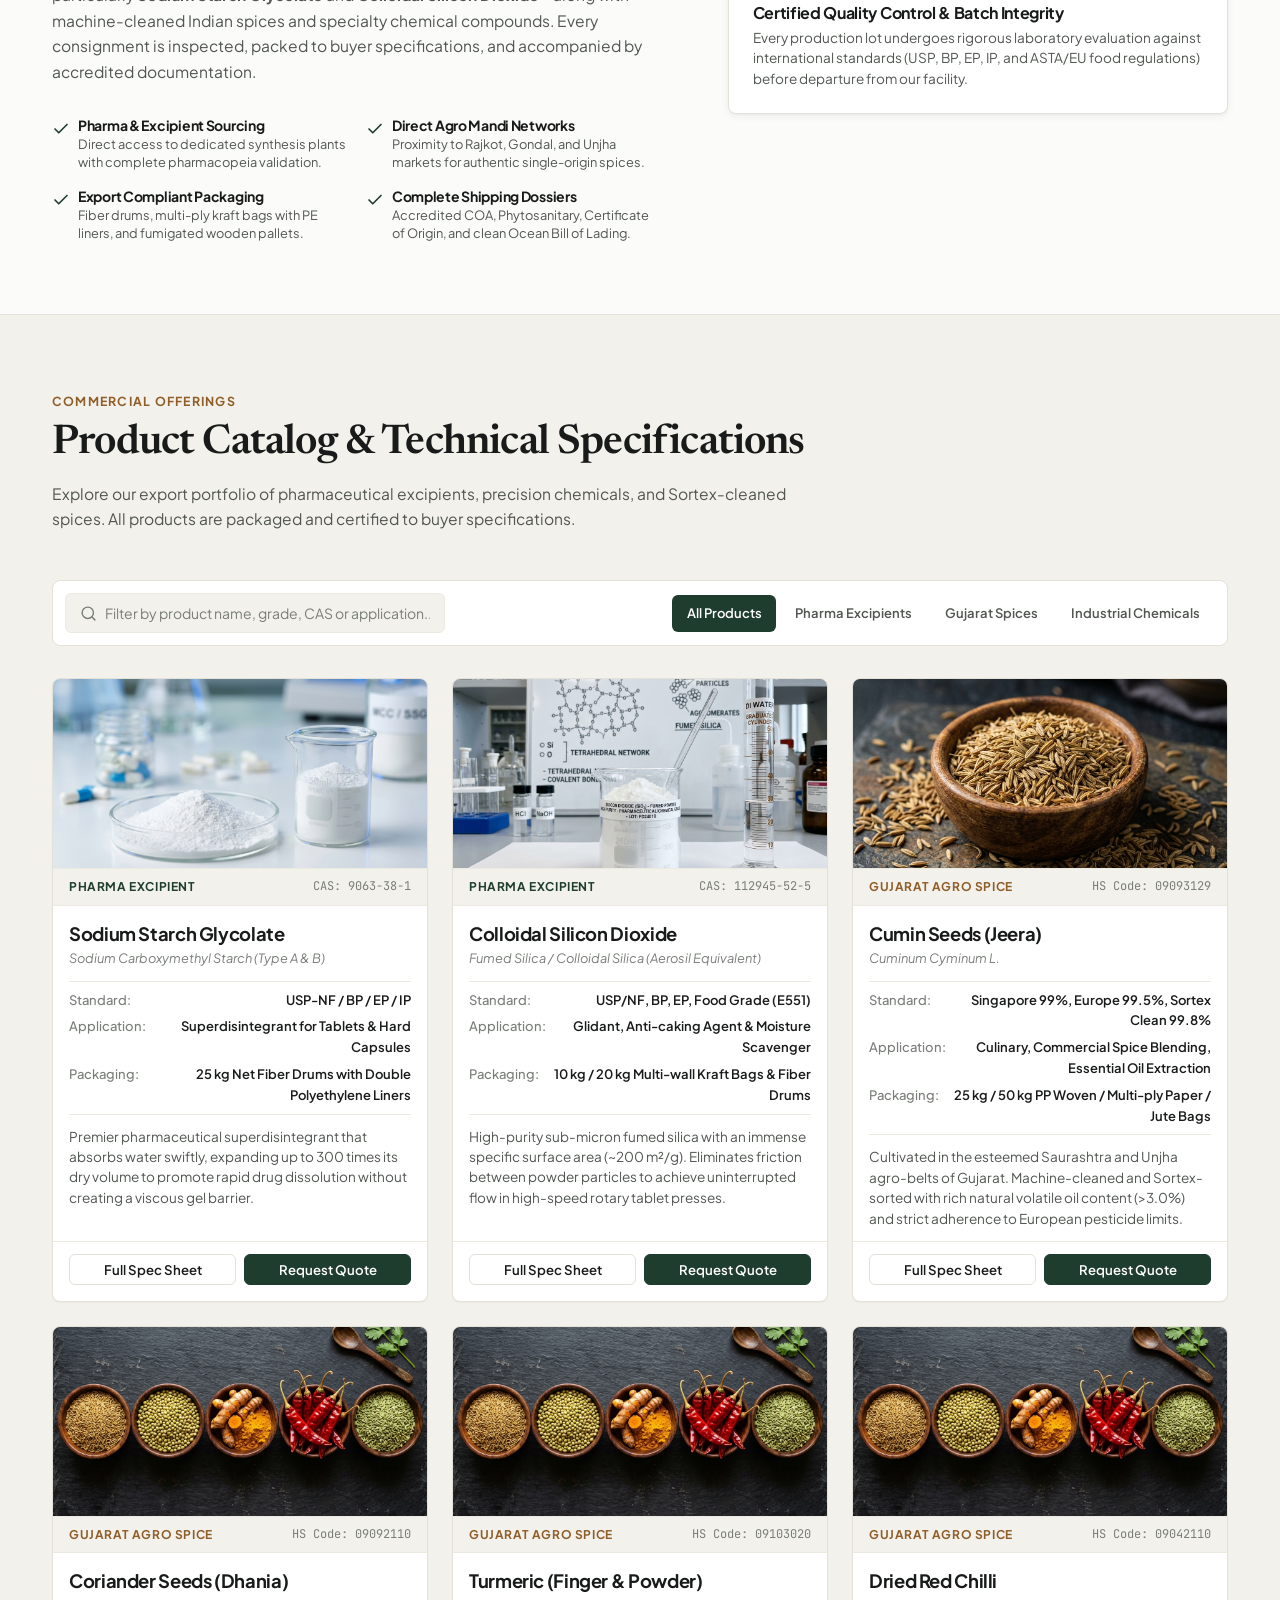
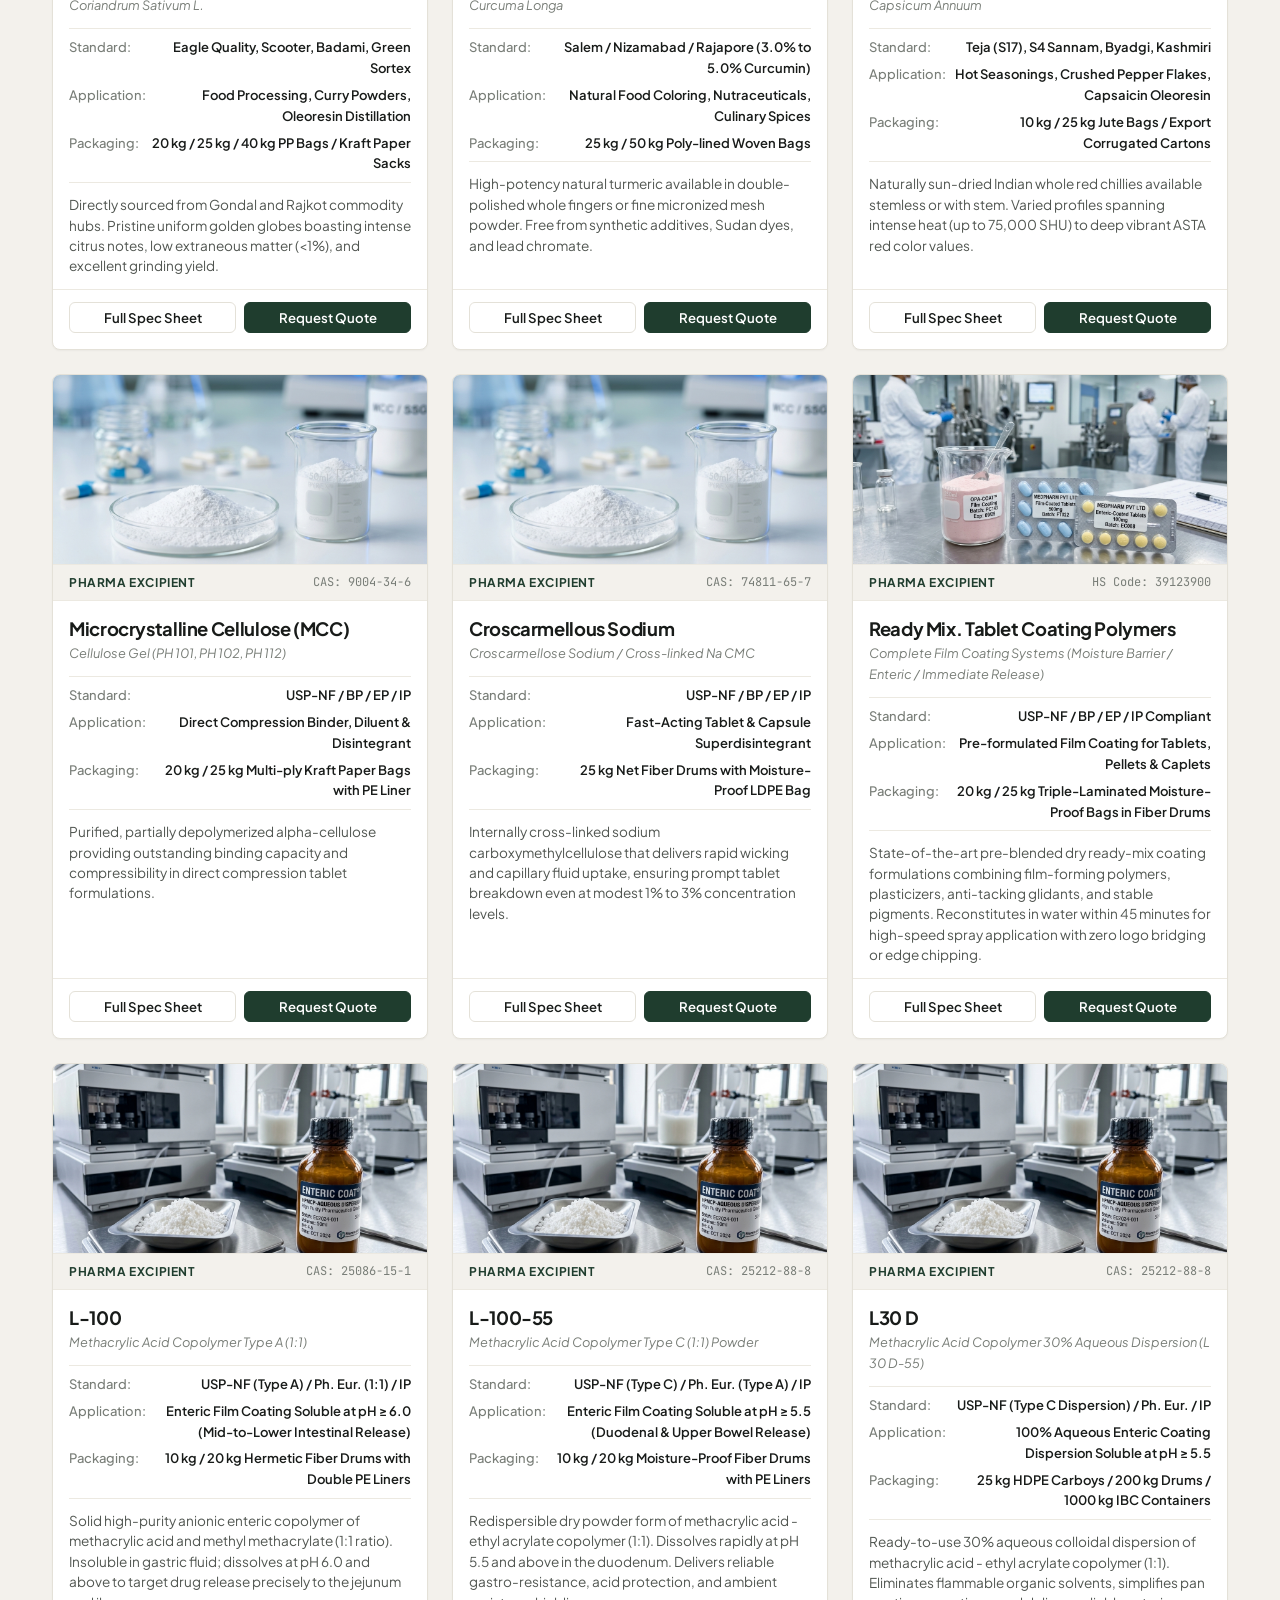
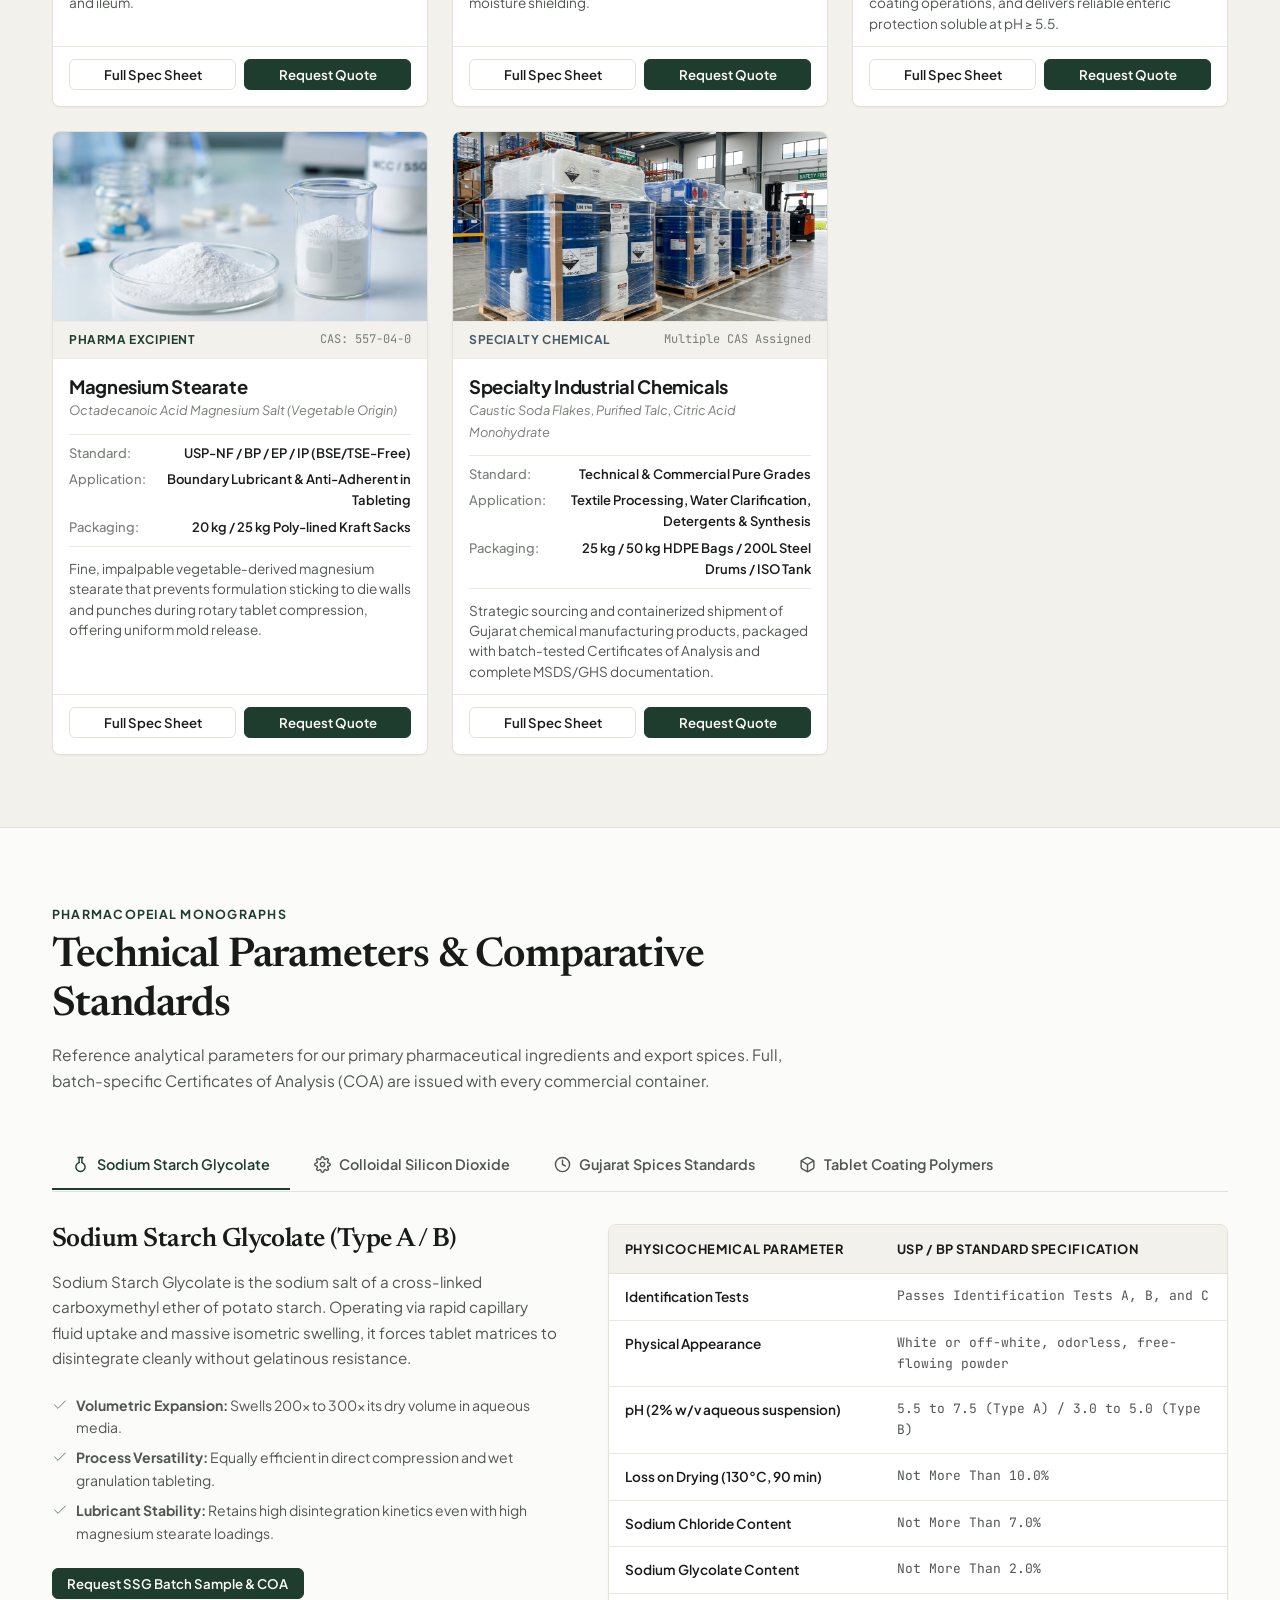
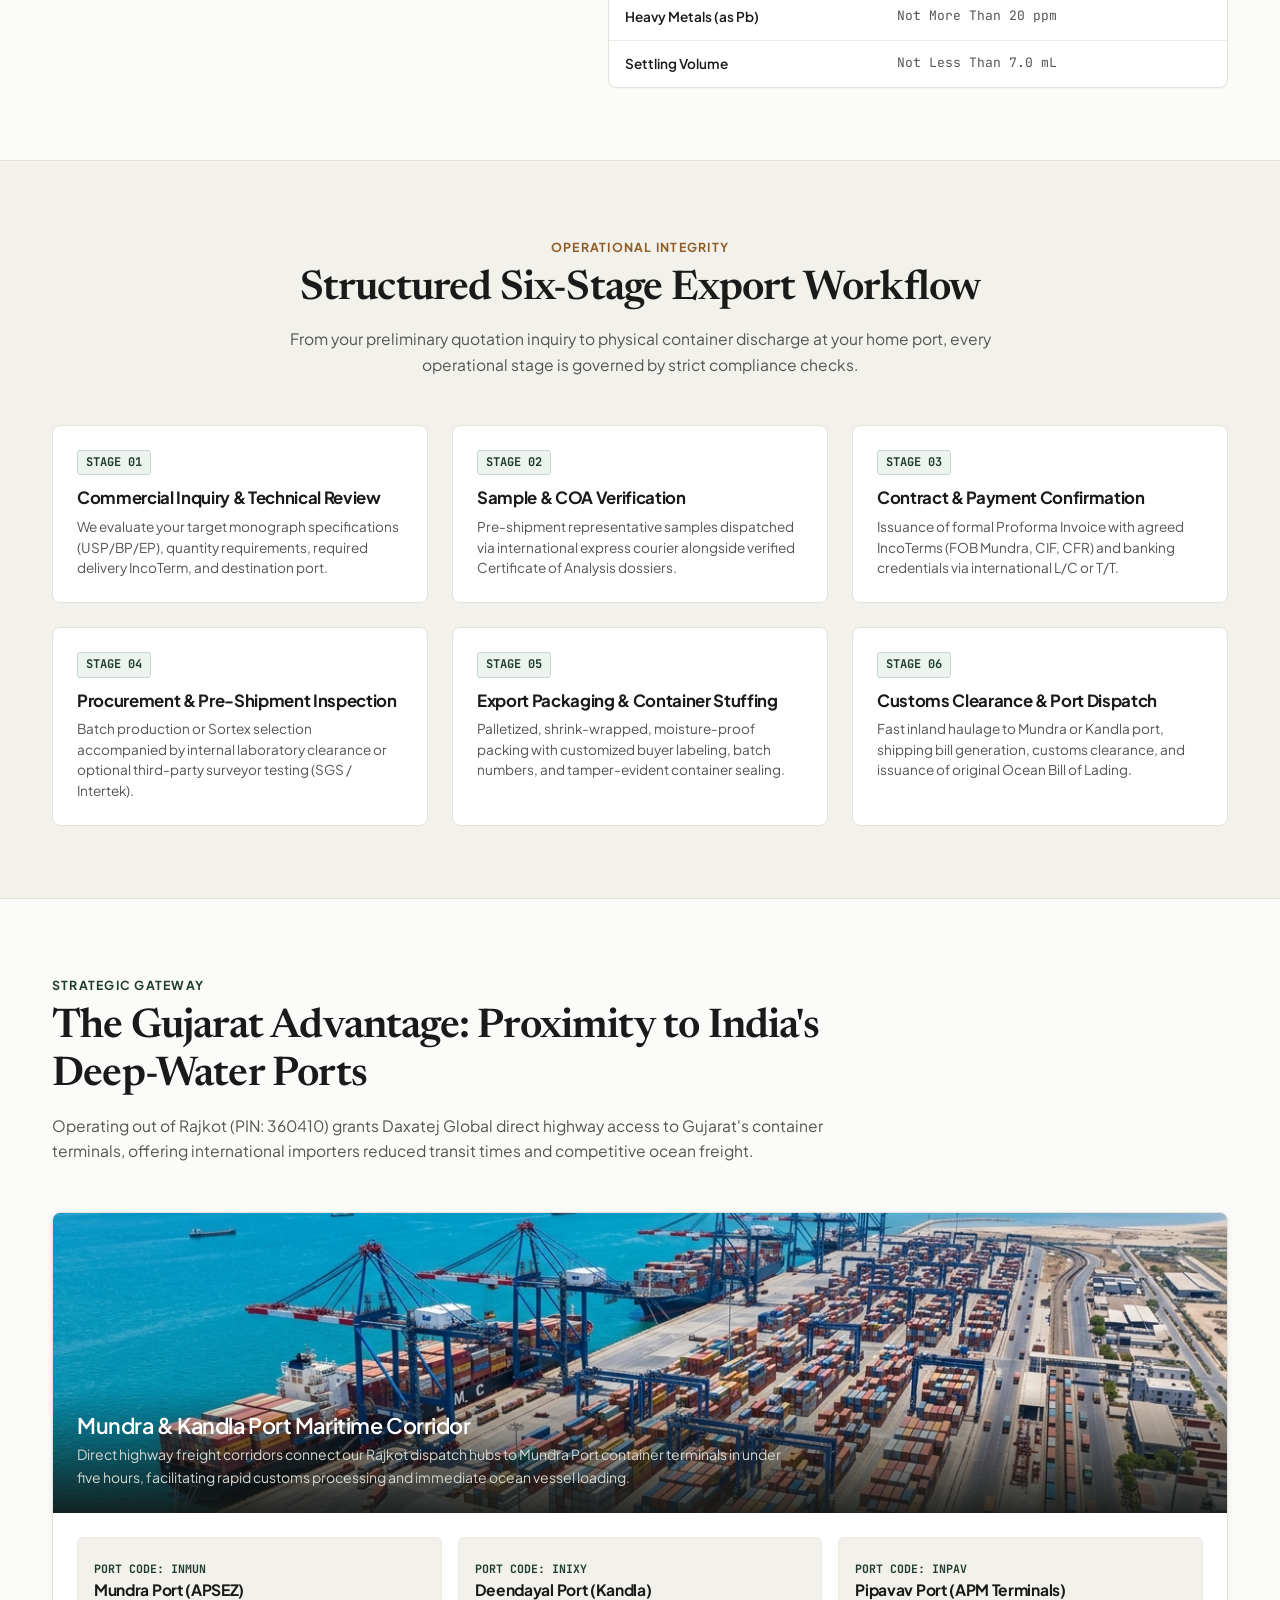
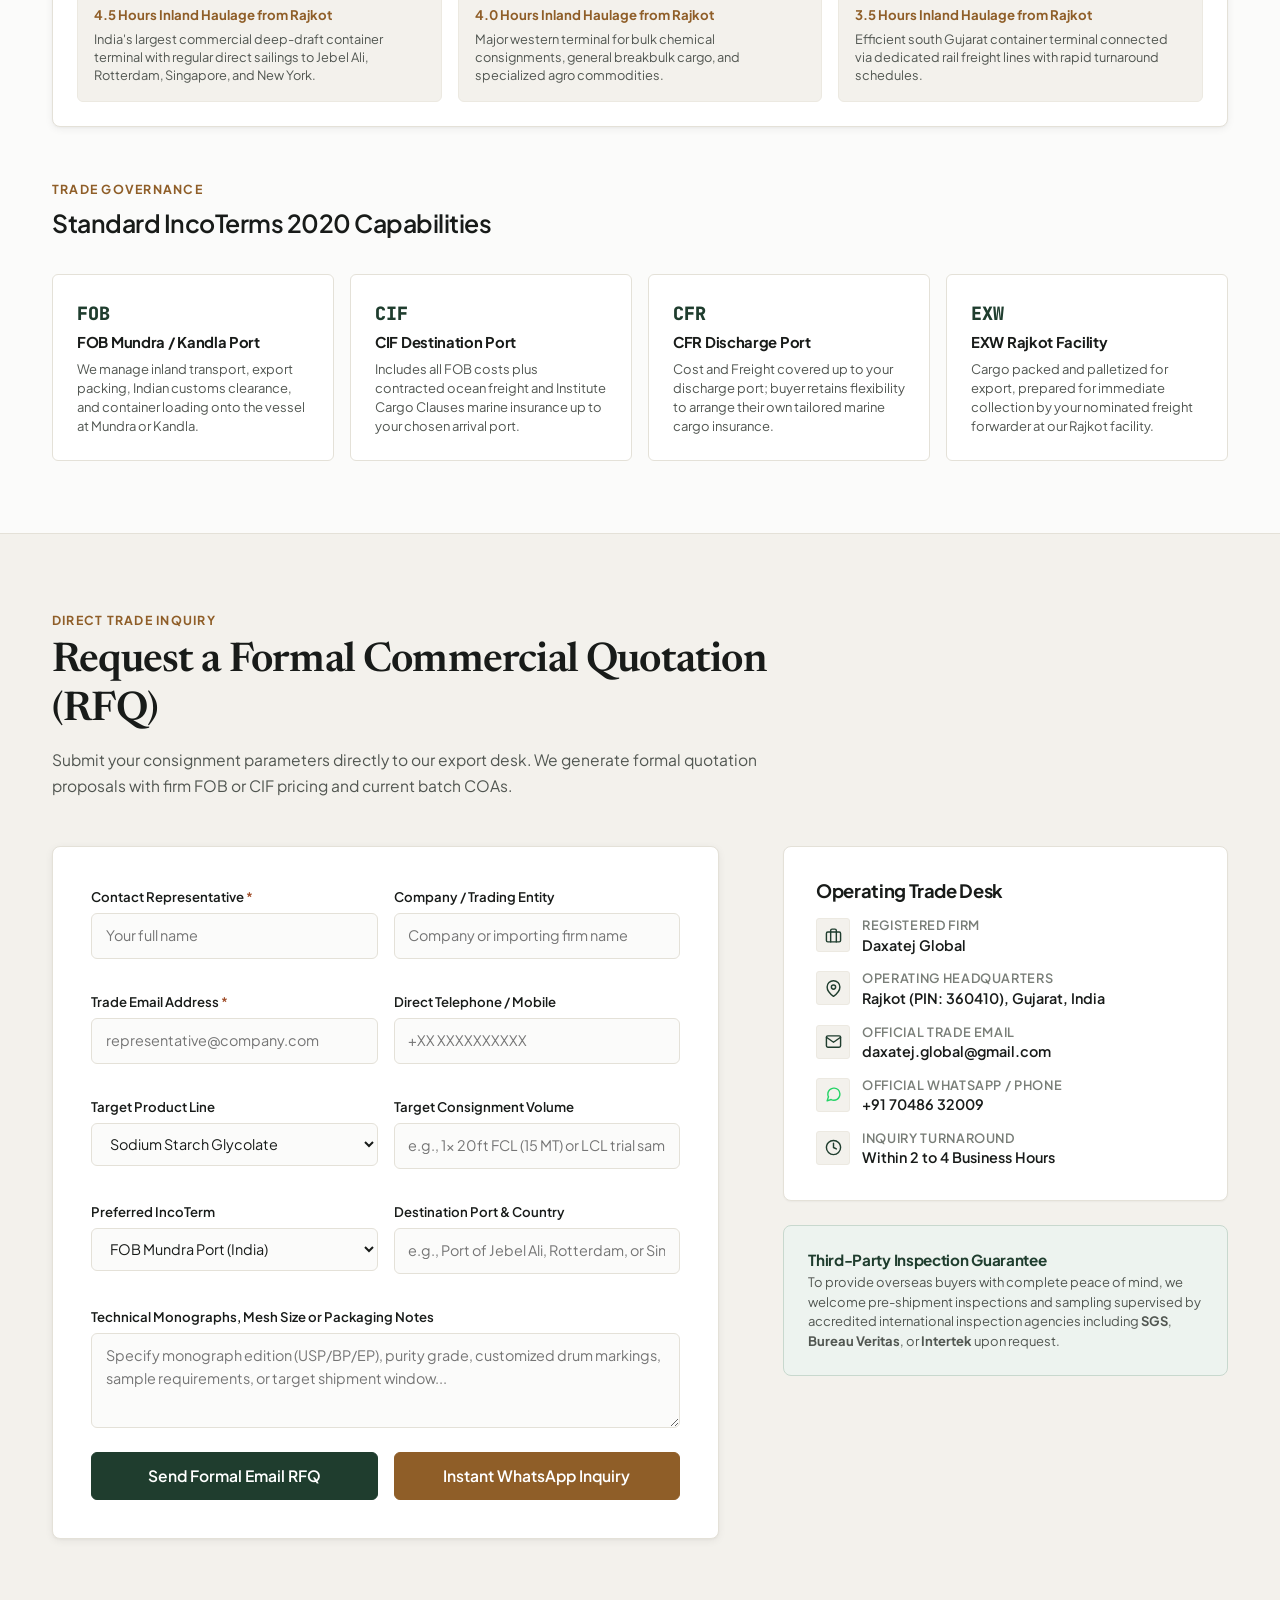
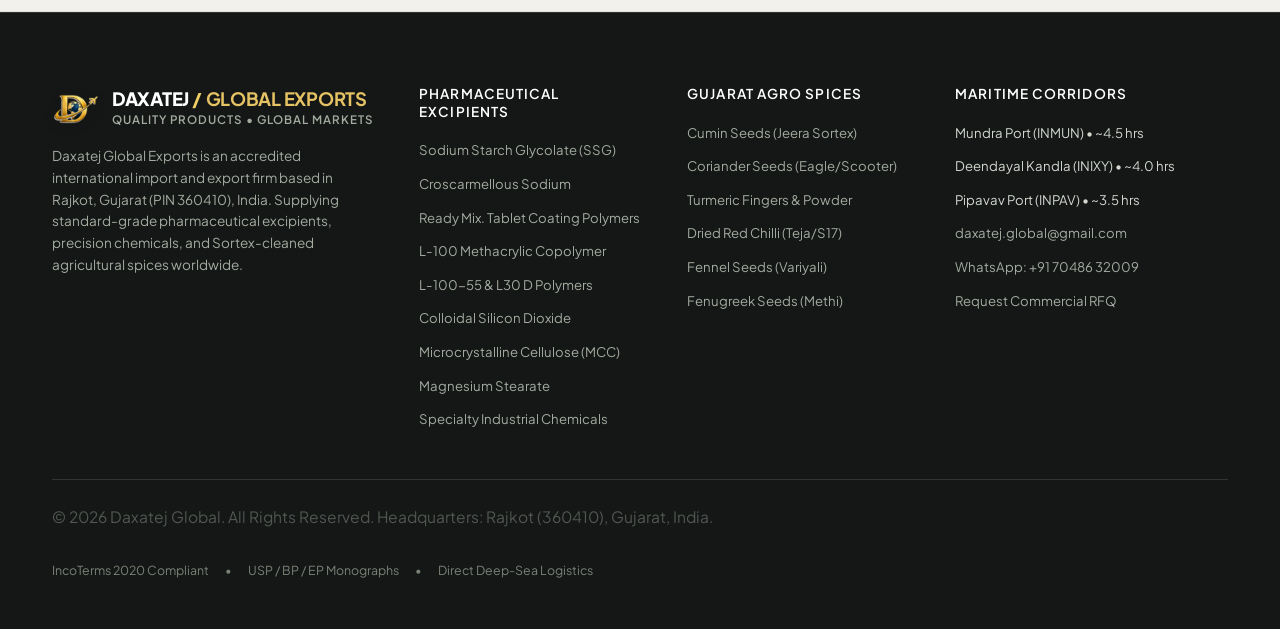
==== commit 971819f1: "Configure official WhatsApp (+91 70486 32009) and Supabase lead collection backend" ====
--- a/index.html
+++ b/index.html
@@ -70,6 +70,12 @@
       </div>
 
       <div class="top-notice-right">
+        <a href="https://wa.me/917048632009" target="_blank" rel="noopener noreferrer" class="top-contact-link" title="Chat on WhatsApp">
+          <svg viewBox="0 0 24 24" fill="none" stroke="currentColor" stroke-width="2" stroke-linecap="round" stroke-linejoin="round" style="width: 14px; height: 14px; color: #25D366;">
+            <path d="M21 11.5a8.38 8.38 0 0 1-.9 3.8 8.5 8.5 0 0 1-7.6 4.7 8.38 8.38 0 0 1-3.8-.9L3 21l1.9-5.7a8.38 8.38 0 0 1-.9-3.8 8.5 8.5 0 0 1 4.7-7.6 8.38 8.38 0 0 1 3.8-.9h.5a8.48 8.48 0 0 1 8 8v.5z"></path>
+          </svg>
+          +91 70486 32009
+        </a>
         <a href="mailto:daxatej.global@gmail.com" class="top-contact-link">
           <svg viewBox="0 0 24 24" fill="none" stroke="currentColor" stroke-width="2" stroke-linecap="round" stroke-linejoin="round" style="width: 14px; height: 14px;">
             <path d="M4 4h16c1.1 0 2 .9 2 2v12c0 1.1-.9 2-2 2H4c-1.1 0-2-.9-2-2V6c0-1.1.9-2 2-2z"></path>
@@ -214,11 +220,21 @@
             <div class="trade-card-footer">
               <div>
                 <span class="card-contact-hint">Official Trade Desk</span>
-                <div class="card-contact-email">daxatej.global@gmail.com</div>
-              </div>
-              <button type="button" class="btn btn-outline btn-sm" onclick="copyTradeEmail()">
-                Copy Email
-              </button>
+                <div class="card-contact-email">
+                  <a href="mailto:daxatej.global@gmail.com" style="color: inherit; text-decoration: none;">daxatej.global@gmail.com</a>
+                </div>
+                <div style="font-size: 0.8rem; color: #1E3D2F; font-weight: 600; margin-top: 2px;">
+                  <a href="https://wa.me/917048632009" target="_blank" rel="noopener noreferrer" style="color: inherit; text-decoration: none;">WhatsApp: +91 70486 32009</a>
+                </div>
+              </div>
+              <div style="display: flex; gap: 6px;">
+                <button type="button" class="btn btn-outline btn-sm" onclick="copyTradeEmail()">
+                  Copy
+                </button>
+                <a href="https://wa.me/917048632009" target="_blank" rel="noopener noreferrer" class="btn btn-primary btn-sm" style="padding: 0.35rem 0.65rem;">
+                  WhatsApp
+                </a>
+              </div>
             </div>
           </div>
         </div>
@@ -1028,6 +1044,18 @@
                 </div>
 
                 <div class="contact-row">
+                  <div class="contact-row-icon" aria-hidden="true" style="color: #25D366;">
+                    <svg viewBox="0 0 24 24" fill="none" stroke="currentColor" stroke-width="2" stroke-linecap="round" stroke-linejoin="round">
+                      <path d="M21 11.5a8.38 8.38 0 0 1-.9 3.8 8.5 8.5 0 0 1-7.6 4.7 8.38 8.38 0 0 1-3.8-.9L3 21l1.9-5.7a8.38 8.38 0 0 1-.9-3.8 8.5 8.5 0 0 1 4.7-7.6 8.38 8.38 0 0 1 3.8-.9h.5a8.48 8.48 0 0 1 8 8v.5z"></path>
+                    </svg>
+                  </div>
+                  <div class="contact-row-text">
+                    <h5>Official WhatsApp / Phone</h5>
+                    <p><a href="https://wa.me/917048632009" target="_blank" rel="noopener noreferrer">+91 70486 32009</a></p>
+                  </div>
+                </div>
+
+                <div class="contact-row">
                   <div class="contact-row-icon" aria-hidden="true">
                     <svg viewBox="0 0 24 24" fill="none" stroke-width="2" stroke-linecap="round" stroke-linejoin="round">
                       <circle cx="12" cy="12" r="10"></circle>
@@ -1109,6 +1137,7 @@
             <li><span style="color: #D2D7D0; font-size: 0.825rem;">Deendayal Kandla (INIXY) &bull; ~4.0 hrs</span></li>
             <li><span style="color: #D2D7D0; font-size: 0.825rem;">Pipavav Port (INPAV) &bull; ~3.5 hrs</span></li>
             <li><a href="mailto:daxatej.global@gmail.com">daxatej.global@gmail.com</a></li>
+            <li><a href="https://wa.me/917048632009" target="_blank" rel="noopener noreferrer">WhatsApp: +91 70486 32009</a></li>
             <li><a href="#rfq">Request Commercial RFQ</a></li>
           </ul>
         </div>
@@ -1166,7 +1195,7 @@
       <div class="floating-panel-body">
         <p class="floating-panel-intro">Connect directly with our export desk via WhatsApp or official trade email for immediate FOB / CIF quotations:</p>
         
-        <a href="https://wa.me/?text=Hello%20Daxatej%20Global%2C%20I%20would%20like%20to%20inquire%20about%20your%20products." target="_blank" rel="noopener noreferrer" class="floating-action-btn wa-action-btn" id="floatingWhatsAppLink">
+        <a href="https://wa.me/917048632009?text=Hello%20Daxatej%20Global%2C%20I%20would%20like%20to%20inquire%20about%20your%20products." target="_blank" rel="noopener noreferrer" class="floating-action-btn wa-action-btn" id="floatingWhatsAppLink">
           <svg viewBox="0 0 24 24" fill="none" stroke="currentColor" stroke-width="2" stroke-linecap="round" stroke-linejoin="round" class="action-icon">
             <path d="M21 11.5a8.38 8.38 0 0 1-.9 3.8 8.5 8.5 0 0 1-7.6 4.7 8.38 8.38 0 0 1-3.8-.9L3 21l1.9-5.7a8.38 8.38 0 0 1-.9-3.8 8.5 8.5 0 0 1 4.7-7.6 8.38 8.38 0 0 1 3.8-.9h.5a8.48 8.48 0 0 1 8 8v.5z"></path>
           </svg>
